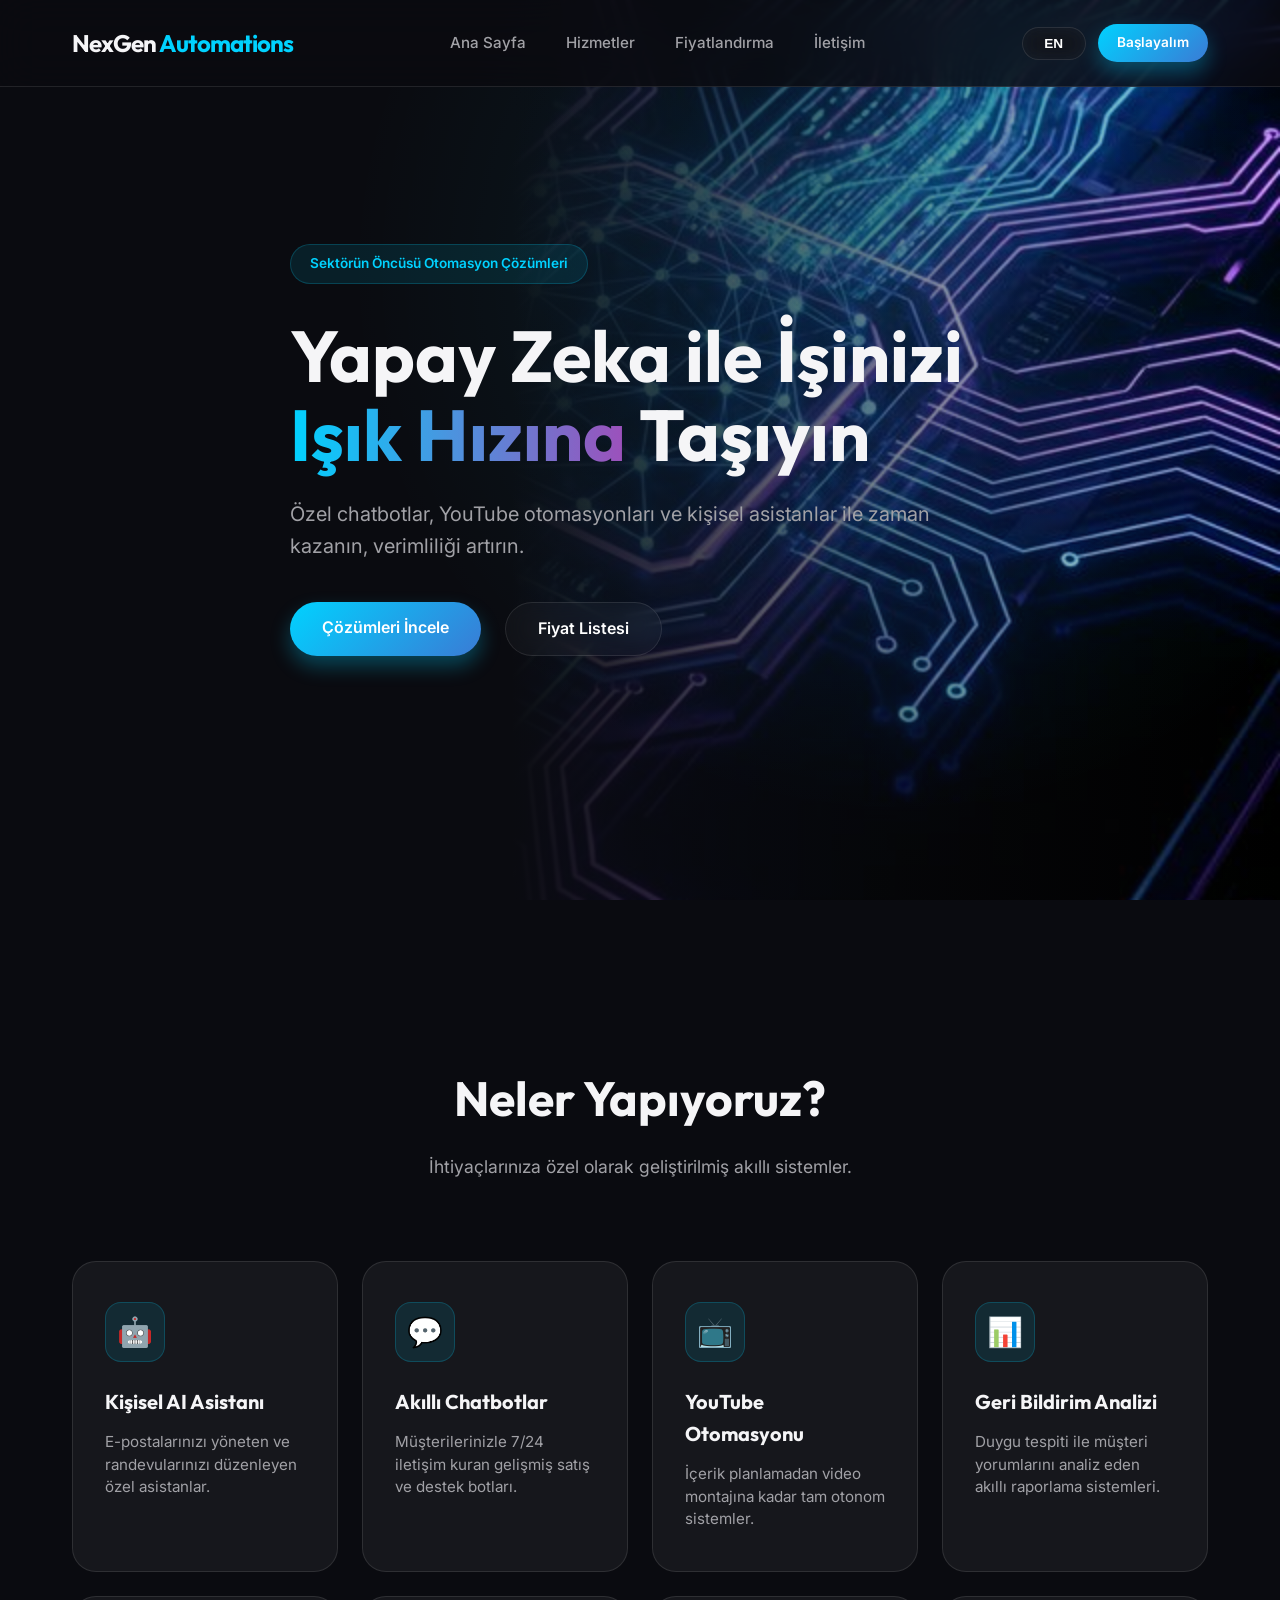
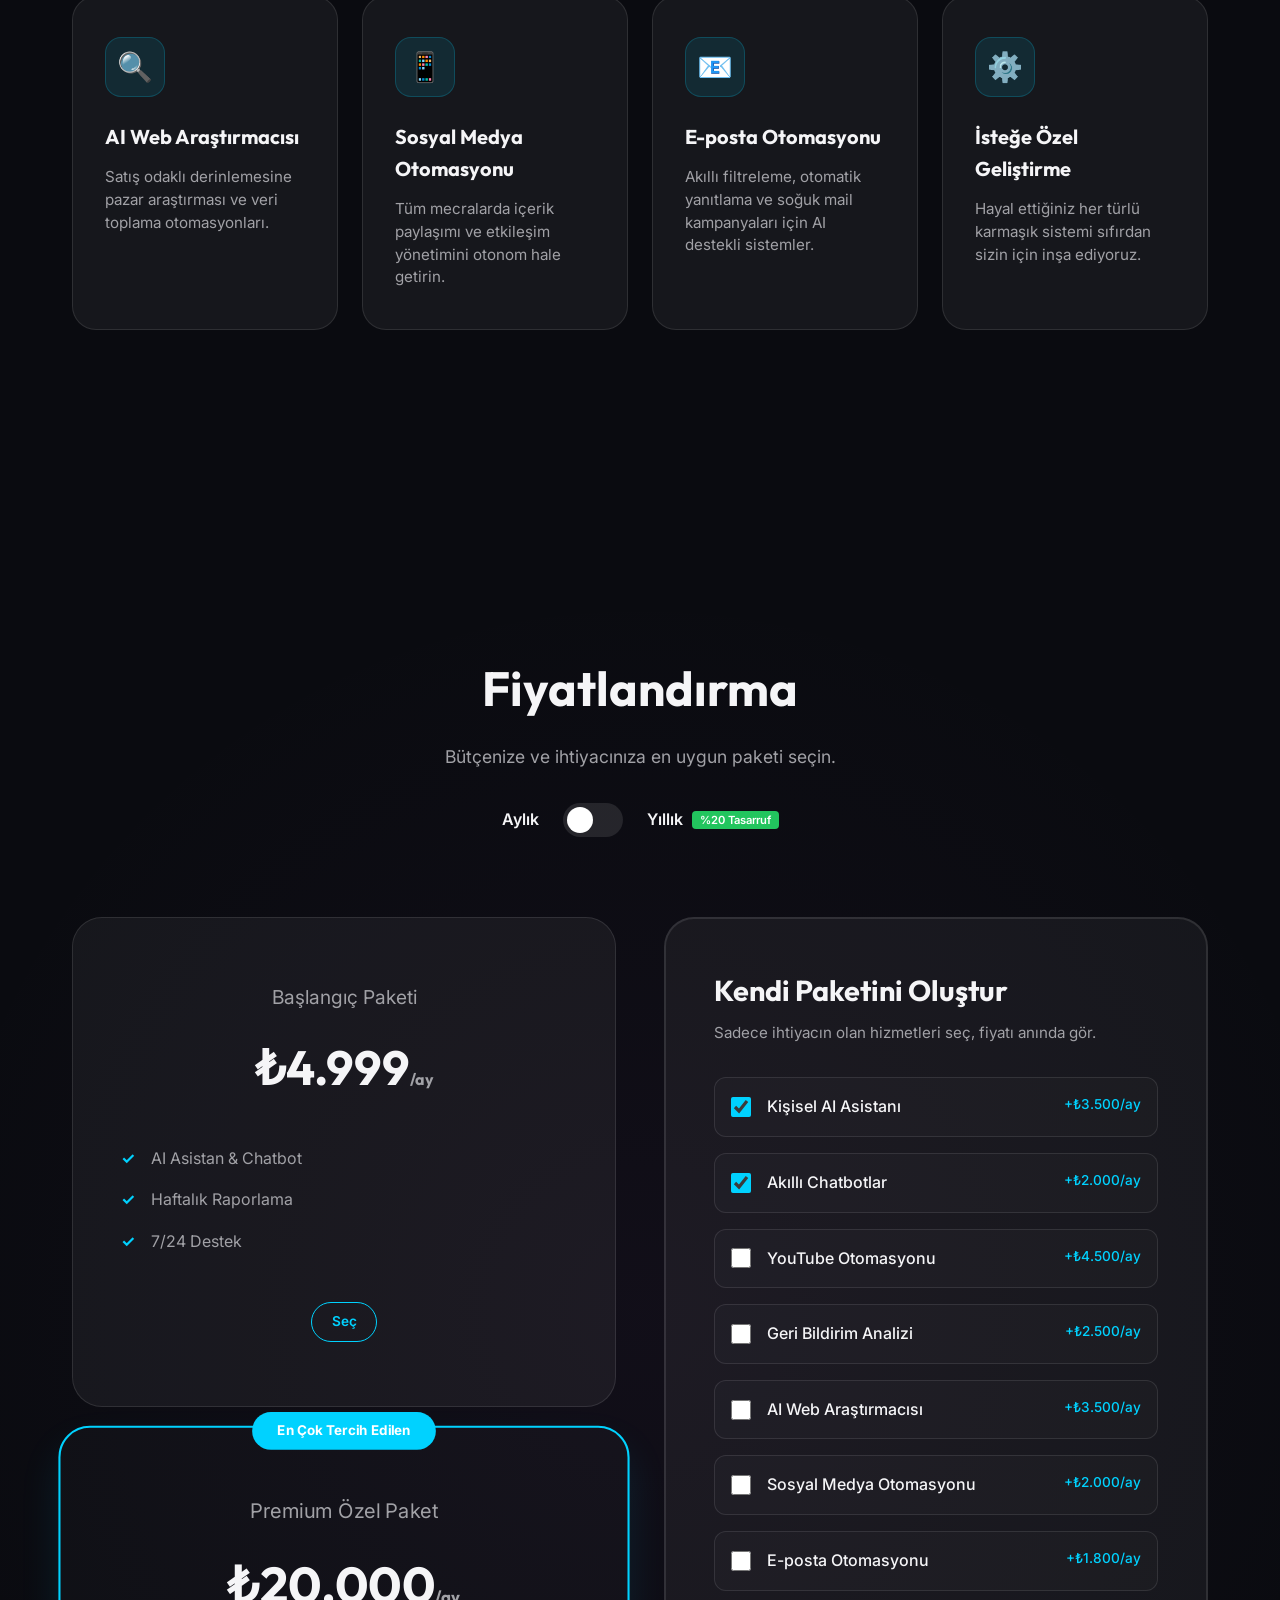
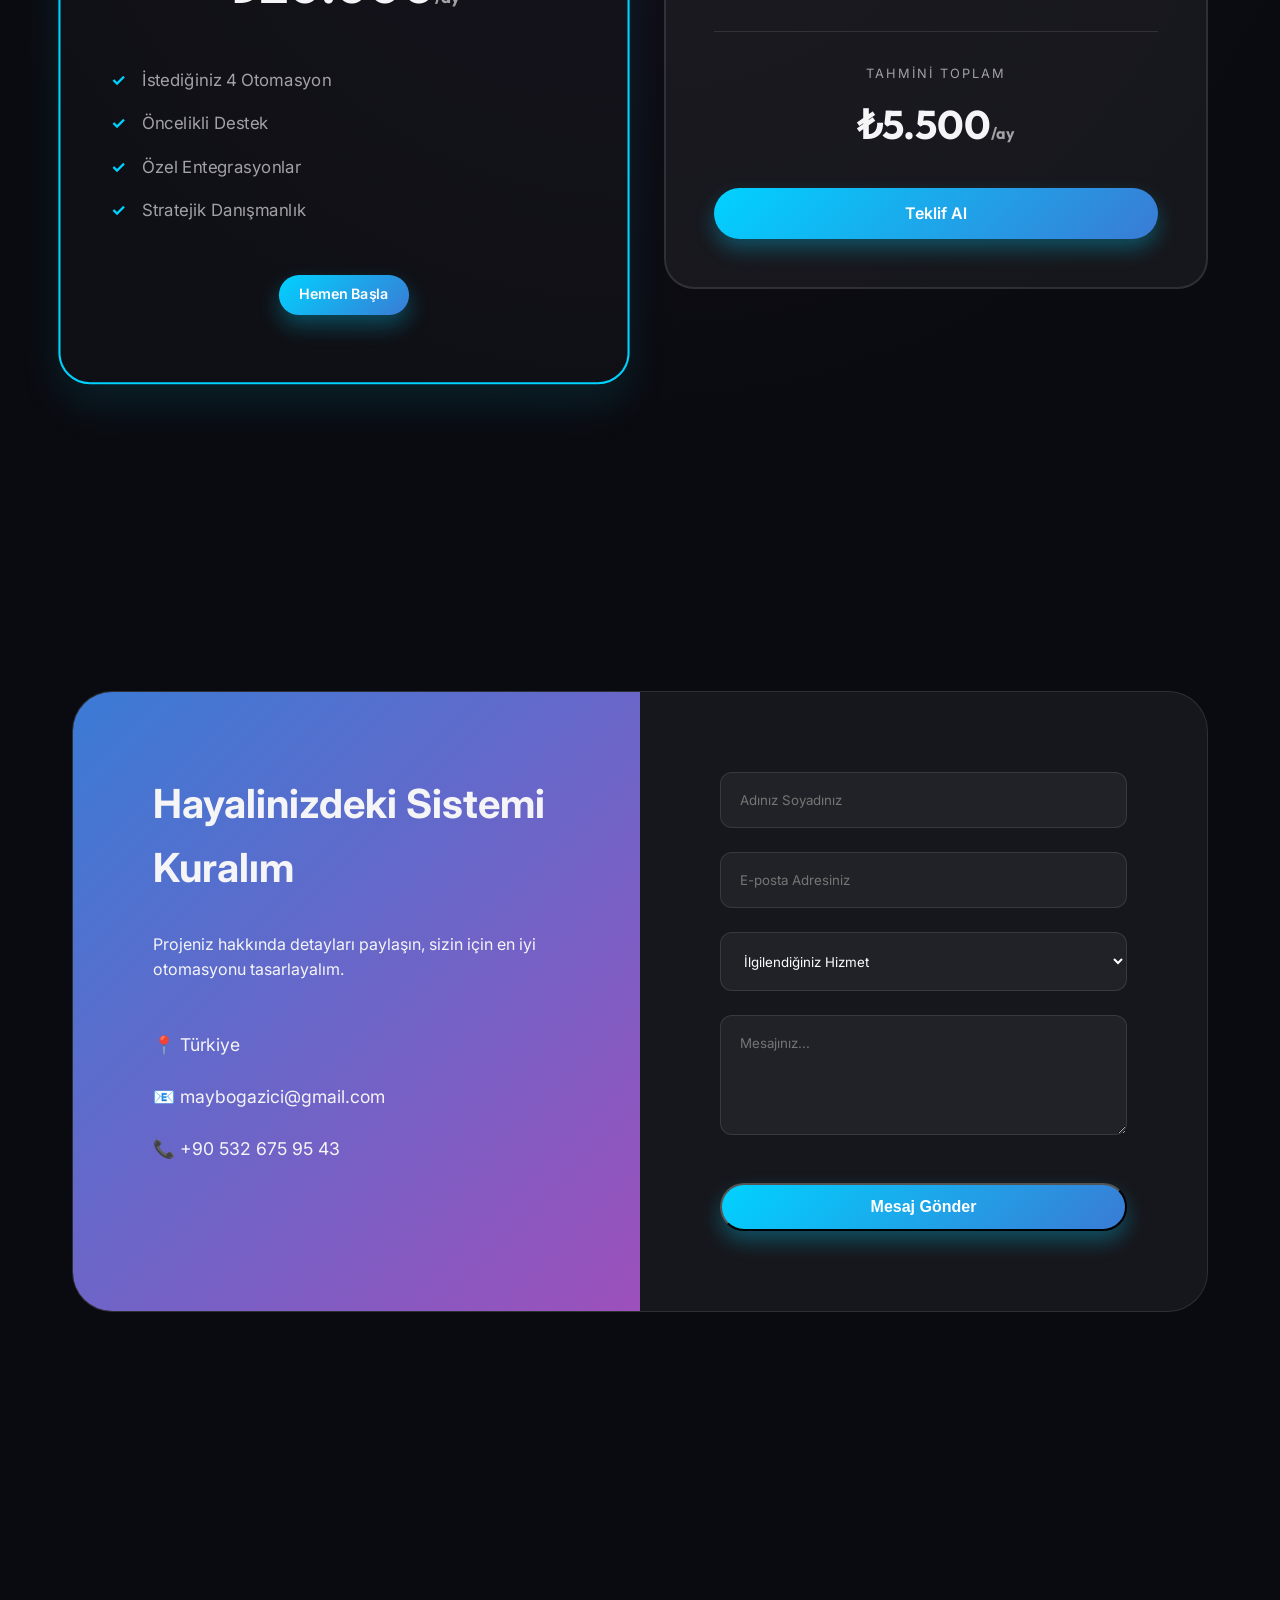
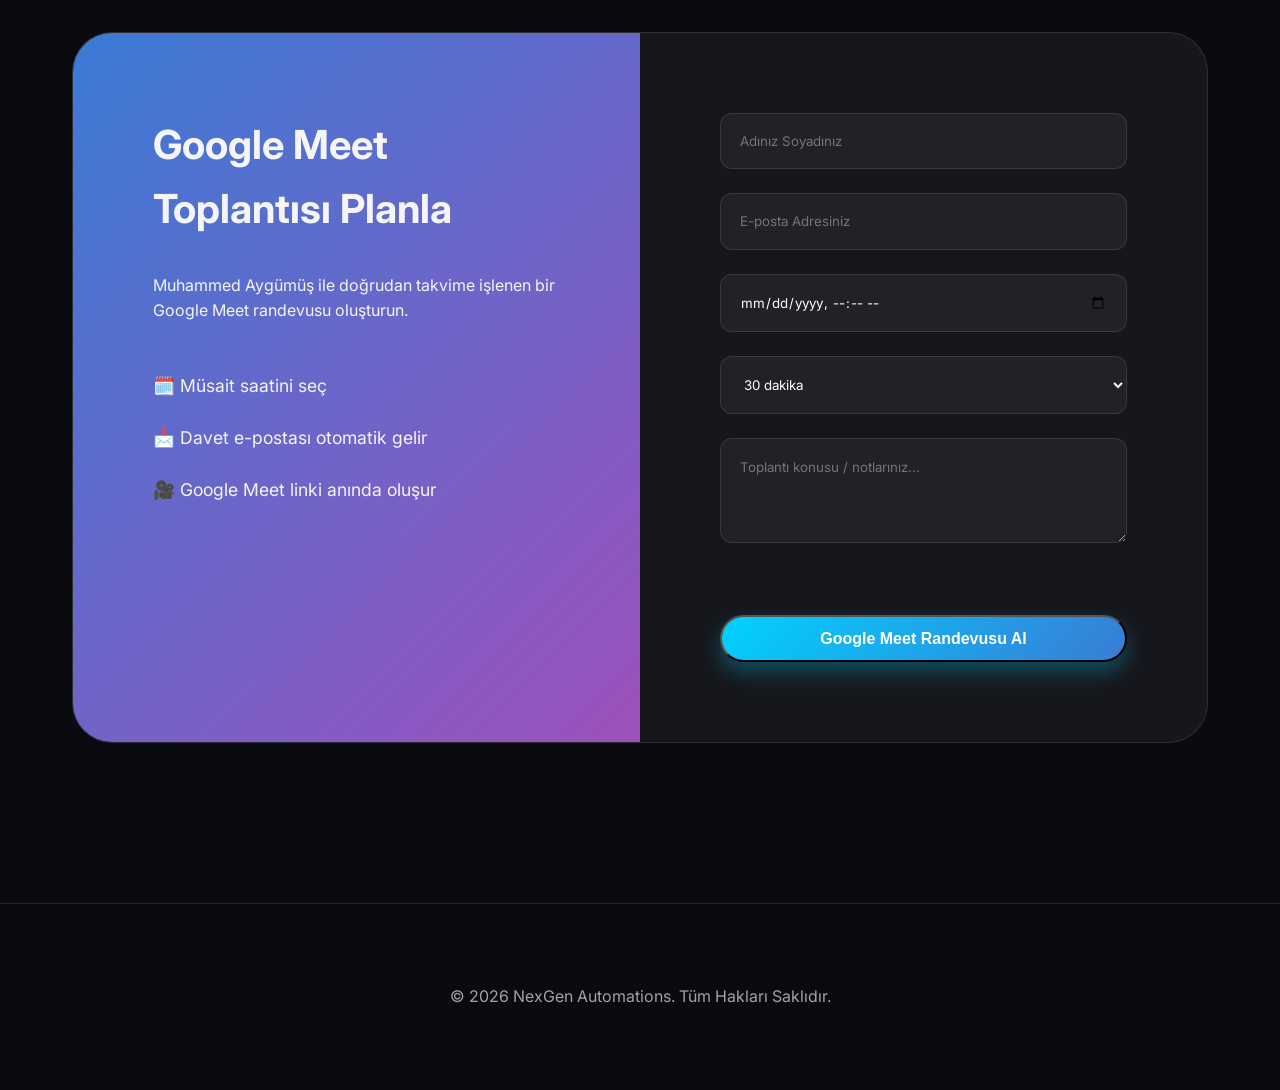
==== index.html @ 2bec5234 "bug fixes" ====
<!DOCTYPE html>
<html lang="tr">

<head>
    <meta charset="UTF-8">
    <meta name="viewport" content="width=device-width, initial-scale=1.0">
    <!-- If frontend and API are on different hosts, set this to your API origin (example: https://api.nexgenautomations.net). -->
    <meta name="api-base-url" content="">
    <title>NexGen Automations | Geleceği Otomatize Edin</title>
    <meta name="description"
        content="Kişisel yapay zeka asistanları, chatbotlar ve YouTube otomasyon sistemleri ile işinizi büyütün.">
    <link rel="icon" type="image/svg+xml" href="/assets/favicon.svg">
    <!-- Google Fonts: Inter & Outfit -->
    <link rel="preconnect" href="https://fonts.googleapis.com">
    <link rel="preconnect" href="https://fonts.gstatic.com" crossorigin>
    <link href="https://fonts.googleapis.com/css2?family=Inter:wght@300;400;600&family=Outfit:wght@400;700&display=swap"
        rel="stylesheet">
  <script type="module" crossorigin src="/assets/index-D0EcsKkB.js"></script>
  <link rel="stylesheet" crossorigin href="/assets/index-D__yKQ0Y.css">
</head>

<body>
    <div id="app">
        <header class="navbar">
            <div class="container">
                <div class="logo">NexGen <span>Automations</span></div>
                <nav>
                    <ul>
                        <li><a href="#hero">Ana Sayfa</a></li>
                        <li><a href="#services">Hizmetler</a></li>
                        <li><a href="#pricing">Fiyatlandırma</a></li>
                        <li><a href="#contact">İletişim</a></li>
                    </ul>
                </nav>
                <div class="nav-actions">
                    <button type="button" id="language-toggle" class="btn btn-secondary small lang-toggle"
                        aria-label="Change language">EN</button>
                    <a href="#contact" class="btn btn-primary small">Başlayalım</a>
                </div>
            </div>
        </header>

        <section id="hero" class="hero">
            <div class="hero-overlay"></div>
            <div class="container">
                <div class="hero-content">
                    <span class="badge">Sektörün Öncüsü Otomasyon Çözümleri</span>
                    <h1>Yapay Zeka ile İşinizi <span>Işık Hızına</span> Taşıyın</h1>
                    <p>Özel chatbotlar, YouTube otomasyonları ve kişisel asistanlar ile zaman kazanın, verimliliği
                        artırın.</p>
                    <div class="hero-btns">
                        <a href="#services" class="btn btn-primary">Çözümleri İncele</a>
                        <a href="#pricing" class="btn btn-secondary">Fiyat Listesi</a>
                    </div>
                </div>
            </div>
        </section>

        <section id="services" class="services">
            <div class="container">
                <div class="section-header">
                    <h2>Neler Yapıyoruz?</h2>
                    <p>İhtiyaçlarınıza özel olarak geliştirilmiş akıllı sistemler.</p>
                </div>
                <div class="services-grid">
                    <div class="service-card reveal">
                        <div class="icon-box">🤖</div>
                        <h3>Kişisel AI Asistanı</h3>
                        <p>E-postalarınızı yöneten ve randevularınızı düzenleyen özel asistanlar.</p>
                    </div>
                    <div class="service-card reveal">
                        <div class="icon-box">💬</div>
                        <h3>Akıllı Chatbotlar</h3>
                        <p>Müşterilerinizle 7/24 iletişim kuran gelişmiş satış ve destek botları.</p>
                    </div>
                    <div class="service-card reveal">
                        <div class="icon-box">📺</div>
                        <h3>YouTube Otomasyonu</h3>
                        <p>İçerik planlamadan video montajına kadar tam otonom sistemler.</p>
                    </div>
                    <div class="service-card reveal">
                        <div class="icon-box">📊</div>
                        <h3>Geri Bildirim Analizi</h3>
                        <p>Duygu tespiti ile müşteri yorumlarını analiz eden akıllı raporlama sistemleri.</p>
                    </div>
                    <div class="service-card reveal">
                        <div class="icon-box">🔍</div>
                        <h3>AI Web Araştırmacısı</h3>
                        <p>Satış odaklı derinlemesine pazar araştırması ve veri toplama otomasyonları.</p>
                    </div>
                    <div class="service-card reveal">
                        <div class="icon-box">📱</div>
                        <h3>Sosyal Medya Otomasyonu</h3>
                        <p>Tüm mecralarda içerik paylaşımı ve etkileşim yönetimini otonom hale getirin.</p>
                    </div>
                    <div class="service-card reveal">
                        <div class="icon-box">📧</div>
                        <h3>E-posta Otomasyonu</h3>
                        <p>Akıllı filtreleme, otomatik yanıtlama ve soğuk mail kampanyaları için AI destekli sistemler.
                        </p>
                    </div>
                    <div class="service-card reveal">
                        <div class="icon-box">⚙️</div>
                        <h3>İsteğe Özel Geliştirme</h3>
                        <p>Hayal ettiğiniz her türlü karmaşık sistemi sıfırdan sizin için inşa ediyoruz.</p>
                    </div>
                </div>
            </div>
        </section>

        <section id="pricing" class="pricing">
            <div class="container">
                <div class="section-header">
                    <h2>Fiyatlandırma</h2>
                    <p>Bütçenize ve ihtiyacınıza en uygun paketi seçin.</p>
                    <div class="pricing-toggle">
                        <span>Aylık</span>
                        <label class="switch">
                            <input type="checkbox" id="billing-toggle">
                            <span class="slider round"></span>
                        </label>
                        <span>Yıllık <small class="save-badge">%20 Tasarruf</small></span>
                    </div>
                </div>
                <div class="pricing-container">
                    <!-- Standard Plans -->
                    <div class="pricing-grid">
                        <div class="pricing-card">
                            <div class="plan">Başlangıç Paketi</div>
                            <div class="price" data-monthly="₺4.999" data-yearly="₺3.999">₺4.999<span>/ay</span></div>
                            <ul class="features">
                                <li>AI Asistan & Chatbot</li>
                                <li>Haftalık Raporlama</li>
                                <li>7/24 Destek</li>
                            </ul>
                            <a href="#contact" class="btn btn-outline small">Seç</a>
                        </div>
                        <div class="pricing-card featured">
                            <div class="popular-badge">En Çok Tercih Edilen</div>
                            <div class="plan">Premium Özel Paket</div>
                            <div class="price" data-monthly="₺20.000" data-yearly="₺16.000">₺20.000<span>/ay</span>
                            </div>
                            <ul class="features">
                                <li>İstediğiniz 4 Otomasyon</li>
                                <li>Öncelikli Destek</li>
                                <li>Özel Entegrasyonlar</li>
                                <li>Stratejik Danışmanlık</li>
                            </ul>
                            <a href="#contact" class="btn btn-primary small">Hemen Başla</a>
                        </div>
                    </div>

                    <!-- Dynamic Calculator -->
                    <div class="custom-pricing-box reveal">
                        <h3>Kendi Paketini Oluştur</h3>
                        <p>Sadece ihtiyacın olan hizmetleri seç, fiyatı anında gör.</p>

                        <div class="automation-selector">
                            <div class="checkbox-item">
                                <input type="checkbox" id="check-ai" data-price="3500" checked>
                                <label for="check-ai">Kişisel AI Asistanı <span>+₺3.500/ay</span></label>
                            </div>
                            <div class="checkbox-item">
                                <input type="checkbox" id="check-bot" data-price="2000" checked>
                                <label for="check-bot">Akıllı Chatbotlar <span>+₺2.000/ay</span></label>
                            </div>
                            <div class="checkbox-item">
                                <input type="checkbox" id="check-yt" data-price="4500">
                                <label for="check-yt">YouTube Otomasyonu <span>+₺4.500/ay</span></label>
                            </div>
                            <div class="checkbox-item">
                                <input type="checkbox" id="check-sentiment" data-price="2500">
                                <label for="check-sentiment">Geri Bildirim Analizi <span>+₺2.500/ay</span></label>
                            </div>
                            <div class="checkbox-item">
                                <input type="checkbox" id="check-research" data-price="3500">
                                <label for="check-research">AI Web Araştırmacısı <span>+₺3.500/ay</span></label>
                            </div>
                            <div class="checkbox-item">
                                <input type="checkbox" id="check-social" data-price="2000">
                                <label for="check-social">Sosyal Medya Otomasyonu <span>+₺2.000/ay</span></label>
                            </div>
                            <div class="checkbox-item">
                                <input type="checkbox" id="check-email" data-price="1800">
                                <label for="check-email">E-posta Otomasyonu <span>+₺1.800/ay</span></label>
                            </div>
                        </div>

                        <div class="total-calc">
                            <div class="total-label">Tahmini Toplam</div>
                            <div id="dynamic-total" class="total-price">₺3.500<span>/ay</span></div>
                            <a href="#contact" class="btn btn-primary full">Teklif Al</a>
                        </div>
                    </div>
                </div>
            </div>
        </section>

        <section id="contact" class="contact">
            <div class="container">
                <div class="contact-box">
                    <div class="contact-info">
                        <h2>Hayalinizdeki Sistemi Kuralım</h2>
                        <p>Projeniz hakkında detayları paylaşın, sizin için en iyi otomasyonu tasarlayalım.</p>
                        <ul class="contact-list">
                            <li>📍 Türkiye</li>
                            <li>📧 <span class="contact-email">maybogazici@gmail.com</span></li>
                            <li>📞 +90 532 675 95 43</li>
                        </ul>
                    </div>
                    <form class="contact-form" id="contact-form" novalidate>
                        <input type="text" name="name" placeholder="Adınız Soyadınız" autocomplete="name" required>
                        <input type="email" name="email" placeholder="E-posta Adresiniz" autocomplete="email" required>
                        <select name="service" required>
                            <option value="">İlgilendiğiniz Hizmet</option>
                            <option value="Kişisel AI Asistanı">Kişisel AI Asistanı</option>
                            <option value="Akıllı Chatbotlar">Akıllı Chatbotlar</option>
                            <option value="YouTube Otomasyonu">YouTube Otomasyonu</option>
                            <option value="Geri Bildirim Analizi">Geri Bildirim Analizi</option>
                            <option value="AI Web Araştırmacısı">AI Web Araştırmacısı</option>
                            <option value="Sosyal Medya Otomasyonu">Sosyal Medya Otomasyonu</option>
                            <option value="E-posta Otomasyonu">E-posta Otomasyonu</option>
                        </select>
                        <textarea name="message" placeholder="Mesajınız..." rows="5" required></textarea>
                        <p id="contact-status" aria-live="polite"></p>
                        <button type="submit" class="btn btn-primary full">Mesaj Gönder</button>
                    </form>
                </div>
            </div>
        </section>

        <section id="meeting" class="contact">
            <div class="container">
                <div class="contact-box">
                    <div class="contact-info">
                        <h2>Google Meet Toplantısı Planla</h2>
                        <p>Muhammed Aygümüş ile doğrudan takvime işlenen bir Google Meet randevusu oluşturun.</p>
                        <ul class="contact-list">
                            <li>🗓️ Müsait saatini seç</li>
                            <li>📩 Davet e-postası otomatik gelir</li>
                            <li>🎥 Google Meet linki anında oluşur</li>
                        </ul>
                    </div>
                    <form class="contact-form" id="meeting-form" novalidate>
                        <input type="text" name="name" placeholder="Adınız Soyadınız" autocomplete="name" required>
                        <input type="email" name="email" placeholder="E-posta Adresiniz" autocomplete="email" required>
                        <input type="datetime-local" name="startAt" required>
                        <select name="durationMinutes" required>
                            <option value="30">30 dakika</option>
                            <option value="45">45 dakika</option>
                            <option value="60">60 dakika</option>
                        </select>
                        <textarea name="notes" placeholder="Toplantı konusu / notlarınız..." rows="4"></textarea>
                        <p id="meeting-status" aria-live="polite"></p>
                        <p id="meeting-link-wrapper" aria-live="polite"></p>
                        <button type="submit" class="btn btn-primary full">Google Meet Randevusu Al</button>
                    </form>
                </div>
            </div>
        </section>

        <footer>
            <div class="container">
                <p>&copy; 2026 NexGen Automations. Tüm Hakları Saklıdır.</p>
            </div>
        </footer>
    </div>
</body>

</html>
---- assets/index-D__yKQ0Y.css ----
:root{--primary: #00d2ff;--primary-dark: #3a7bd5;--accent: #9d50bb;--bg-dark: #0a0b10;--bg-card: rgba(255, 255, 255, .05);--text-light: #f5f5f7;--text-dim: #a1a1a6;--glass: rgba(255, 255, 255, .03);--glass-border: rgba(255, 255, 255, .1);--font-main: "Inter", sans-serif;--font-heading: "Outfit", sans-serif}*{margin:0;padding:0;box-sizing:border-box}html{scroll-behavior:smooth}body{background-color:var(--bg-dark);color:var(--text-light);font-family:var(--font-main);line-height:1.6;overflow-x:hidden}.container{max-width:1200px;margin:0 auto;padding:0 2rem}.navbar{position:fixed;top:0;width:100%;z-index:1000;padding:1.5rem 0;background:#0a0b10cc;-webkit-backdrop-filter:blur(20px);backdrop-filter:blur(20px);border-bottom:1px solid var(--glass-border)}.navbar .container{display:flex;justify-content:space-between;align-items:center}.logo{font-family:var(--font-heading);font-size:1.5rem;font-weight:700;letter-spacing:-1px}.logo span{color:var(--primary)}nav ul{display:flex;list-style:none;gap:2.5rem}nav ul li a{text-decoration:none;color:var(--text-dim);font-weight:500;transition:color .3s ease;font-size:.95rem}nav ul li a:hover{color:var(--primary)}.btn{display:inline-block;padding:.8rem 2rem;border-radius:50px;font-weight:600;text-decoration:none;transition:all .3s cubic-bezier(.4,0,.2,1);cursor:pointer;font-size:1rem;text-align:center}.btn-primary{background:linear-gradient(135deg,var(--primary),var(--primary-dark));color:#fff;box-shadow:0 10px 20px #00d2ff4d}.btn-primary:hover{transform:translateY(-3px);box-shadow:0 15px 30px #00d2ff66}.btn-secondary{background:var(--glass);color:#fff;border:1px solid var(--glass-border);-webkit-backdrop-filter:blur(10px);backdrop-filter:blur(10px)}.btn-secondary:hover{background:#ffffff1a;transform:translateY(-3px)}.btn-outline{border:1px solid var(--primary);color:var(--primary)}.btn-outline:hover{background:var(--primary);color:#fff}.btn.small{padding:.5rem 1.2rem;font-size:.85rem}.btn.full{width:100%}.hero{height:100vh;display:flex;align-items:center;position:relative;background:url(/assets/hero-bg-BHKlZnlA.png) no-repeat center center/cover;overflow:hidden}.hero-overlay{position:absolute;top:0;left:0;width:100%;height:100%;background:radial-gradient(circle at 70% 30%,rgba(0,210,255,.1),transparent 50%),linear-gradient(to right,var(--bg-dark) 40%,transparent)}.hero-content{position:relative;z-index:10;max-width:700px}.badge{background:#00d2ff1a;color:var(--primary);padding:.5rem 1.2rem;border-radius:50px;font-size:.85rem;font-weight:600;display:inline-block;margin-bottom:2rem;border:1px solid rgba(0,210,255,.2)}.hero h1{font-family:var(--font-heading);font-size:4.5rem;line-height:1.1;margin-bottom:1.5rem;font-weight:700}.hero h1 span{background:linear-gradient(to right,var(--primary),var(--accent));-webkit-background-clip:text;background-clip:text;-webkit-text-fill-color:transparent}.hero p{font-size:1.25rem;color:var(--text-dim);margin-bottom:2.5rem}.hero-btns{display:flex;gap:1.5rem}.services{padding:10rem 0}.section-header{text-align:center;margin-bottom:5rem}.section-header h2{font-family:var(--font-heading);font-size:3rem;margin-bottom:1rem}.section-header p{color:var(--text-dim);font-size:1.1rem}.services-grid{display:grid;grid-template-columns:repeat(auto-fit,minmax(260px,1fr));gap:1.5rem}.service-card{background:var(--bg-card);padding:2.5rem 2rem;border-radius:24px;border:1px solid var(--glass-border);transition:all .4s cubic-bezier(.175,.885,.32,1.275);text-align:left}.service-card:hover{background:#00d2ff08;border-color:#00d2ff4d;transform:translateY(-8px)}.icon-box{width:60px;height:60px;background:#00d2ff1a;border-radius:16px;display:flex;align-items:center;justify-content:center;font-size:1.8rem;margin-bottom:1.5rem;border:1px solid rgba(0,210,255,.2);transition:all .3s ease}.service-card:hover .icon-box{background:var(--primary);transform:rotate(-5deg) scale(1.1)}.service-card h3{font-size:1.25rem;margin-bottom:.8rem;font-family:var(--font-heading)}.service-card p{font-size:.95rem;color:var(--text-dim);line-height:1.5}.pricing-toggle{display:flex;align-items:center;justify-content:center;gap:1.5rem;margin-top:2rem;font-weight:600}.save-badge{background:#22c55e;color:#fff;padding:2px 8px;border-radius:4px;font-size:.7rem;margin-left:5px;vertical-align:middle}.switch{position:relative;display:inline-block;width:60px;height:34px}.switch input{opacity:0;width:0;height:0}.slider{position:absolute;cursor:pointer;top:0;left:0;right:0;bottom:0;background-color:var(--glass-border);transition:.4s}.slider:before{position:absolute;content:"";height:26px;width:26px;left:4px;bottom:4px;background-color:#fff;transition:.4s}input:checked+.slider{background-color:var(--primary)}input:checked+.slider:before{transform:translate(26px)}.slider.round{border-radius:34px}.slider.round:before{border-radius:50%}.pricing{padding:10rem 0;background:radial-gradient(circle at 50% 50%,rgba(157,80,187,.05),transparent 70%)}.pricing-grid{display:grid;grid-template-columns:repeat(auto-fit,minmax(300px,1fr));gap:2rem;align-items:center}.pricing-card{background:var(--bg-card);padding:4rem 3rem;border-radius:30px;border:1px solid var(--glass-border);text-align:center;transition:all .4s ease;position:relative}.pricing-card.featured{border:2px solid var(--primary);box-shadow:0 20px 40px #00d2ff1a;transform:scale(1.05);background:#ffffff05}.popular-badge{position:absolute;top:-15px;left:50%;transform:translate(-50%);background:var(--primary);color:#fff;padding:.5rem 1.5rem;border-radius:50px;font-size:.8rem;font-weight:700}.pricing-card .plan{font-size:1.2rem;margin-bottom:1rem;color:var(--text-dim)}.pricing-card .price{font-size:3rem;font-weight:700;margin-bottom:2.5rem;font-family:var(--font-heading)}.pricing-card .price span{font-size:1rem;color:var(--text-dim)}.features{list-style:none;margin-bottom:3rem;text-align:left}.features li{margin-bottom:1rem;color:var(--text-dim)}.features li:before{content:"✓";color:var(--primary);margin-right:1rem;font-weight:700}.contact{padding:10rem 0}.contact-box{background:var(--bg-card);border-radius:40px;border:1px solid var(--glass-border);display:grid;grid-template-columns:1fr 1fr;overflow:hidden}.contact-info{padding:5rem;background:linear-gradient(135deg,var(--primary-dark),var(--accent))}.contact-info h2{font-size:2.5rem;margin-bottom:2rem}.contact-list{list-style:none;margin-top:3rem}.contact-list li{margin-bottom:1.5rem;font-size:1.1rem}.contact-form{padding:5rem;display:flex;flex-direction:column;gap:1.5rem}.contact-form input,.contact-form select,.contact-form textarea{background:#ffffff0d;border:1px solid var(--glass-border);padding:1.2rem;border-radius:12px;color:#fff;font-family:inherit;outline:none;transition:border-color .3s ease}.contact-form input:focus,.contact-form select:focus,.contact-form textarea:focus{border-color:var(--primary)}footer{padding:5rem 0;border-top:1px solid var(--glass-border);text-align:center;color:var(--text-dim)}.pricing-container{display:grid;grid-template-columns:1fr 1fr;gap:3rem;align-items:start}@media (max-width: 992px){.pricing-container{grid-template-columns:1fr}}.custom-pricing-box{background:var(--bg-card);padding:3rem;border-radius:30px;border:2px solid var(--glass-border);position:sticky;top:120px}.custom-pricing-box h3{font-size:1.8rem;margin-bottom:.5rem;font-family:var(--font-heading)}.custom-pricing-box p{color:var(--text-dim);margin-bottom:2rem;font-size:.95rem}.automation-selector{display:flex;flex-direction:column;gap:1rem;margin-bottom:2.5rem}.checkbox-item{display:flex;align-items:center;gap:1rem;background:#ffffff05;padding:1rem;border-radius:12px;border:1px solid var(--glass-border);cursor:pointer;transition:all .3s ease}.checkbox-item:hover{border-color:var(--primary);background:#00d2ff05}.checkbox-item input[type=checkbox]{width:20px;height:20px;cursor:pointer;accent-color:var(--primary)}.checkbox-item label{flex:1;cursor:pointer;font-weight:500}.checkbox-item label span{float:right;color:var(--primary);font-size:.85rem}.total-calc{border-top:1px solid var(--glass-border);padding-top:2rem;text-align:center}.total-label{text-transform:uppercase;font-size:.8rem;letter-spacing:2px;color:var(--text-dim);margin-bottom:.5rem}.total-price{font-size:2.5rem;font-weight:700;margin-bottom:2rem;font-family:var(--font-heading)}.total-price span{font-size:1rem;color:var(--text-dim)}@media (max-width: 992px){.contact-box{grid-template-columns:1fr}.hero h1{font-size:3rem}nav ul{display:none}}
.nav-actions{display:flex;align-items:center;gap:.75rem}.lang-toggle{min-width:64px;padding:.5rem .9rem}@media (max-width: 992px){.navbar .container{gap:1rem}.nav-actions{margin-left:auto}}
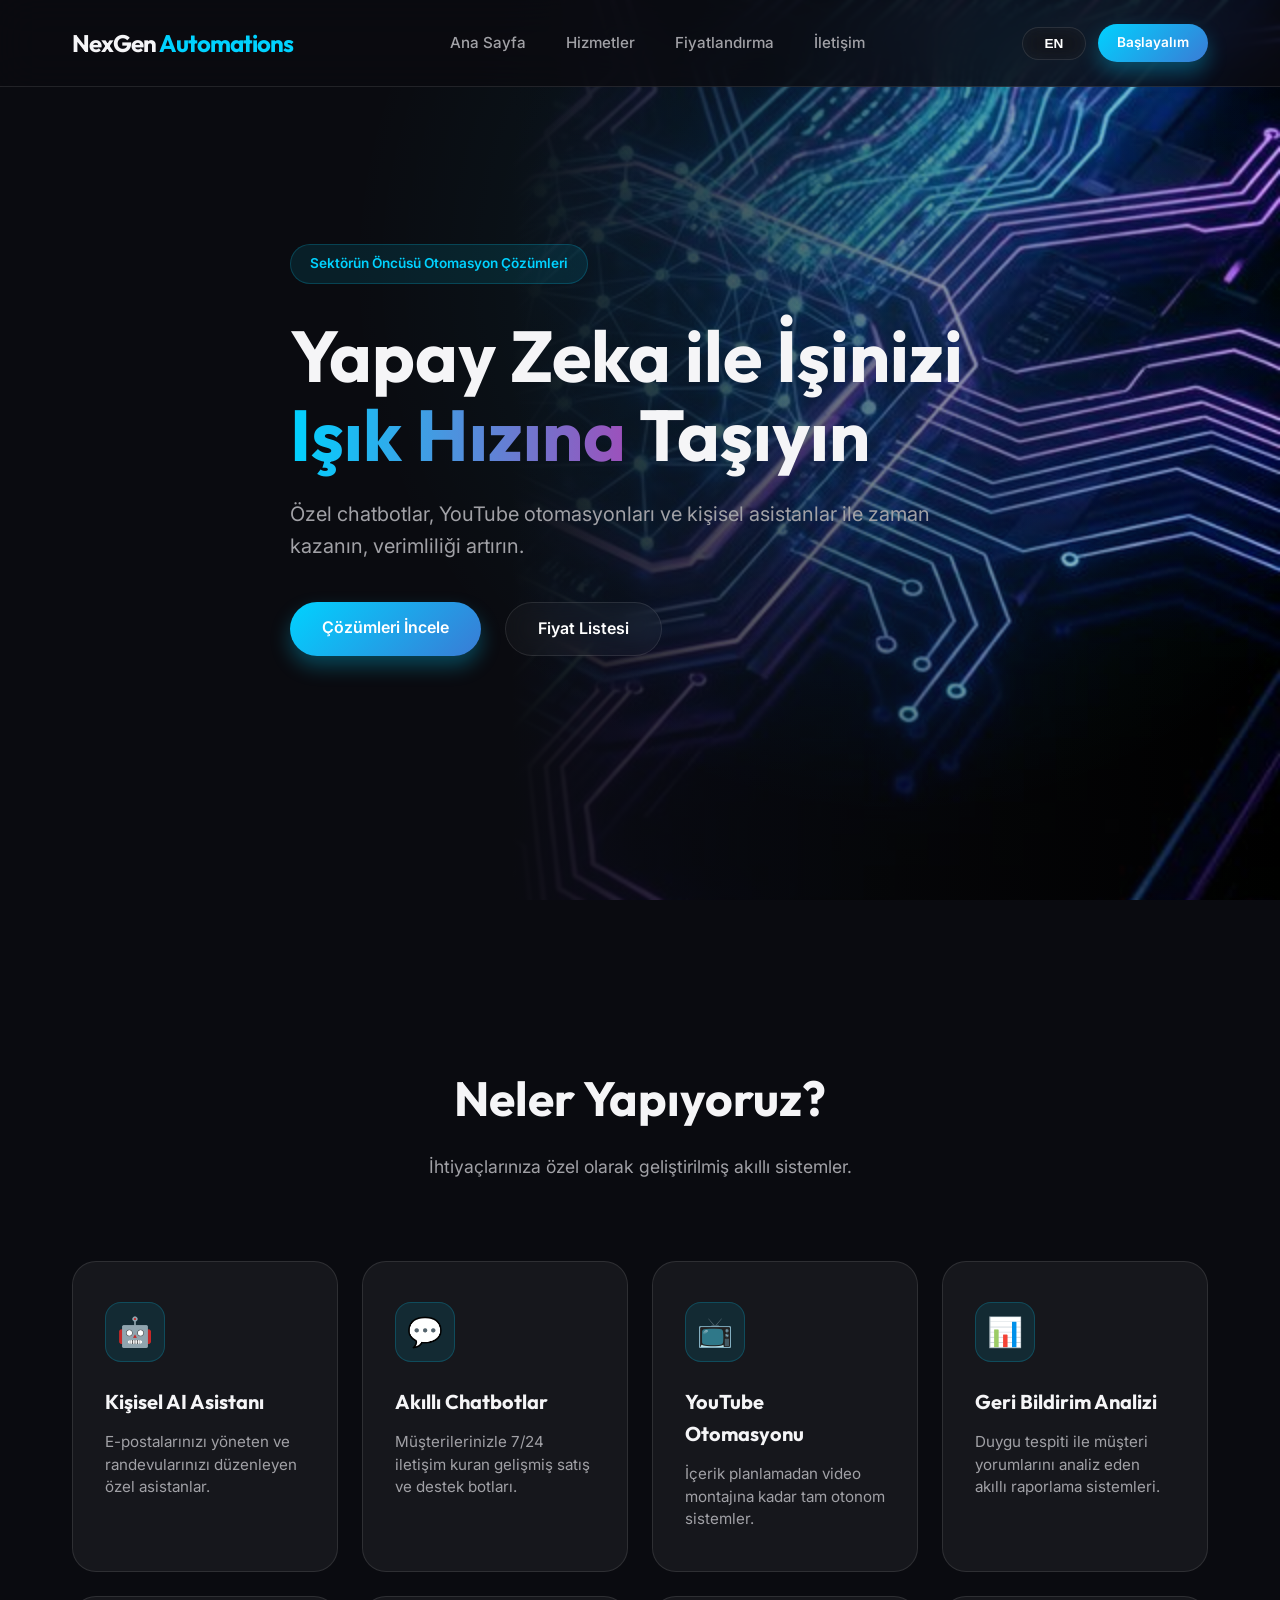
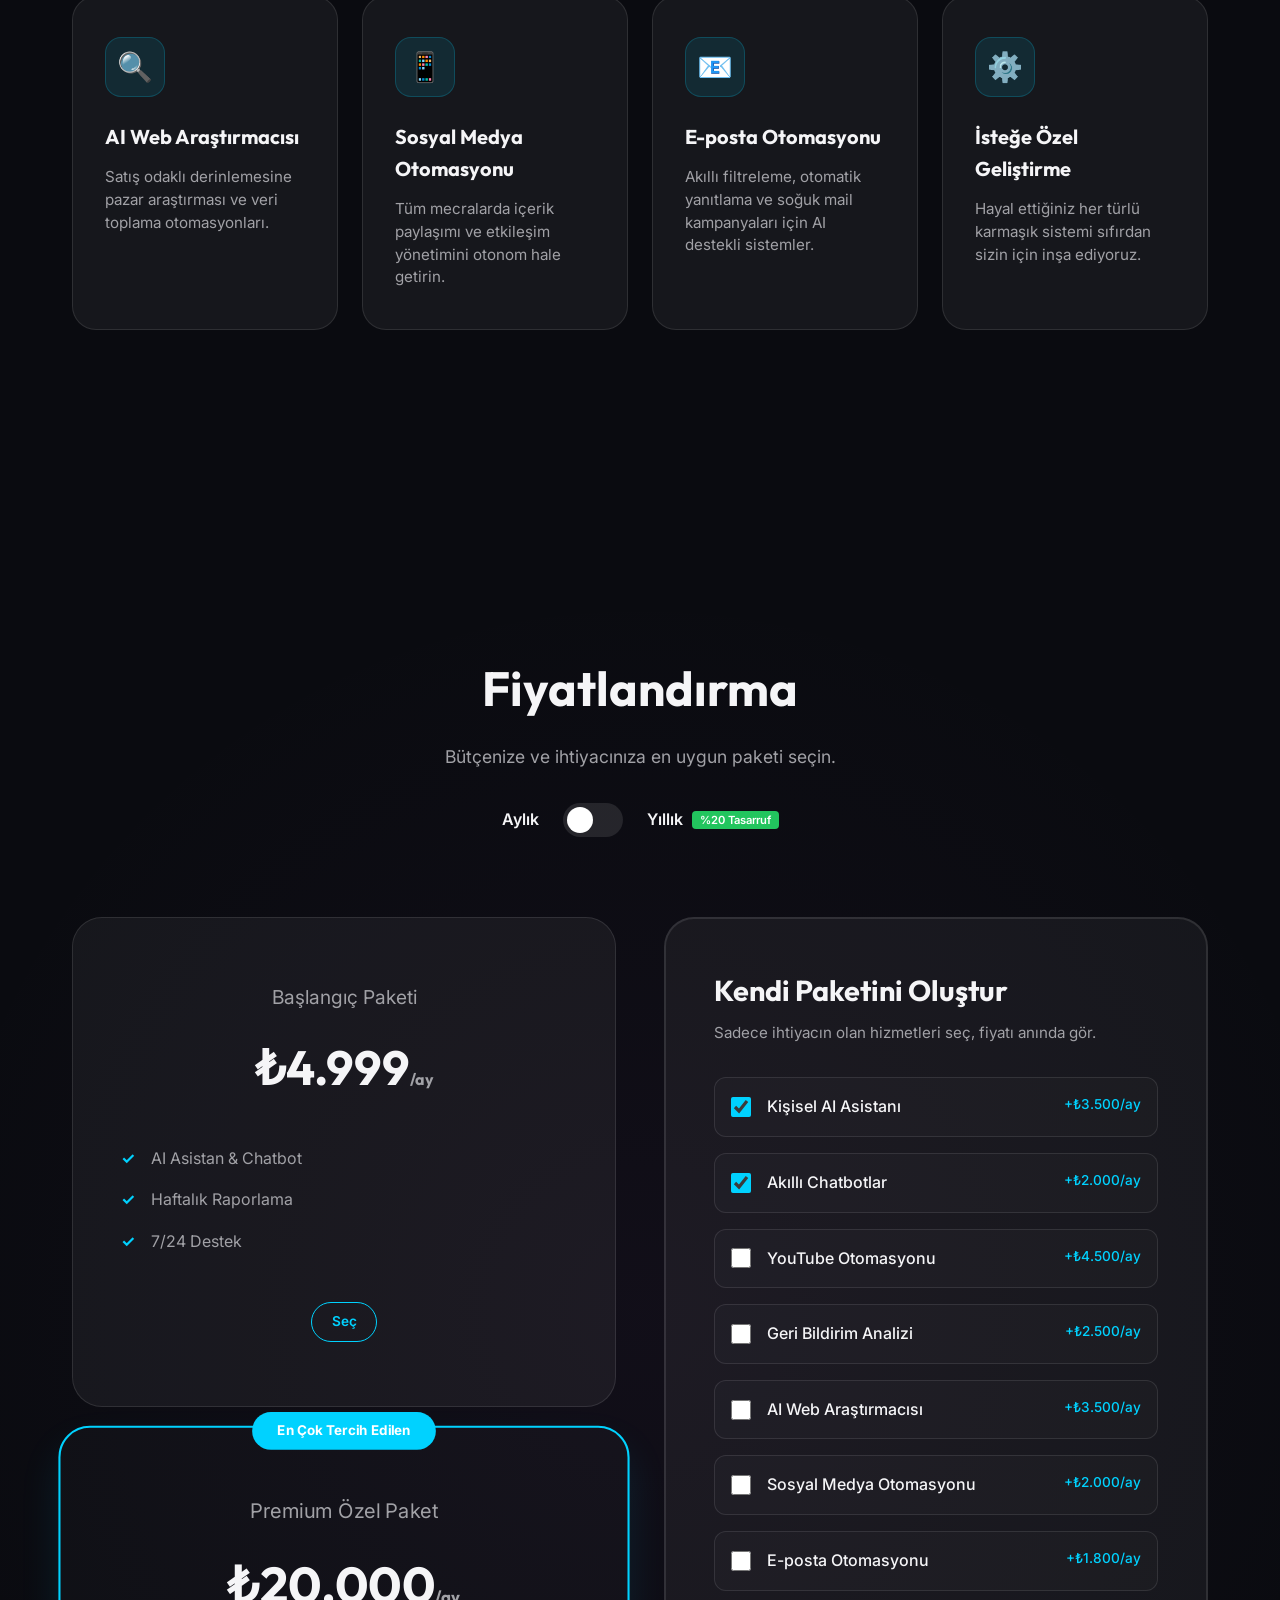
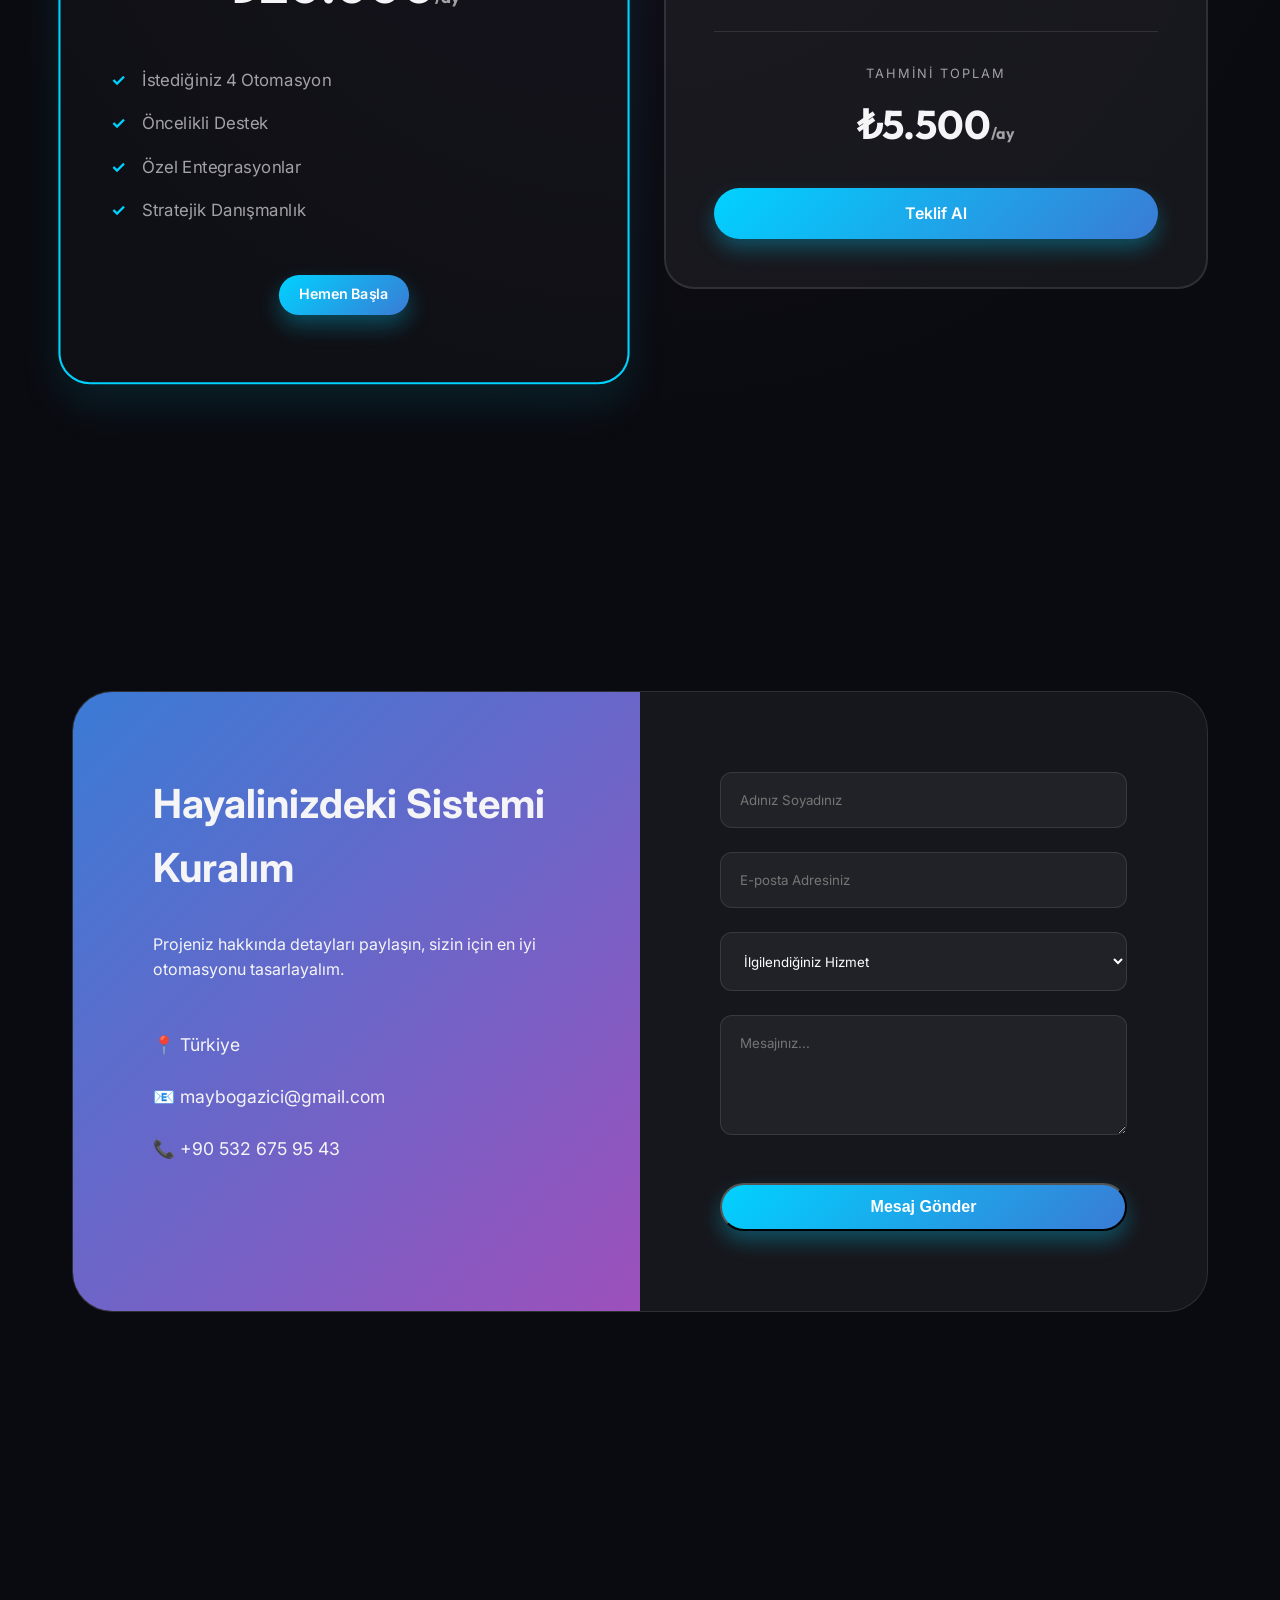
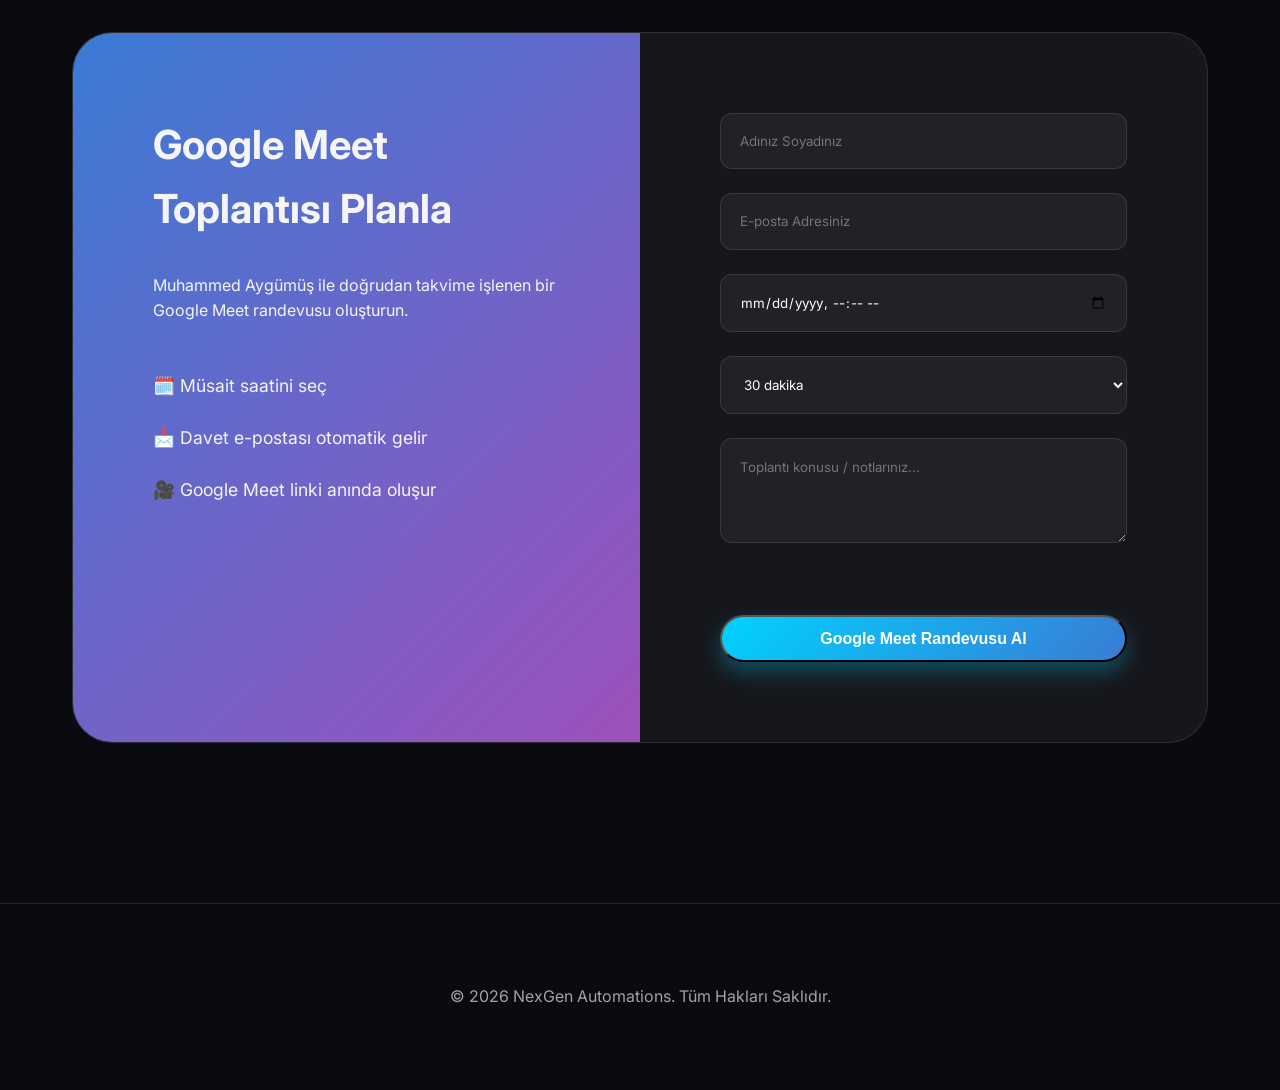
==== commit 74e81429: "Configured frontend" ====
--- a/index.html
+++ b/index.html
@@ -5,7 +5,7 @@
     <meta charset="UTF-8">
     <meta name="viewport" content="width=device-width, initial-scale=1.0">
     <!-- If frontend and API are on different hosts, set this to your API origin (example: https://api.nexgenautomations.net). -->
-    <meta name="api-base-url" content="">
+    <meta name="api-base-url" content="https://api.nexgenautomations.net">
     <title>NexGen Automations | Geleceği Otomatize Edin</title>
     <meta name="description"
         content="Kişisel yapay zeka asistanları, chatbotlar ve YouTube otomasyon sistemleri ile işinizi büyütün.">
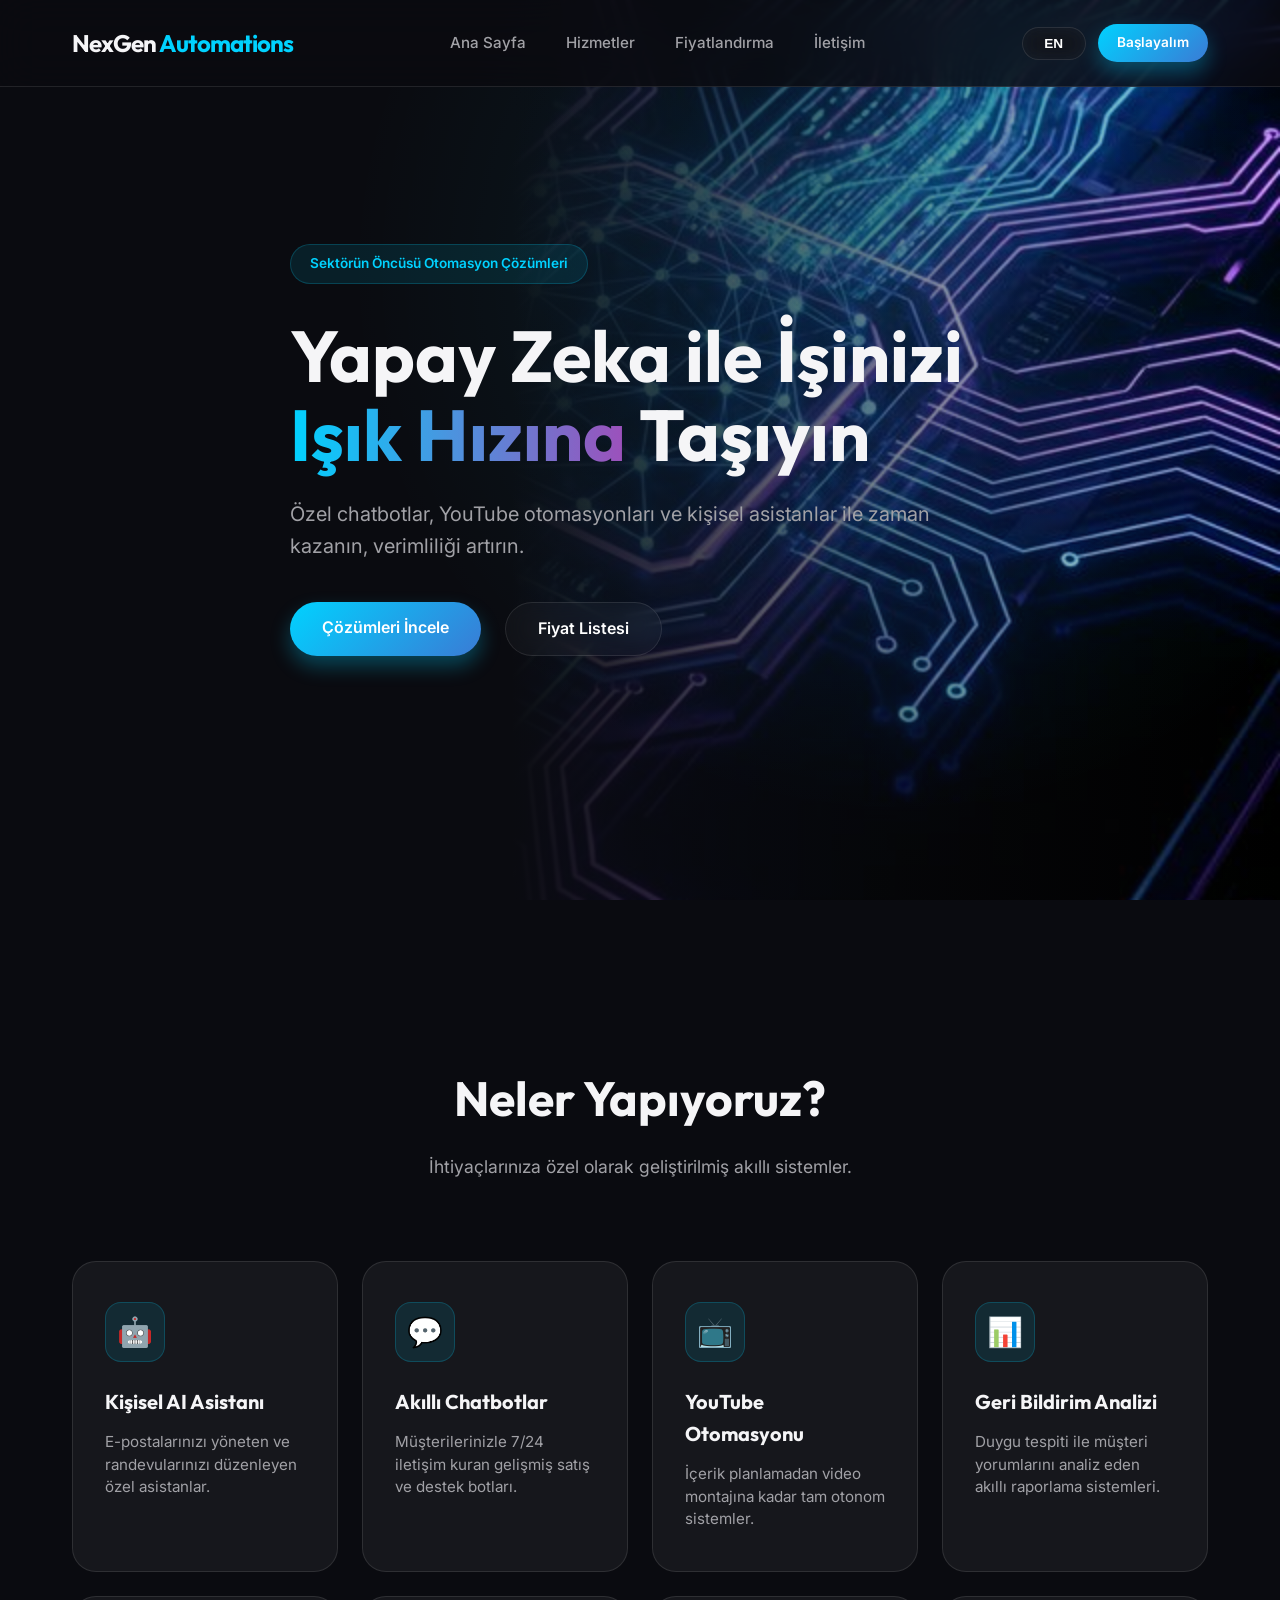
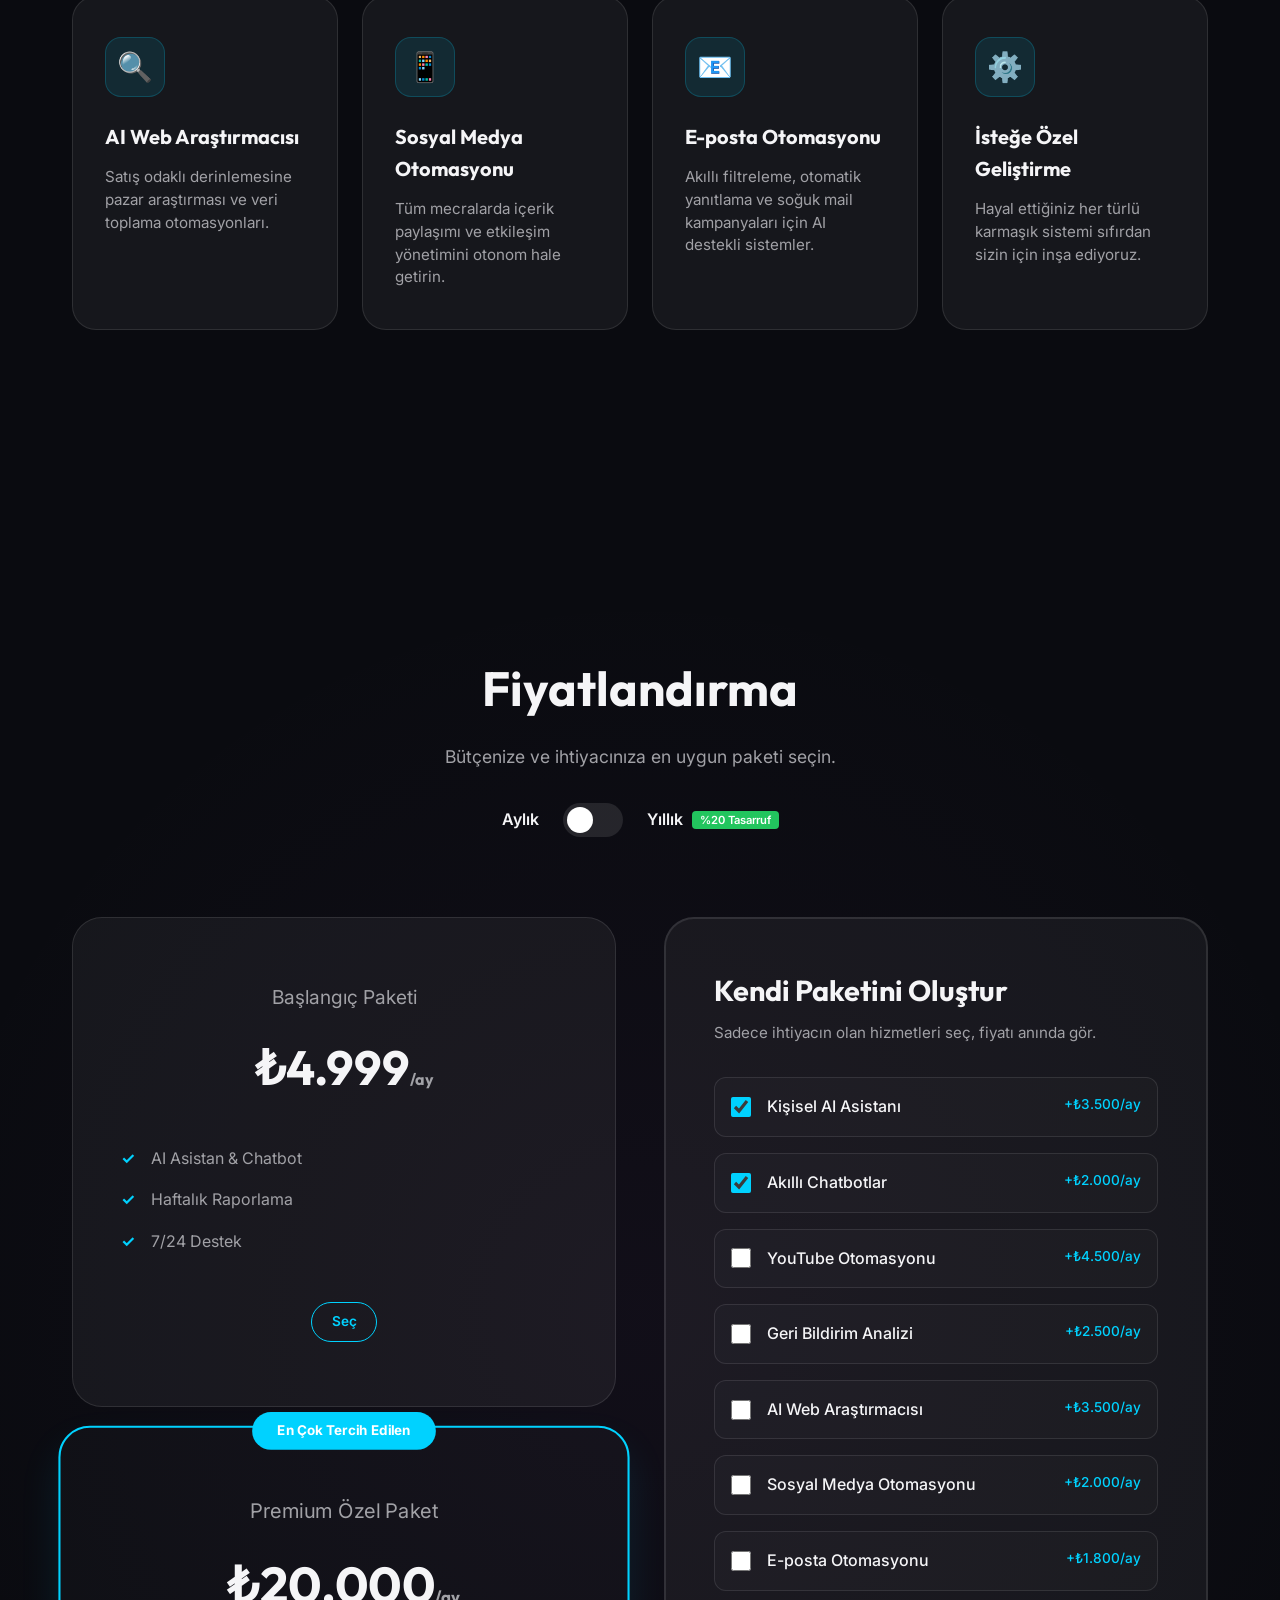
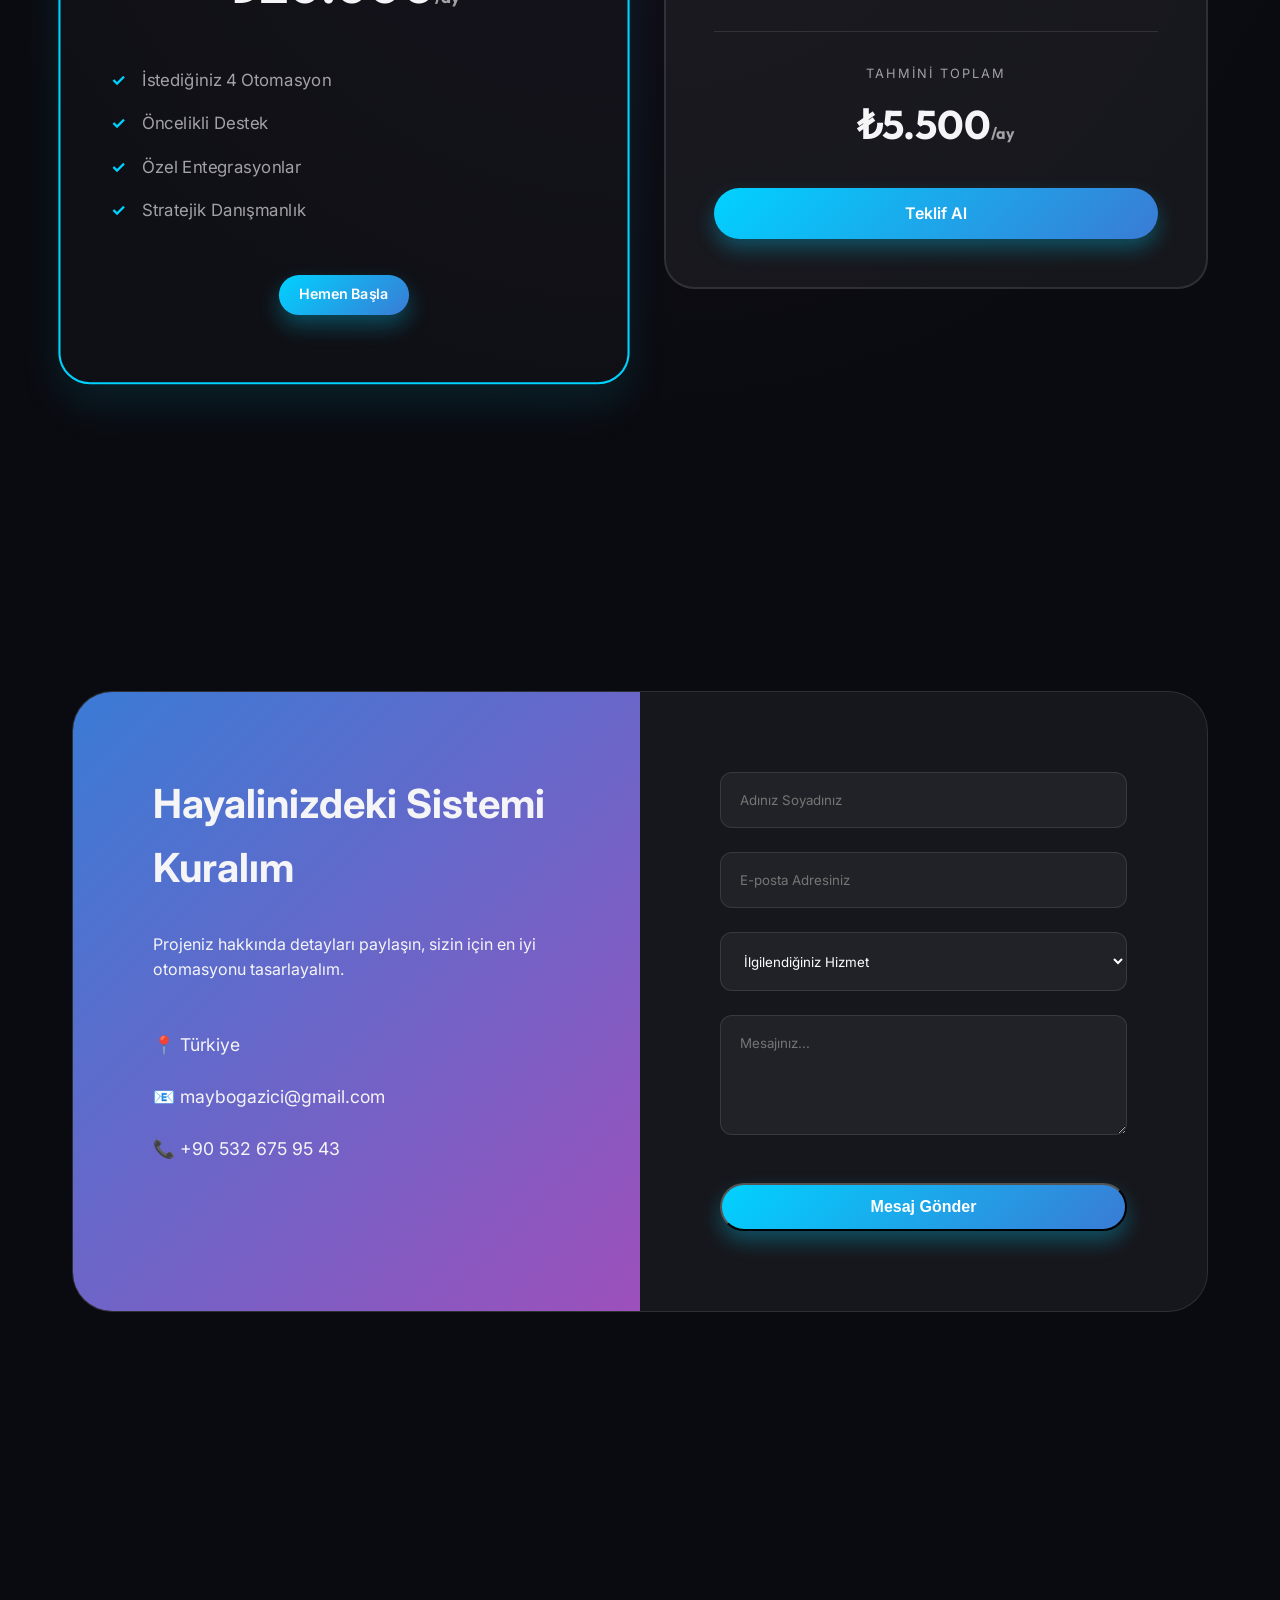
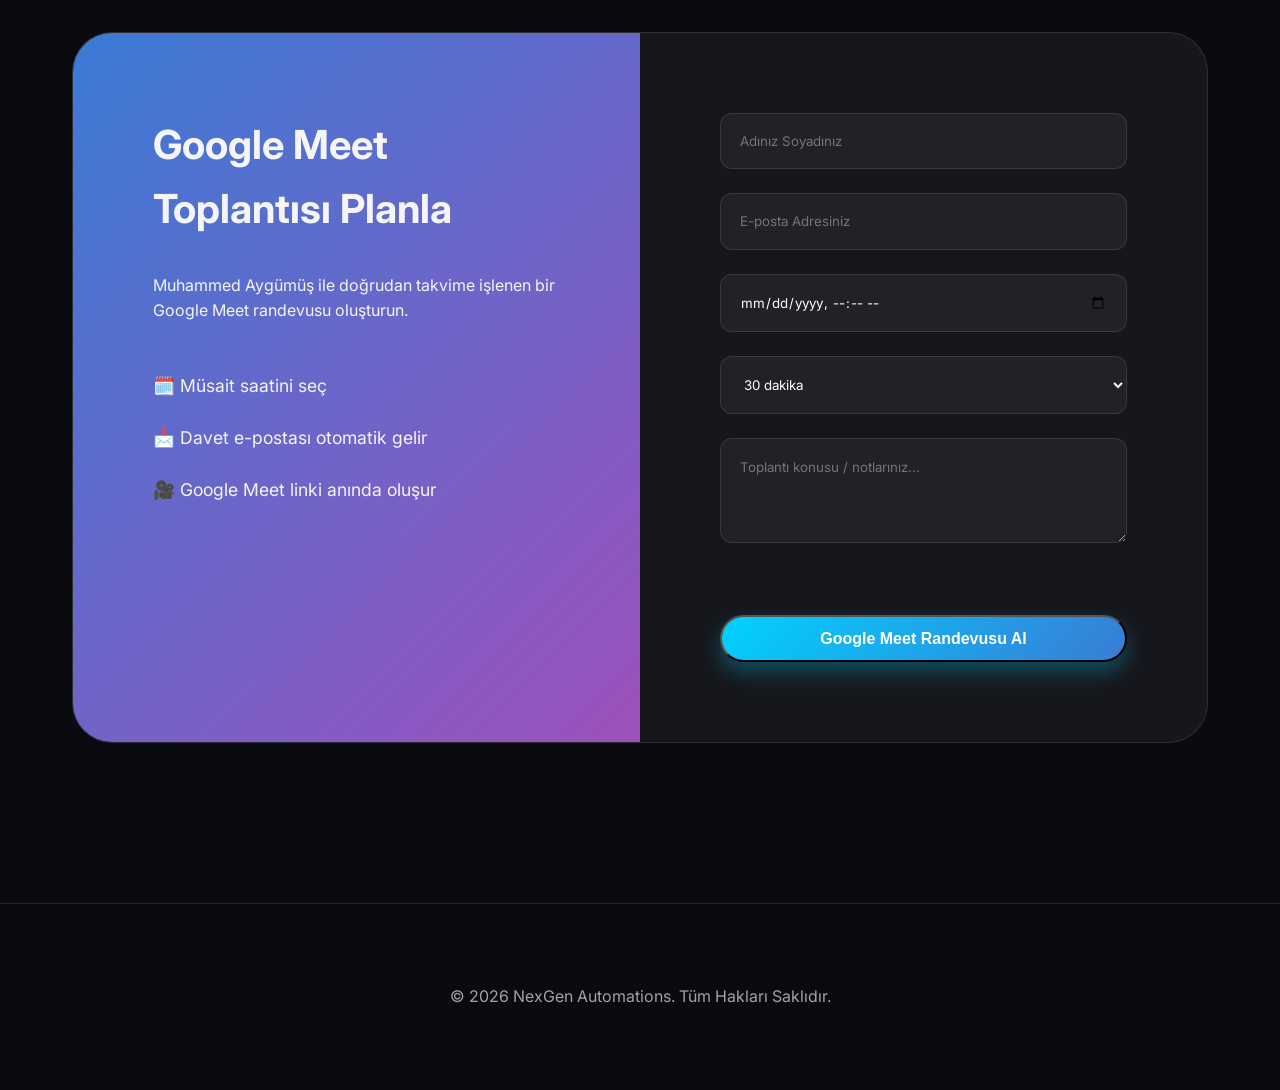
==== commit ba953373: "Route frontend API via Vercel rewrites to Northflank" ====
--- a/index.html
+++ b/index.html
@@ -5,7 +5,7 @@
     <meta charset="UTF-8">
     <meta name="viewport" content="width=device-width, initial-scale=1.0">
     <!-- If frontend and API are on different hosts, set this to your API origin (example: https://api.nexgenautomations.net). -->
-    <meta name="api-base-url" content="https://api.nexgenautomations.net">
+    <meta name="api-base-url" content="https://nexgenautomations.net">
     <title>NexGen Automations | Geleceği Otomatize Edin</title>
     <meta name="description"
         content="Kişisel yapay zeka asistanları, chatbotlar ve YouTube otomasyon sistemleri ile işinizi büyütün.">
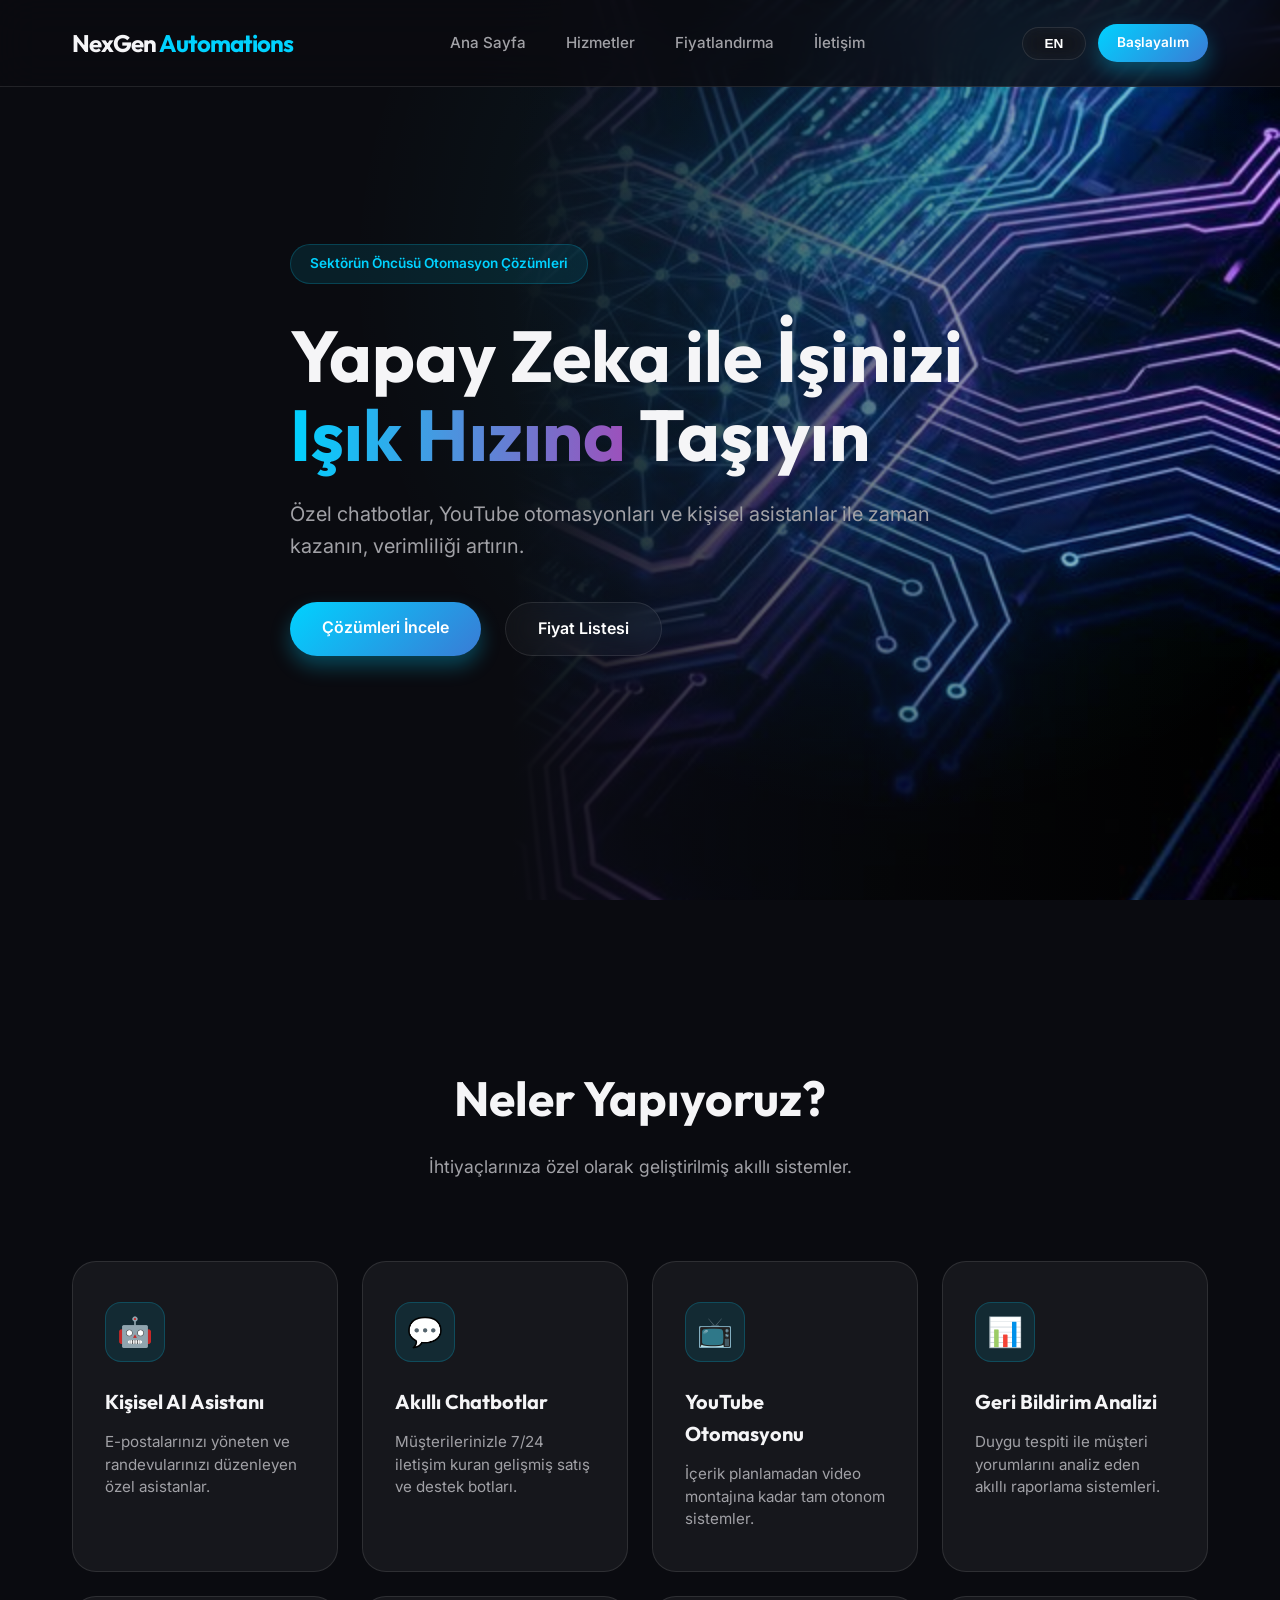
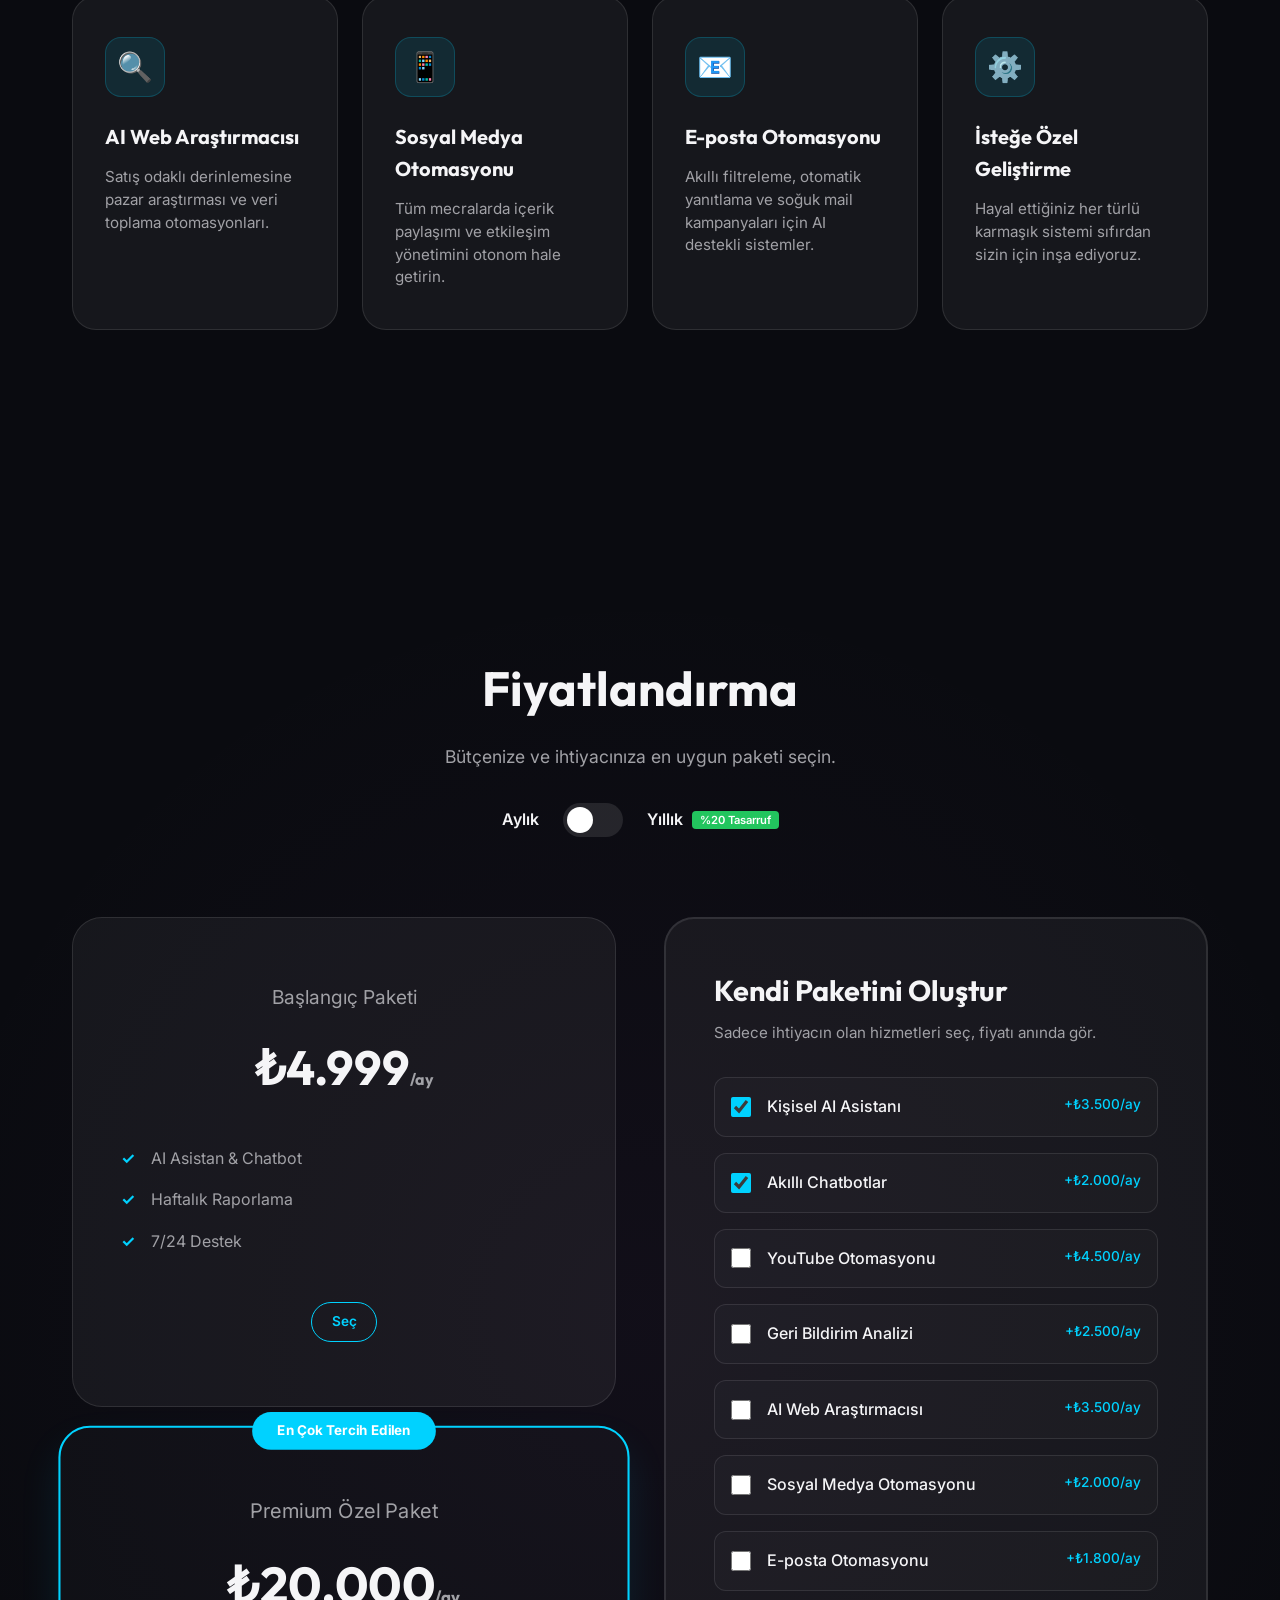
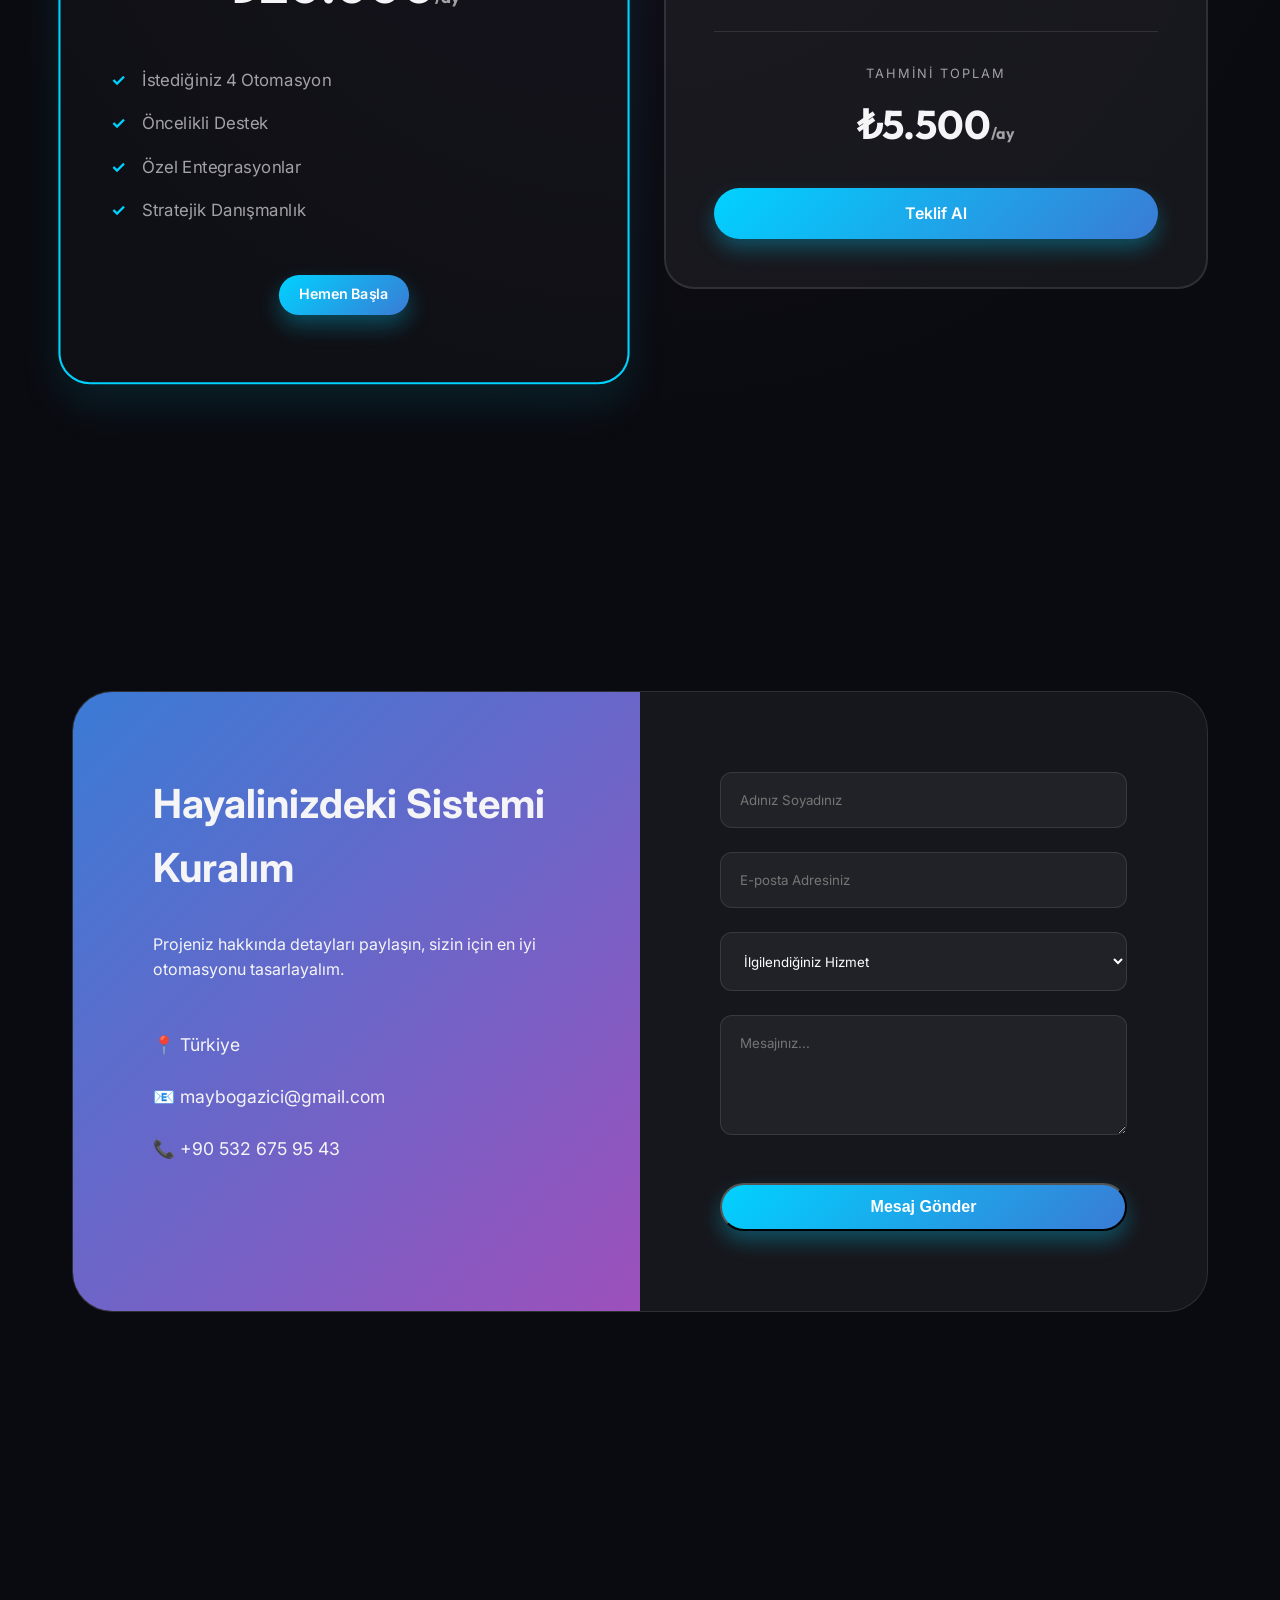
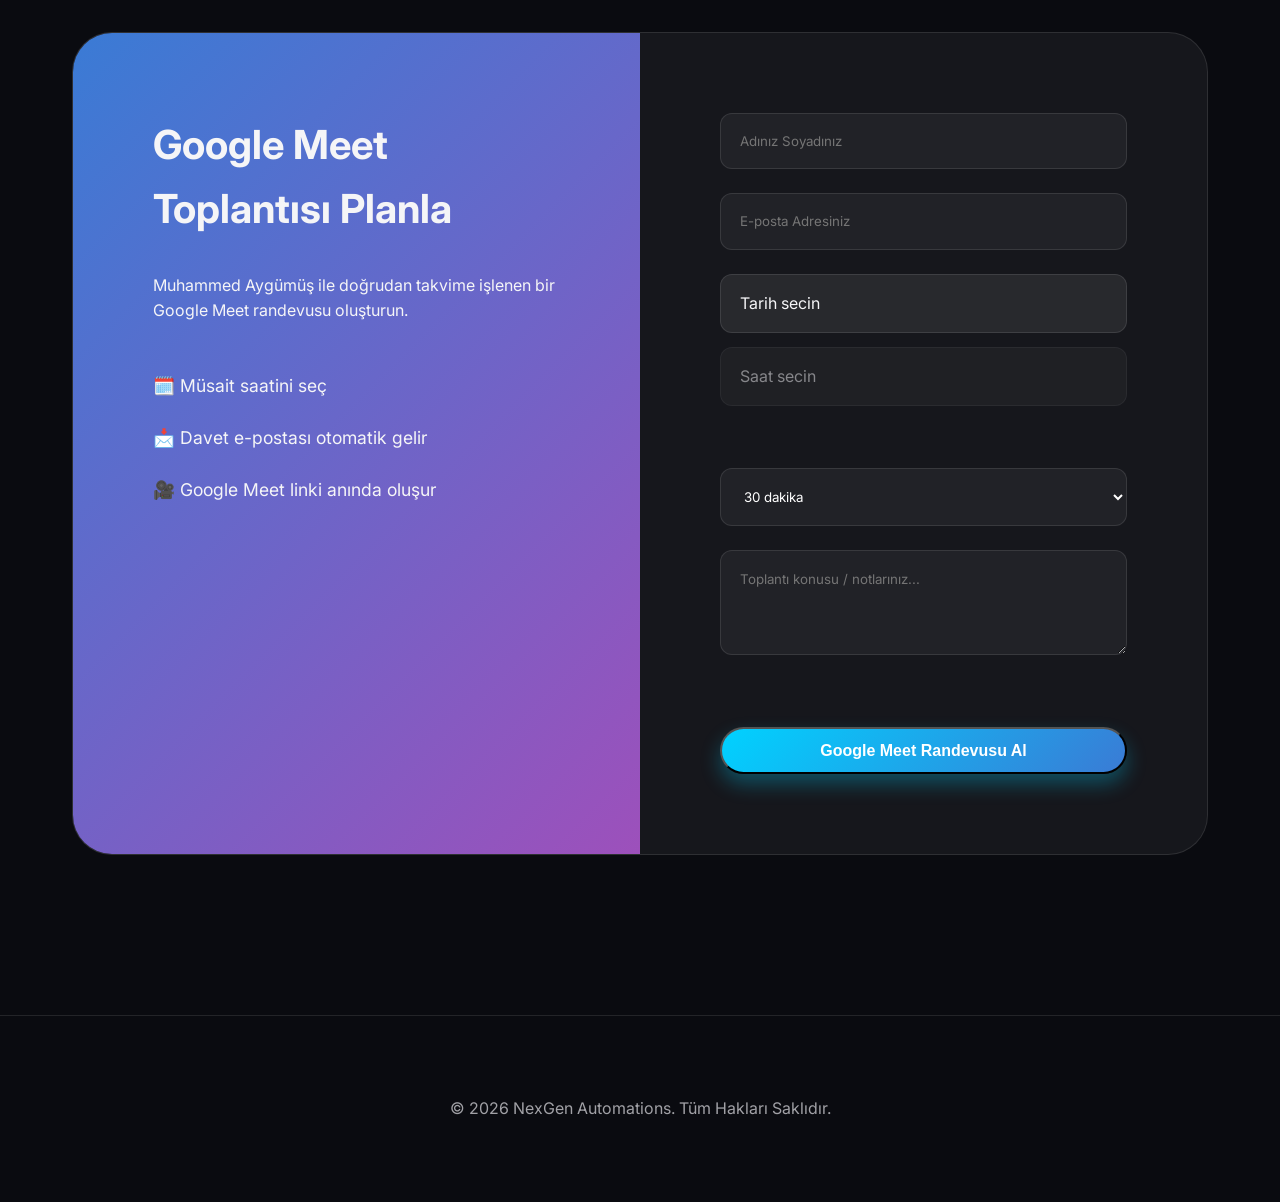
==== commit 88be4ee6: "UI updated" ====
--- a/index.html
+++ b/index.html
@@ -15,8 +15,9 @@
     <link rel="preconnect" href="https://fonts.gstatic.com" crossorigin>
     <link href="https://fonts.googleapis.com/css2?family=Inter:wght@300;400;600&family=Outfit:wght@400;700&display=swap"
         rel="stylesheet">
-  <script type="module" crossorigin src="/assets/index-D0EcsKkB.js"></script>
-  <link rel="stylesheet" crossorigin href="/assets/index-D__yKQ0Y.css">
+    <script type="module" crossorigin src="/assets/index-D0EcsKkB.js"></script>
+    <link rel="stylesheet" crossorigin href="/assets/index-D__yKQ0Y.css">
+    <link rel="stylesheet" href="/assets/meeting-picker.css">
 </head>
 
 <body>
@@ -244,7 +245,30 @@
                     <form class="contact-form" id="meeting-form" novalidate>
                         <input type="text" name="name" placeholder="Adınız Soyadınız" autocomplete="name" required>
                         <input type="email" name="email" placeholder="E-posta Adresiniz" autocomplete="email" required>
-                        <input type="datetime-local" name="startAt" required>
+                        <input type="hidden" name="startAt" required>
+                        <div class="meeting-picker" id="meeting-picker">
+                            <button type="button" class="meeting-picker-trigger" data-picker-trigger="date" aria-expanded="false">
+                                Tarih seçin
+                            </button>
+                            <div class="meeting-picker-panel" data-picker-panel="date" hidden>
+                                <div class="meeting-picker-panel-header">
+                                    <strong>Uygun günler</strong>
+                                    <span id="meeting-picker-timezone"></span>
+                                </div>
+                                <div class="meeting-picker-grid" id="meeting-date-grid"></div>
+                            </div>
+                            <button type="button" class="meeting-picker-trigger" data-picker-trigger="time" aria-expanded="false" disabled>
+                                Saat seçin
+                            </button>
+                            <div class="meeting-picker-panel" data-picker-panel="time" hidden>
+                                <div class="meeting-picker-panel-header">
+                                    <strong>Uygun saatler</strong>
+                                    <span id="meeting-picker-selected-date"></span>
+                                </div>
+                                <div class="meeting-picker-grid meeting-picker-grid-hours" id="meeting-time-grid"></div>
+                            </div>
+                            <p class="meeting-picker-summary" id="meeting-picker-summary"></p>
+                        </div>
                         <select name="durationMinutes" required>
                             <option value="30">30 dakika</option>
                             <option value="45">45 dakika</option>
@@ -265,6 +289,7 @@
             </div>
         </footer>
     </div>
+    <script src="/assets/meeting-picker.js" defer></script>
 </body>
 
 </html>
--- a/assets/meeting-picker.css
+++ b/assets/meeting-picker.css
@@ -0,0 +1,114 @@
+.meeting-picker {
+  display: grid;
+  gap: 0.85rem;
+}
+
+.meeting-picker-trigger {
+  width: 100%;
+  border: 1px solid var(--glass-border);
+  border-radius: 12px;
+  background: rgba(255, 255, 255, 0.08);
+  color: var(--text-light);
+  padding: 1rem 1.2rem;
+  text-align: left;
+  font: inherit;
+  cursor: pointer;
+  transition: border-color 0.2s ease, background 0.2s ease, transform 0.2s ease;
+}
+
+.meeting-picker-trigger:hover:not(:disabled),
+.meeting-picker-trigger[aria-expanded="true"] {
+  border-color: var(--primary);
+  background: rgba(0, 210, 255, 0.08);
+}
+
+.meeting-picker-trigger:disabled {
+  opacity: 0.5;
+  cursor: not-allowed;
+}
+
+.meeting-picker-panel {
+  border: 1px solid var(--glass-border);
+  border-radius: 18px;
+  padding: 1rem;
+  background: rgba(255, 255, 255, 0.04);
+}
+
+.meeting-picker-panel-header {
+  display: flex;
+  justify-content: space-between;
+  gap: 1rem;
+  align-items: center;
+  color: var(--text-dim);
+  font-size: 0.9rem;
+  margin-bottom: 0.9rem;
+}
+
+.meeting-picker-grid {
+  display: grid;
+  grid-template-columns: repeat(2, minmax(0, 1fr));
+  gap: 0.75rem;
+}
+
+.meeting-picker-grid-hours {
+  grid-template-columns: repeat(3, minmax(0, 1fr));
+}
+
+.meeting-picker-cell {
+  width: 100%;
+  border: 1px solid var(--glass-border);
+  border-radius: 16px;
+  background: rgba(255, 255, 255, 0.05);
+  color: var(--text-light);
+  padding: 0.85rem;
+  text-align: left;
+  cursor: pointer;
+  transition: border-color 0.2s ease, background 0.2s ease, transform 0.2s ease;
+}
+
+.meeting-picker-cell:hover:not(:disabled),
+.meeting-picker-cell.is-active {
+  border-color: var(--primary);
+  background: rgba(0, 210, 255, 0.14);
+  transform: translateY(-1px);
+}
+
+.meeting-picker-cell:disabled,
+.meeting-picker-cell.is-disabled {
+  opacity: 0.45;
+  cursor: not-allowed;
+}
+
+.meeting-picker-cell strong,
+.meeting-picker-cell span {
+  display: block;
+}
+
+.meeting-picker-cell strong {
+  font-size: 1rem;
+}
+
+.meeting-picker-cell span {
+  font-size: 0.82rem;
+  color: var(--text-dim);
+  margin-top: 0.15rem;
+}
+
+.meeting-picker-summary {
+  min-height: 1.5rem;
+  color: var(--primary);
+  font-size: 0.92rem;
+}
+
+.meeting-picker-empty {
+  color: var(--text-dim);
+  padding: 0.75rem 0.25rem;
+  font-size: 0.92rem;
+}
+
+@media (max-width: 640px) {
+  .meeting-picker-grid,
+  .meeting-picker-grid-hours {
+    grid-template-columns: 1fr;
+  }
+}
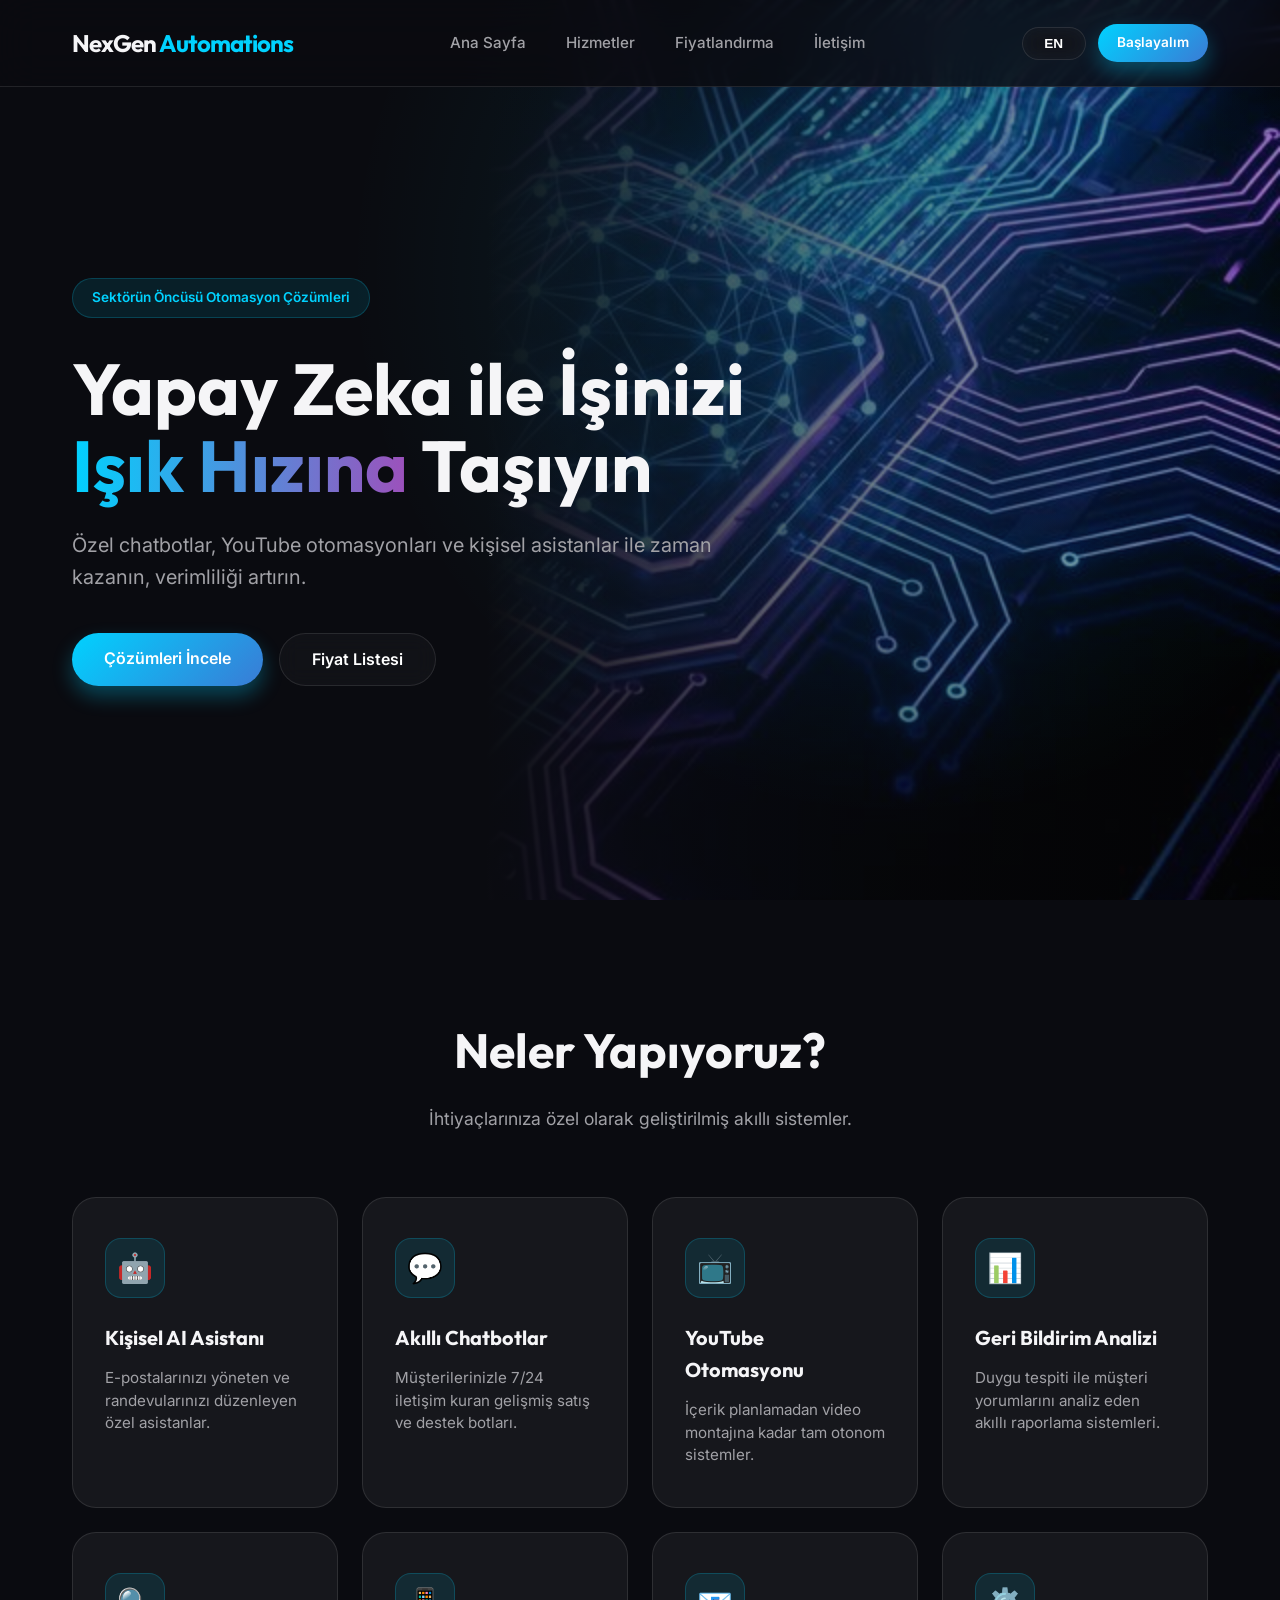
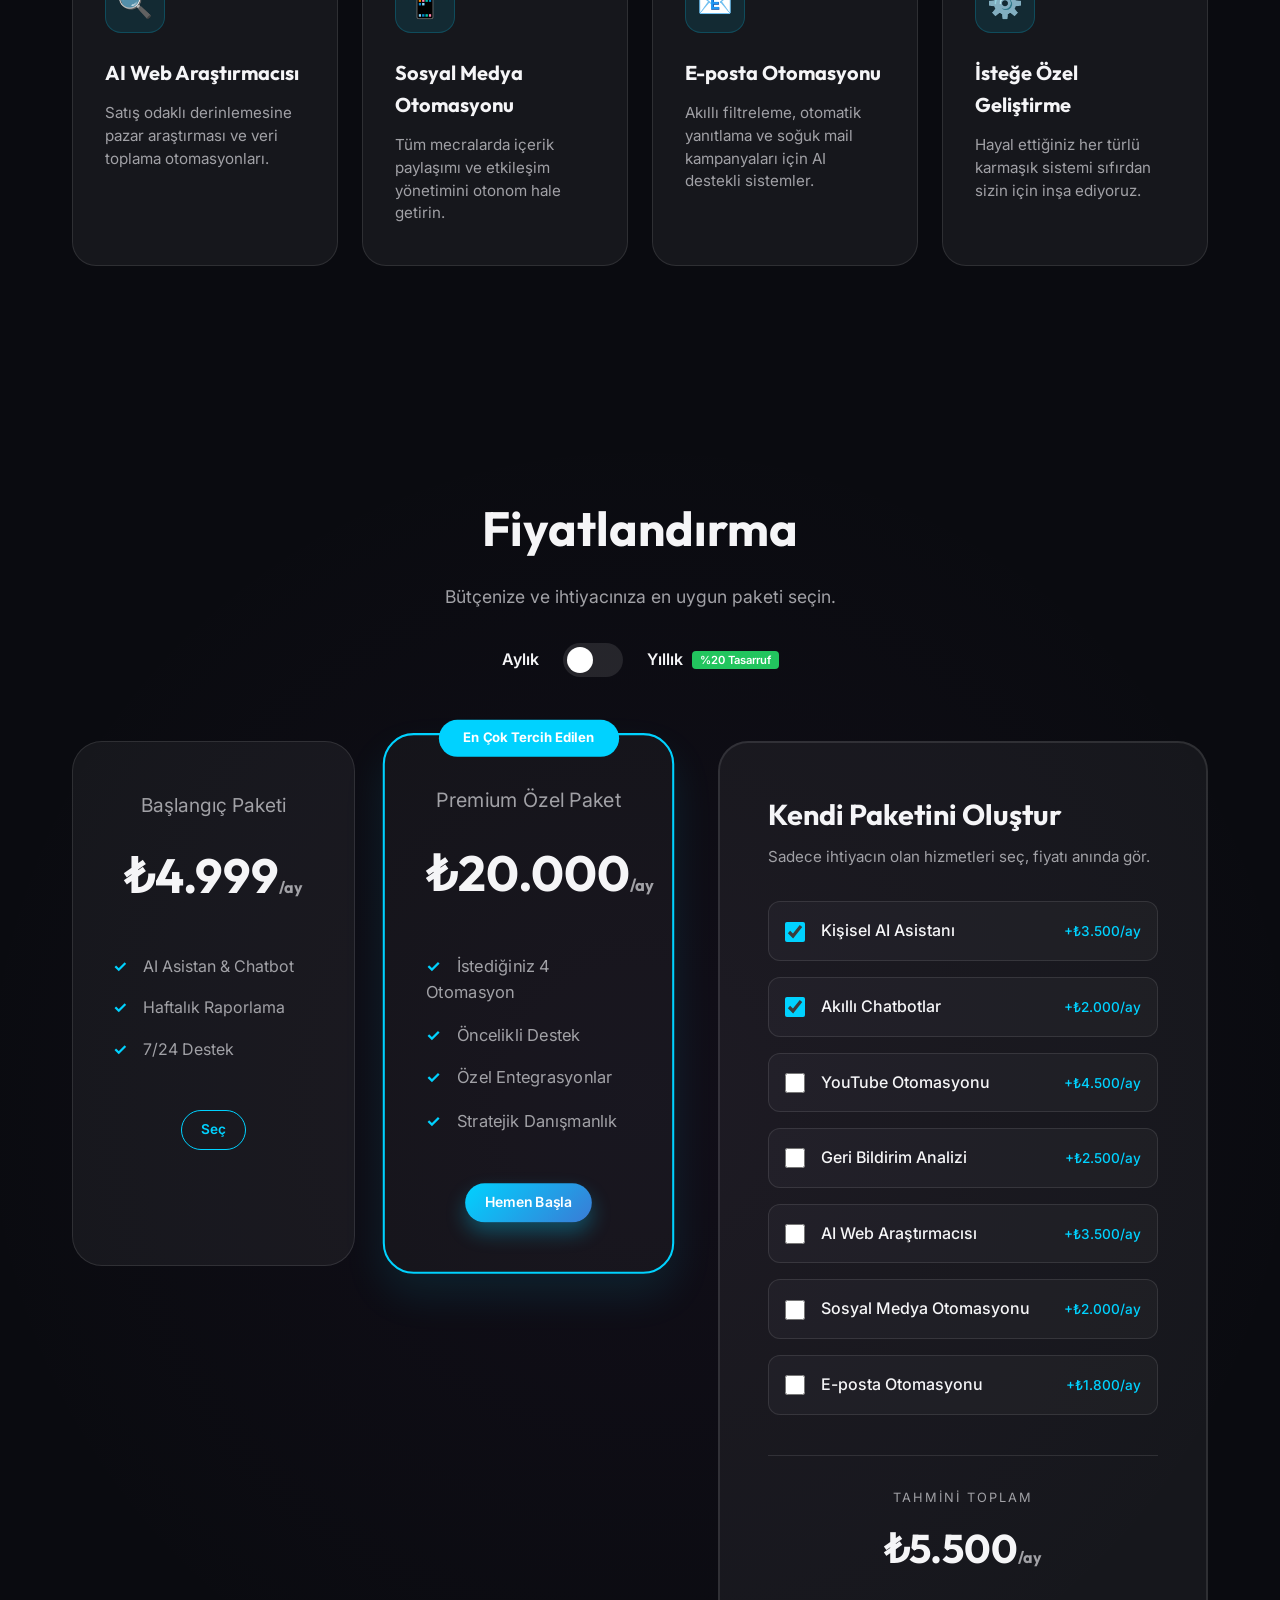
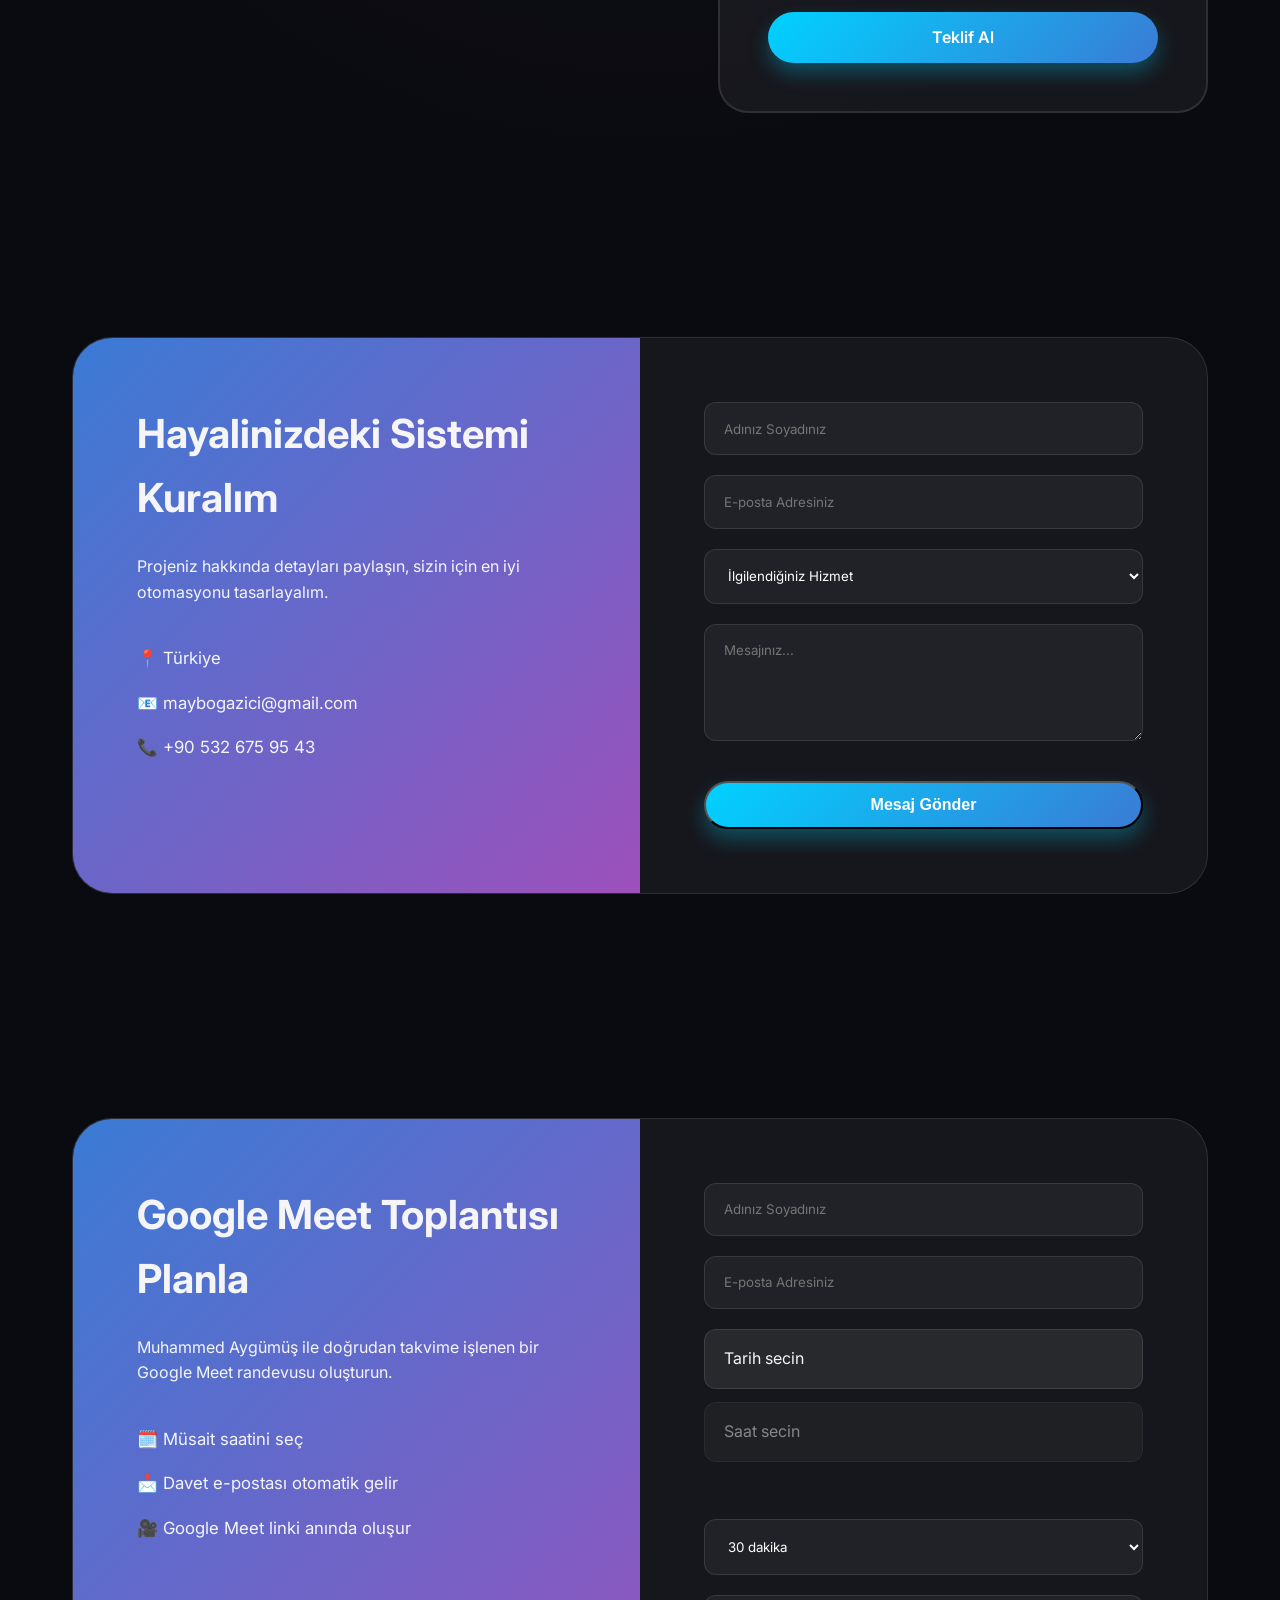
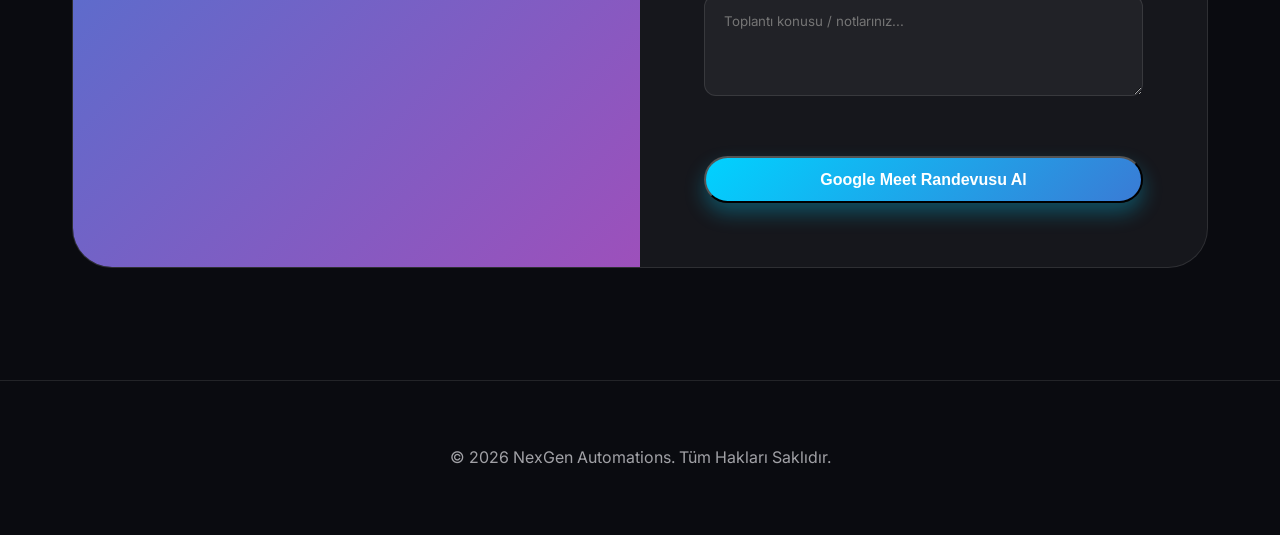
==== commit d57f2bad: "Responsive update" ====
--- a/index.html
+++ b/index.html
@@ -25,7 +25,13 @@
         <header class="navbar">
             <div class="container">
                 <div class="logo">NexGen <span>Automations</span></div>
-                <nav>
+                <button type="button" class="nav-toggle" id="nav-toggle" aria-expanded="false" aria-controls="site-nav"
+                    aria-label="Toggle navigation">
+                    <span></span>
+                    <span></span>
+                    <span></span>
+                </button>
+                <nav id="site-nav">
                     <ul>
                         <li><a href="#hero">Ana Sayfa</a></li>
                         <li><a href="#services">Hizmetler</a></li>
@@ -290,6 +296,37 @@
         </footer>
     </div>
     <script src="/assets/meeting-picker.js" defer></script>
+    <script>
+        (function () {
+            const toggle = document.getElementById("nav-toggle");
+            const nav = document.getElementById("site-nav");
+
+            if (!toggle || !nav) {
+                return;
+            }
+
+            const closeNav = function () {
+                toggle.setAttribute("aria-expanded", "false");
+                nav.classList.remove("is-open");
+            };
+
+            toggle.addEventListener("click", function () {
+                const isOpen = toggle.getAttribute("aria-expanded") === "true";
+                toggle.setAttribute("aria-expanded", String(!isOpen));
+                nav.classList.toggle("is-open", !isOpen);
+            });
+
+            nav.querySelectorAll("a").forEach(function (link) {
+                link.addEventListener("click", closeNav);
+            });
+
+            window.addEventListener("resize", function () {
+                if (window.innerWidth > 992) {
+                    closeNav();
+                }
+            });
+        })();
+    </script>
 </body>
 
 </html>
--- a/assets/index-D__yKQ0Y.css
+++ b/assets/index-D__yKQ0Y.css
@@ -1,2 +1,824 @@
-:root{--primary: #00d2ff;--primary-dark: #3a7bd5;--accent: #9d50bb;--bg-dark: #0a0b10;--bg-card: rgba(255, 255, 255, .05);--text-light: #f5f5f7;--text-dim: #a1a1a6;--glass: rgba(255, 255, 255, .03);--glass-border: rgba(255, 255, 255, .1);--font-main: "Inter", sans-serif;--font-heading: "Outfit", sans-serif}*{margin:0;padding:0;box-sizing:border-box}html{scroll-behavior:smooth}body{background-color:var(--bg-dark);color:var(--text-light);font-family:var(--font-main);line-height:1.6;overflow-x:hidden}.container{max-width:1200px;margin:0 auto;padding:0 2rem}.navbar{position:fixed;top:0;width:100%;z-index:1000;padding:1.5rem 0;background:#0a0b10cc;-webkit-backdrop-filter:blur(20px);backdrop-filter:blur(20px);border-bottom:1px solid var(--glass-border)}.navbar .container{display:flex;justify-content:space-between;align-items:center}.logo{font-family:var(--font-heading);font-size:1.5rem;font-weight:700;letter-spacing:-1px}.logo span{color:var(--primary)}nav ul{display:flex;list-style:none;gap:2.5rem}nav ul li a{text-decoration:none;color:var(--text-dim);font-weight:500;transition:color .3s ease;font-size:.95rem}nav ul li a:hover{color:var(--primary)}.btn{display:inline-block;padding:.8rem 2rem;border-radius:50px;font-weight:600;text-decoration:none;transition:all .3s cubic-bezier(.4,0,.2,1);cursor:pointer;font-size:1rem;text-align:center}.btn-primary{background:linear-gradient(135deg,var(--primary),var(--primary-dark));color:#fff;box-shadow:0 10px 20px #00d2ff4d}.btn-primary:hover{transform:translateY(-3px);box-shadow:0 15px 30px #00d2ff66}.btn-secondary{background:var(--glass);color:#fff;border:1px solid var(--glass-border);-webkit-backdrop-filter:blur(10px);backdrop-filter:blur(10px)}.btn-secondary:hover{background:#ffffff1a;transform:translateY(-3px)}.btn-outline{border:1px solid var(--primary);color:var(--primary)}.btn-outline:hover{background:var(--primary);color:#fff}.btn.small{padding:.5rem 1.2rem;font-size:.85rem}.btn.full{width:100%}.hero{height:100vh;display:flex;align-items:center;position:relative;background:url(/assets/hero-bg-BHKlZnlA.png) no-repeat center center/cover;overflow:hidden}.hero-overlay{position:absolute;top:0;left:0;width:100%;height:100%;background:radial-gradient(circle at 70% 30%,rgba(0,210,255,.1),transparent 50%),linear-gradient(to right,var(--bg-dark) 40%,transparent)}.hero-content{position:relative;z-index:10;max-width:700px}.badge{background:#00d2ff1a;color:var(--primary);padding:.5rem 1.2rem;border-radius:50px;font-size:.85rem;font-weight:600;display:inline-block;margin-bottom:2rem;border:1px solid rgba(0,210,255,.2)}.hero h1{font-family:var(--font-heading);font-size:4.5rem;line-height:1.1;margin-bottom:1.5rem;font-weight:700}.hero h1 span{background:linear-gradient(to right,var(--primary),var(--accent));-webkit-background-clip:text;background-clip:text;-webkit-text-fill-color:transparent}.hero p{font-size:1.25rem;color:var(--text-dim);margin-bottom:2.5rem}.hero-btns{display:flex;gap:1.5rem}.services{padding:10rem 0}.section-header{text-align:center;margin-bottom:5rem}.section-header h2{font-family:var(--font-heading);font-size:3rem;margin-bottom:1rem}.section-header p{color:var(--text-dim);font-size:1.1rem}.services-grid{display:grid;grid-template-columns:repeat(auto-fit,minmax(260px,1fr));gap:1.5rem}.service-card{background:var(--bg-card);padding:2.5rem 2rem;border-radius:24px;border:1px solid var(--glass-border);transition:all .4s cubic-bezier(.175,.885,.32,1.275);text-align:left}.service-card:hover{background:#00d2ff08;border-color:#00d2ff4d;transform:translateY(-8px)}.icon-box{width:60px;height:60px;background:#00d2ff1a;border-radius:16px;display:flex;align-items:center;justify-content:center;font-size:1.8rem;margin-bottom:1.5rem;border:1px solid rgba(0,210,255,.2);transition:all .3s ease}.service-card:hover .icon-box{background:var(--primary);transform:rotate(-5deg) scale(1.1)}.service-card h3{font-size:1.25rem;margin-bottom:.8rem;font-family:var(--font-heading)}.service-card p{font-size:.95rem;color:var(--text-dim);line-height:1.5}.pricing-toggle{display:flex;align-items:center;justify-content:center;gap:1.5rem;margin-top:2rem;font-weight:600}.save-badge{background:#22c55e;color:#fff;padding:2px 8px;border-radius:4px;font-size:.7rem;margin-left:5px;vertical-align:middle}.switch{position:relative;display:inline-block;width:60px;height:34px}.switch input{opacity:0;width:0;height:0}.slider{position:absolute;cursor:pointer;top:0;left:0;right:0;bottom:0;background-color:var(--glass-border);transition:.4s}.slider:before{position:absolute;content:"";height:26px;width:26px;left:4px;bottom:4px;background-color:#fff;transition:.4s}input:checked+.slider{background-color:var(--primary)}input:checked+.slider:before{transform:translate(26px)}.slider.round{border-radius:34px}.slider.round:before{border-radius:50%}.pricing{padding:10rem 0;background:radial-gradient(circle at 50% 50%,rgba(157,80,187,.05),transparent 70%)}.pricing-grid{display:grid;grid-template-columns:repeat(auto-fit,minmax(300px,1fr));gap:2rem;align-items:center}.pricing-card{background:var(--bg-card);padding:4rem 3rem;border-radius:30px;border:1px solid var(--glass-border);text-align:center;transition:all .4s ease;position:relative}.pricing-card.featured{border:2px solid var(--primary);box-shadow:0 20px 40px #00d2ff1a;transform:scale(1.05);background:#ffffff05}.popular-badge{position:absolute;top:-15px;left:50%;transform:translate(-50%);background:var(--primary);color:#fff;padding:.5rem 1.5rem;border-radius:50px;font-size:.8rem;font-weight:700}.pricing-card .plan{font-size:1.2rem;margin-bottom:1rem;color:var(--text-dim)}.pricing-card .price{font-size:3rem;font-weight:700;margin-bottom:2.5rem;font-family:var(--font-heading)}.pricing-card .price span{font-size:1rem;color:var(--text-dim)}.features{list-style:none;margin-bottom:3rem;text-align:left}.features li{margin-bottom:1rem;color:var(--text-dim)}.features li:before{content:"✓";color:var(--primary);margin-right:1rem;font-weight:700}.contact{padding:10rem 0}.contact-box{background:var(--bg-card);border-radius:40px;border:1px solid var(--glass-border);display:grid;grid-template-columns:1fr 1fr;overflow:hidden}.contact-info{padding:5rem;background:linear-gradient(135deg,var(--primary-dark),var(--accent))}.contact-info h2{font-size:2.5rem;margin-bottom:2rem}.contact-list{list-style:none;margin-top:3rem}.contact-list li{margin-bottom:1.5rem;font-size:1.1rem}.contact-form{padding:5rem;display:flex;flex-direction:column;gap:1.5rem}.contact-form input,.contact-form select,.contact-form textarea{background:#ffffff0d;border:1px solid var(--glass-border);padding:1.2rem;border-radius:12px;color:#fff;font-family:inherit;outline:none;transition:border-color .3s ease}.contact-form input:focus,.contact-form select:focus,.contact-form textarea:focus{border-color:var(--primary)}footer{padding:5rem 0;border-top:1px solid var(--glass-border);text-align:center;color:var(--text-dim)}.pricing-container{display:grid;grid-template-columns:1fr 1fr;gap:3rem;align-items:start}@media (max-width: 992px){.pricing-container{grid-template-columns:1fr}}.custom-pricing-box{background:var(--bg-card);padding:3rem;border-radius:30px;border:2px solid var(--glass-border);position:sticky;top:120px}.custom-pricing-box h3{font-size:1.8rem;margin-bottom:.5rem;font-family:var(--font-heading)}.custom-pricing-box p{color:var(--text-dim);margin-bottom:2rem;font-size:.95rem}.automation-selector{display:flex;flex-direction:column;gap:1rem;margin-bottom:2.5rem}.checkbox-item{display:flex;align-items:center;gap:1rem;background:#ffffff05;padding:1rem;border-radius:12px;border:1px solid var(--glass-border);cursor:pointer;transition:all .3s ease}.checkbox-item:hover{border-color:var(--primary);background:#00d2ff05}.checkbox-item input[type=checkbox]{width:20px;height:20px;cursor:pointer;accent-color:var(--primary)}.checkbox-item label{flex:1;cursor:pointer;font-weight:500}.checkbox-item label span{float:right;color:var(--primary);font-size:.85rem}.total-calc{border-top:1px solid var(--glass-border);padding-top:2rem;text-align:center}.total-label{text-transform:uppercase;font-size:.8rem;letter-spacing:2px;color:var(--text-dim);margin-bottom:.5rem}.total-price{font-size:2.5rem;font-weight:700;margin-bottom:2rem;font-family:var(--font-heading)}.total-price span{font-size:1rem;color:var(--text-dim)}@media (max-width: 992px){.contact-box{grid-template-columns:1fr}.hero h1{font-size:3rem}nav ul{display:none}}
-.nav-actions{display:flex;align-items:center;gap:.75rem}.lang-toggle{min-width:64px;padding:.5rem .9rem}@media (max-width: 992px){.navbar .container{gap:1rem}.nav-actions{margin-left:auto}}
+:root {
+  --primary: #00d2ff;
+  --primary-dark: #3a7bd5;
+  --accent: #9d50bb;
+  --bg-dark: #0a0b10;
+  --bg-card: rgba(255, 255, 255, 0.05);
+  --text-light: #f5f5f7;
+  --text-dim: #a1a1a6;
+  --glass: rgba(255, 255, 255, 0.03);
+  --glass-border: rgba(255, 255, 255, 0.1);
+  --font-main: "Inter", sans-serif;
+  --font-heading: "Outfit", sans-serif;
+}
+
+* {
+  margin: 0;
+  padding: 0;
+  box-sizing: border-box;
+}
+
+html {
+  scroll-behavior: smooth;
+}
+
+body {
+  background-color: var(--bg-dark);
+  color: var(--text-light);
+  font-family: var(--font-main);
+  line-height: 1.6;
+  overflow-x: hidden;
+}
+
+.container {
+  width: min(1200px, 100%);
+  margin: 0 auto;
+  padding: 0 2rem;
+}
+
+.navbar {
+  position: fixed;
+  top: 0;
+  width: 100%;
+  z-index: 1000;
+  padding: 1.1rem 0;
+  background: rgba(10, 11, 16, 0.8);
+  -webkit-backdrop-filter: blur(20px);
+  backdrop-filter: blur(20px);
+  border-bottom: 1px solid var(--glass-border);
+}
+
+.navbar .container {
+  display: flex;
+  justify-content: space-between;
+  align-items: center;
+  gap: 1rem;
+}
+
+.logo {
+  font-family: var(--font-heading);
+  font-size: 1.5rem;
+  font-weight: 700;
+  letter-spacing: -1px;
+}
+
+.logo span {
+  color: var(--primary);
+}
+
+nav ul {
+  display: flex;
+  list-style: none;
+  gap: 2.5rem;
+}
+
+nav ul li a {
+  text-decoration: none;
+  color: var(--text-dim);
+  font-weight: 500;
+  transition: color 0.3s ease;
+  font-size: 0.95rem;
+}
+
+nav ul li a:hover {
+  color: var(--primary);
+}
+
+.nav-toggle {
+  display: none;
+  width: 46px;
+  height: 46px;
+  border: 1px solid var(--glass-border);
+  border-radius: 14px;
+  background: var(--glass);
+  cursor: pointer;
+  align-items: center;
+  justify-content: center;
+  flex-direction: column;
+  gap: 5px;
+  padding: 0;
+}
+
+.nav-toggle span {
+  width: 18px;
+  height: 2px;
+  background: var(--text-light);
+  border-radius: 999px;
+}
+
+.btn {
+  display: inline-block;
+  padding: 0.8rem 2rem;
+  border-radius: 50px;
+  font-weight: 600;
+  text-decoration: none;
+  transition: all 0.3s cubic-bezier(0.4, 0, 0.2, 1);
+  cursor: pointer;
+  font-size: 1rem;
+  text-align: center;
+}
+
+.btn-primary {
+  background: linear-gradient(135deg, var(--primary), var(--primary-dark));
+  color: #fff;
+  box-shadow: 0 10px 20px rgba(0, 210, 255, 0.3);
+}
+
+.btn-primary:hover {
+  transform: translateY(-3px);
+  box-shadow: 0 15px 30px rgba(0, 210, 255, 0.4);
+}
+
+.btn-secondary {
+  background: var(--glass);
+  color: #fff;
+  border: 1px solid var(--glass-border);
+  -webkit-backdrop-filter: blur(10px);
+  backdrop-filter: blur(10px);
+}
+
+.btn-secondary:hover {
+  background: rgba(255, 255, 255, 0.1);
+  transform: translateY(-3px);
+}
+
+.btn-outline {
+  border: 1px solid var(--primary);
+  color: var(--primary);
+}
+
+.btn-outline:hover {
+  background: var(--primary);
+  color: #fff;
+}
+
+.btn.small {
+  padding: 0.5rem 1.2rem;
+  font-size: 0.85rem;
+}
+
+.btn.full {
+  width: 100%;
+}
+
+.hero {
+  min-height: 100vh;
+  display: flex;
+  align-items: center;
+  position: relative;
+  background: url(/assets/hero-bg-BHKlZnlA.png) no-repeat center center / cover;
+  overflow: hidden;
+  padding: 8rem 0 4rem;
+}
+
+.hero-overlay {
+  position: absolute;
+  inset: 0;
+  background:
+    radial-gradient(circle at 70% 30%, rgba(0, 210, 255, 0.12), transparent 50%),
+    linear-gradient(to right, var(--bg-dark) 38%, rgba(10, 11, 16, 0.58) 65%, rgba(10, 11, 16, 0.28) 100%);
+}
+
+.hero-content {
+  position: relative;
+  z-index: 10;
+  max-width: 700px;
+}
+
+.badge {
+  background: rgba(0, 210, 255, 0.1);
+  color: var(--primary);
+  padding: 0.5rem 1.2rem;
+  border-radius: 50px;
+  font-size: 0.85rem;
+  font-weight: 600;
+  display: inline-block;
+  margin-bottom: 2rem;
+  border: 1px solid rgba(0, 210, 255, 0.2);
+}
+
+.hero h1 {
+  font-family: var(--font-heading);
+  font-size: clamp(3.1rem, 7vw, 4.5rem);
+  line-height: 1.08;
+  margin-bottom: 1.5rem;
+  font-weight: 700;
+}
+
+.hero h1 span {
+  background: linear-gradient(to right, var(--primary), var(--accent));
+  -webkit-background-clip: text;
+  background-clip: text;
+  -webkit-text-fill-color: transparent;
+}
+
+.hero p {
+  font-size: clamp(1rem, 2.4vw, 1.25rem);
+  color: var(--text-dim);
+  margin-bottom: 2.5rem;
+  max-width: 55ch;
+}
+
+.hero-btns {
+  display: flex;
+  gap: 1rem;
+  flex-wrap: wrap;
+}
+
+.services,
+.pricing,
+.contact {
+  padding: 7rem 0;
+}
+
+.pricing {
+  background: radial-gradient(circle at 50% 50%, rgba(157, 80, 187, 0.05), transparent 70%);
+}
+
+.section-header {
+  text-align: center;
+  margin-bottom: 4rem;
+}
+
+.section-header h2 {
+  font-family: var(--font-heading);
+  font-size: clamp(2.1rem, 4vw, 3rem);
+  margin-bottom: 1rem;
+}
+
+.section-header p {
+  color: var(--text-dim);
+  font-size: 1.1rem;
+}
+
+.services-grid {
+  display: grid;
+  grid-template-columns: repeat(auto-fit, minmax(260px, 1fr));
+  gap: 1.5rem;
+}
+
+.service-card {
+  background: var(--bg-card);
+  padding: 2.5rem 2rem;
+  border-radius: 24px;
+  border: 1px solid var(--glass-border);
+  transition: all 0.4s cubic-bezier(0.175, 0.885, 0.32, 1.275);
+  text-align: left;
+}
+
+.service-card:hover {
+  background: rgba(0, 210, 255, 0.03);
+  border-color: rgba(0, 210, 255, 0.3);
+  transform: translateY(-8px);
+}
+
+.icon-box {
+  width: 60px;
+  height: 60px;
+  background: rgba(0, 210, 255, 0.1);
+  border-radius: 16px;
+  display: flex;
+  align-items: center;
+  justify-content: center;
+  font-size: 1.8rem;
+  margin-bottom: 1.5rem;
+  border: 1px solid rgba(0, 210, 255, 0.2);
+  transition: all 0.3s ease;
+}
+
+.service-card:hover .icon-box {
+  background: var(--primary);
+  transform: rotate(-5deg) scale(1.1);
+}
+
+.service-card h3 {
+  font-size: 1.25rem;
+  margin-bottom: 0.8rem;
+  font-family: var(--font-heading);
+}
+
+.service-card p {
+  font-size: 0.95rem;
+  color: var(--text-dim);
+  line-height: 1.5;
+}
+
+.pricing-toggle {
+  display: flex;
+  align-items: center;
+  justify-content: center;
+  gap: 1.5rem;
+  margin-top: 2rem;
+  font-weight: 600;
+  flex-wrap: wrap;
+}
+
+.save-badge {
+  background: #22c55e;
+  color: #fff;
+  padding: 2px 8px;
+  border-radius: 4px;
+  font-size: 0.7rem;
+  margin-left: 5px;
+  vertical-align: middle;
+}
+
+.switch {
+  position: relative;
+  display: inline-block;
+  width: 60px;
+  height: 34px;
+}
+
+.switch input {
+  opacity: 0;
+  width: 0;
+  height: 0;
+}
+
+.slider {
+  position: absolute;
+  cursor: pointer;
+  inset: 0;
+  background-color: var(--glass-border);
+  transition: 0.4s;
+}
+
+.slider:before {
+  position: absolute;
+  content: "";
+  height: 26px;
+  width: 26px;
+  left: 4px;
+  bottom: 4px;
+  background-color: #fff;
+  transition: 0.4s;
+}
+
+input:checked + .slider {
+  background-color: var(--primary);
+}
+
+input:checked + .slider:before {
+  transform: translateX(26px);
+}
+
+.slider.round {
+  border-radius: 34px;
+}
+
+.slider.round:before {
+  border-radius: 50%;
+}
+
+.pricing-container {
+  display: grid;
+  grid-template-columns: minmax(0, 1.1fr) minmax(280px, 0.9fr);
+  gap: 3rem;
+  align-items: start;
+}
+
+.pricing-grid {
+  display: grid;
+  grid-template-columns: repeat(auto-fit, minmax(280px, 1fr));
+  gap: 2rem;
+  align-items: stretch;
+}
+
+.pricing-card {
+  background: var(--bg-card);
+  padding: 3rem 2.5rem;
+  border-radius: 30px;
+  border: 1px solid var(--glass-border);
+  text-align: center;
+  transition: all 0.4s ease;
+  position: relative;
+}
+
+.pricing-card.featured {
+  border: 2px solid var(--primary);
+  box-shadow: 0 20px 40px rgba(0, 210, 255, 0.1);
+  transform: scale(1.03);
+  background: rgba(255, 255, 255, 0.03);
+}
+
+.popular-badge {
+  position: absolute;
+  top: -15px;
+  left: 50%;
+  transform: translateX(-50%);
+  background: var(--primary);
+  color: #fff;
+  padding: 0.5rem 1.5rem;
+  border-radius: 50px;
+  font-size: 0.8rem;
+  font-weight: 700;
+  white-space: nowrap;
+}
+
+.pricing-card .plan {
+  font-size: 1.2rem;
+  margin-bottom: 1rem;
+  color: var(--text-dim);
+}
+
+.pricing-card .price {
+  font-size: clamp(2.4rem, 5vw, 3rem);
+  font-weight: 700;
+  margin-bottom: 2.5rem;
+  font-family: var(--font-heading);
+}
+
+.pricing-card .price span {
+  font-size: 1rem;
+  color: var(--text-dim);
+}
+
+.features {
+  list-style: none;
+  margin-bottom: 3rem;
+  text-align: left;
+}
+
+.features li {
+  margin-bottom: 1rem;
+  color: var(--text-dim);
+}
+
+.features li:before {
+  content: "✓";
+  color: var(--primary);
+  margin-right: 1rem;
+  font-weight: 700;
+}
+
+.custom-pricing-box {
+  background: var(--bg-card);
+  padding: 3rem;
+  border-radius: 30px;
+  border: 2px solid var(--glass-border);
+  position: sticky;
+  top: 120px;
+}
+
+.custom-pricing-box h3 {
+  font-size: 1.8rem;
+  margin-bottom: 0.5rem;
+  font-family: var(--font-heading);
+}
+
+.custom-pricing-box p {
+  color: var(--text-dim);
+  margin-bottom: 2rem;
+  font-size: 0.95rem;
+}
+
+.automation-selector {
+  display: flex;
+  flex-direction: column;
+  gap: 1rem;
+  margin-bottom: 2.5rem;
+}
+
+.checkbox-item {
+  display: flex;
+  align-items: flex-start;
+  gap: 1rem;
+  background: rgba(255, 255, 255, 0.03);
+  padding: 1rem;
+  border-radius: 12px;
+  border: 1px solid var(--glass-border);
+  cursor: pointer;
+  transition: all 0.3s ease;
+}
+
+.checkbox-item:hover {
+  border-color: var(--primary);
+  background: rgba(0, 210, 255, 0.03);
+}
+
+.checkbox-item input[type="checkbox"] {
+  width: 20px;
+  height: 20px;
+  cursor: pointer;
+  accent-color: var(--primary);
+  margin-top: 0.2rem;
+  flex: 0 0 auto;
+}
+
+.checkbox-item label {
+  flex: 1;
+  cursor: pointer;
+  font-weight: 500;
+  display: flex;
+  justify-content: space-between;
+  gap: 1rem;
+  align-items: baseline;
+}
+
+.checkbox-item label span {
+  color: var(--primary);
+  font-size: 0.85rem;
+  white-space: nowrap;
+}
+
+.total-calc {
+  border-top: 1px solid var(--glass-border);
+  padding-top: 2rem;
+  text-align: center;
+}
+
+.total-label {
+  text-transform: uppercase;
+  font-size: 0.8rem;
+  letter-spacing: 2px;
+  color: var(--text-dim);
+  margin-bottom: 0.5rem;
+}
+
+.total-price {
+  font-size: 2.5rem;
+  font-weight: 700;
+  margin-bottom: 2rem;
+  font-family: var(--font-heading);
+}
+
+.total-price span {
+  font-size: 1rem;
+  color: var(--text-dim);
+}
+
+.contact-box {
+  background: var(--bg-card);
+  border-radius: 40px;
+  border: 1px solid var(--glass-border);
+  display: grid;
+  grid-template-columns: repeat(2, minmax(0, 1fr));
+  overflow: hidden;
+}
+
+.contact-info {
+  padding: 4rem;
+  background: linear-gradient(135deg, var(--primary-dark), var(--accent));
+}
+
+.contact-info h2 {
+  font-size: clamp(2rem, 4vw, 2.5rem);
+  margin-bottom: 1.5rem;
+}
+
+.contact-list {
+  list-style: none;
+  margin-top: 2.5rem;
+}
+
+.contact-list li {
+  margin-bottom: 1.1rem;
+  font-size: 1.05rem;
+  word-break: break-word;
+}
+
+.contact-form {
+  padding: 4rem;
+  display: flex;
+  flex-direction: column;
+  gap: 1.25rem;
+}
+
+.contact-form input,
+.contact-form select,
+.contact-form textarea {
+  width: 100%;
+  background: rgba(255, 255, 255, 0.05);
+  border: 1px solid var(--glass-border);
+  padding: 1.1rem 1.2rem;
+  border-radius: 12px;
+  color: #fff;
+  font-family: inherit;
+  outline: none;
+  transition: border-color 0.3s ease;
+}
+
+.contact-form input:focus,
+.contact-form select:focus,
+.contact-form textarea:focus {
+  border-color: var(--primary);
+}
+
+footer {
+  padding: 4rem 0;
+  border-top: 1px solid var(--glass-border);
+  text-align: center;
+  color: var(--text-dim);
+}
+
+.nav-actions {
+  display: flex;
+  align-items: center;
+  gap: 0.75rem;
+}
+
+.lang-toggle {
+  min-width: 64px;
+  padding: 0.5rem 0.9rem;
+}
+
+@media (max-width: 1100px) {
+  .container {
+    padding: 0 1.5rem;
+  }
+
+  .pricing-container {
+    grid-template-columns: 1fr;
+  }
+
+  .custom-pricing-box {
+    position: static;
+  }
+
+  .pricing-card.featured {
+    transform: none;
+  }
+}
+
+@media (max-width: 992px) {
+  .navbar .container {
+    flex-wrap: wrap;
+  }
+
+  .nav-toggle {
+    display: inline-flex;
+    margin-left: auto;
+    order: 2;
+  }
+
+  nav {
+    width: 100%;
+    order: 4;
+    display: none;
+  }
+
+  nav.is-open {
+    display: block;
+  }
+
+  nav ul {
+    margin-top: 0.5rem;
+    flex-direction: column;
+    gap: 0.25rem;
+    padding: 0.75rem;
+    border: 1px solid var(--glass-border);
+    border-radius: 20px;
+    background: rgba(9, 10, 16, 0.96);
+  }
+
+  nav ul li a {
+    display: block;
+    padding: 0.85rem 1rem;
+    border-radius: 14px;
+  }
+
+  nav ul li a:hover {
+    background: rgba(255, 255, 255, 0.04);
+  }
+
+  .nav-actions {
+    order: 3;
+    width: 100%;
+    justify-content: flex-end;
+  }
+
+  .hero {
+    min-height: auto;
+    padding-top: 9rem;
+    padding-bottom: 5rem;
+  }
+
+  .hero-overlay {
+    background:
+      linear-gradient(180deg, rgba(10, 11, 16, 0.55) 0%, rgba(10, 11, 16, 0.82) 32%, rgba(10, 11, 16, 0.95) 100%),
+      radial-gradient(circle at 70% 30%, rgba(0, 210, 255, 0.12), transparent 50%);
+  }
+
+  .contact-box {
+    grid-template-columns: 1fr;
+  }
+
+  .contact-info,
+  .contact-form,
+  .custom-pricing-box {
+    padding: 3rem;
+  }
+}
+
+@media (max-width: 768px) {
+  .services,
+  .pricing,
+  .contact {
+    padding: 5rem 0;
+  }
+
+  .section-header {
+    margin-bottom: 3rem;
+  }
+
+  .hero-btns,
+  .pricing-toggle {
+    flex-direction: column;
+    align-items: stretch;
+  }
+
+  .hero-btns .btn,
+  .pricing-card .btn,
+  .nav-actions .btn {
+    width: 100%;
+  }
+
+  .services-grid,
+  .pricing-grid {
+    grid-template-columns: 1fr;
+  }
+
+  .service-card,
+  .pricing-card {
+    padding: 2rem 1.5rem;
+  }
+
+  .checkbox-item label {
+    flex-direction: column;
+    align-items: flex-start;
+  }
+
+  .checkbox-item label span {
+    white-space: normal;
+  }
+
+  .contact-box {
+    border-radius: 28px;
+  }
+}
+
+@media (max-width: 640px) {
+  .container {
+    padding: 0 1rem;
+  }
+
+  .navbar {
+    padding: 0.9rem 0;
+  }
+
+  .logo {
+    font-size: 1.2rem;
+  }
+
+  .nav-actions {
+    flex-direction: column;
+    align-items: stretch;
+  }
+
+  .hero {
+    padding-top: 8rem;
+    padding-bottom: 4rem;
+  }
+
+  .badge {
+    font-size: 0.78rem;
+    padding: 0.45rem 0.9rem;
+  }
+
+  .hero h1 {
+    font-size: 2.45rem;
+  }
+
+  .hero p,
+  .section-header p,
+  .contact-list li {
+    font-size: 0.98rem;
+  }
+
+  .service-card,
+  .pricing-card,
+  .contact-info,
+  .contact-form,
+  .custom-pricing-box {
+    padding: 1.5rem;
+  }
+
+  .custom-pricing-box h3 {
+    font-size: 1.5rem;
+  }
+
+  .pricing-card .price,
+  .total-price {
+    font-size: 2rem;
+  }
+
+  .popular-badge {
+    font-size: 0.72rem;
+    padding: 0.4rem 1rem;
+  }
+
+  footer {
+    padding: 3rem 0;
+  }
+}
--- a/assets/meeting-picker.css
+++ b/assets/meeting-picker.css
@@ -39,6 +39,7 @@
   justify-content: space-between;
   gap: 1rem;
   align-items: center;
+  flex-wrap: wrap;
   color: var(--text-dim);
   font-size: 0.9rem;
   margin-bottom: 0.9rem;
@@ -107,6 +108,17 @@
 }
 
 @media (max-width: 640px) {
+  .meeting-picker-trigger,
+  .meeting-picker-panel,
+  .meeting-picker-cell {
+    padding-left: 1rem;
+    padding-right: 1rem;
+  }
+
+  .meeting-picker-panel-header {
+    align-items: flex-start;
+  }
+
   .meeting-picker-grid,
   .meeting-picker-grid-hours {
     grid-template-columns: 1fr;
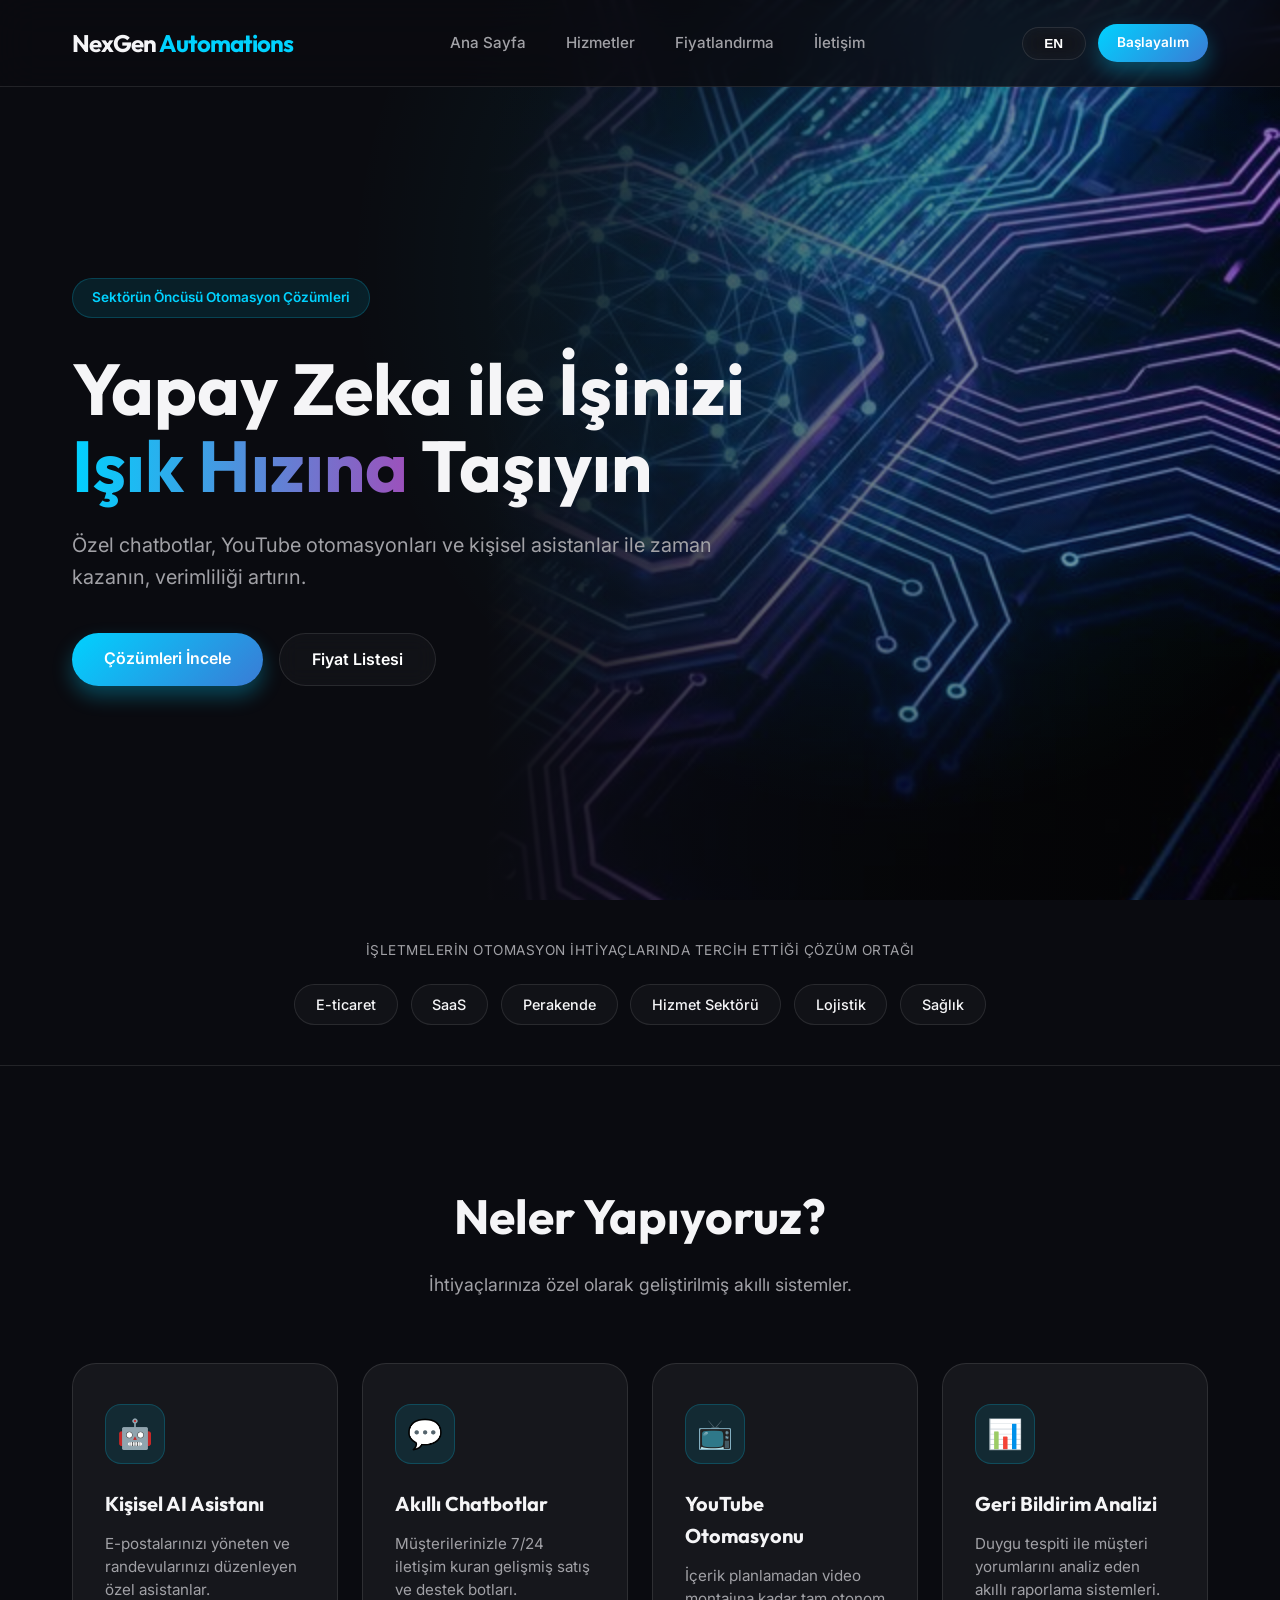
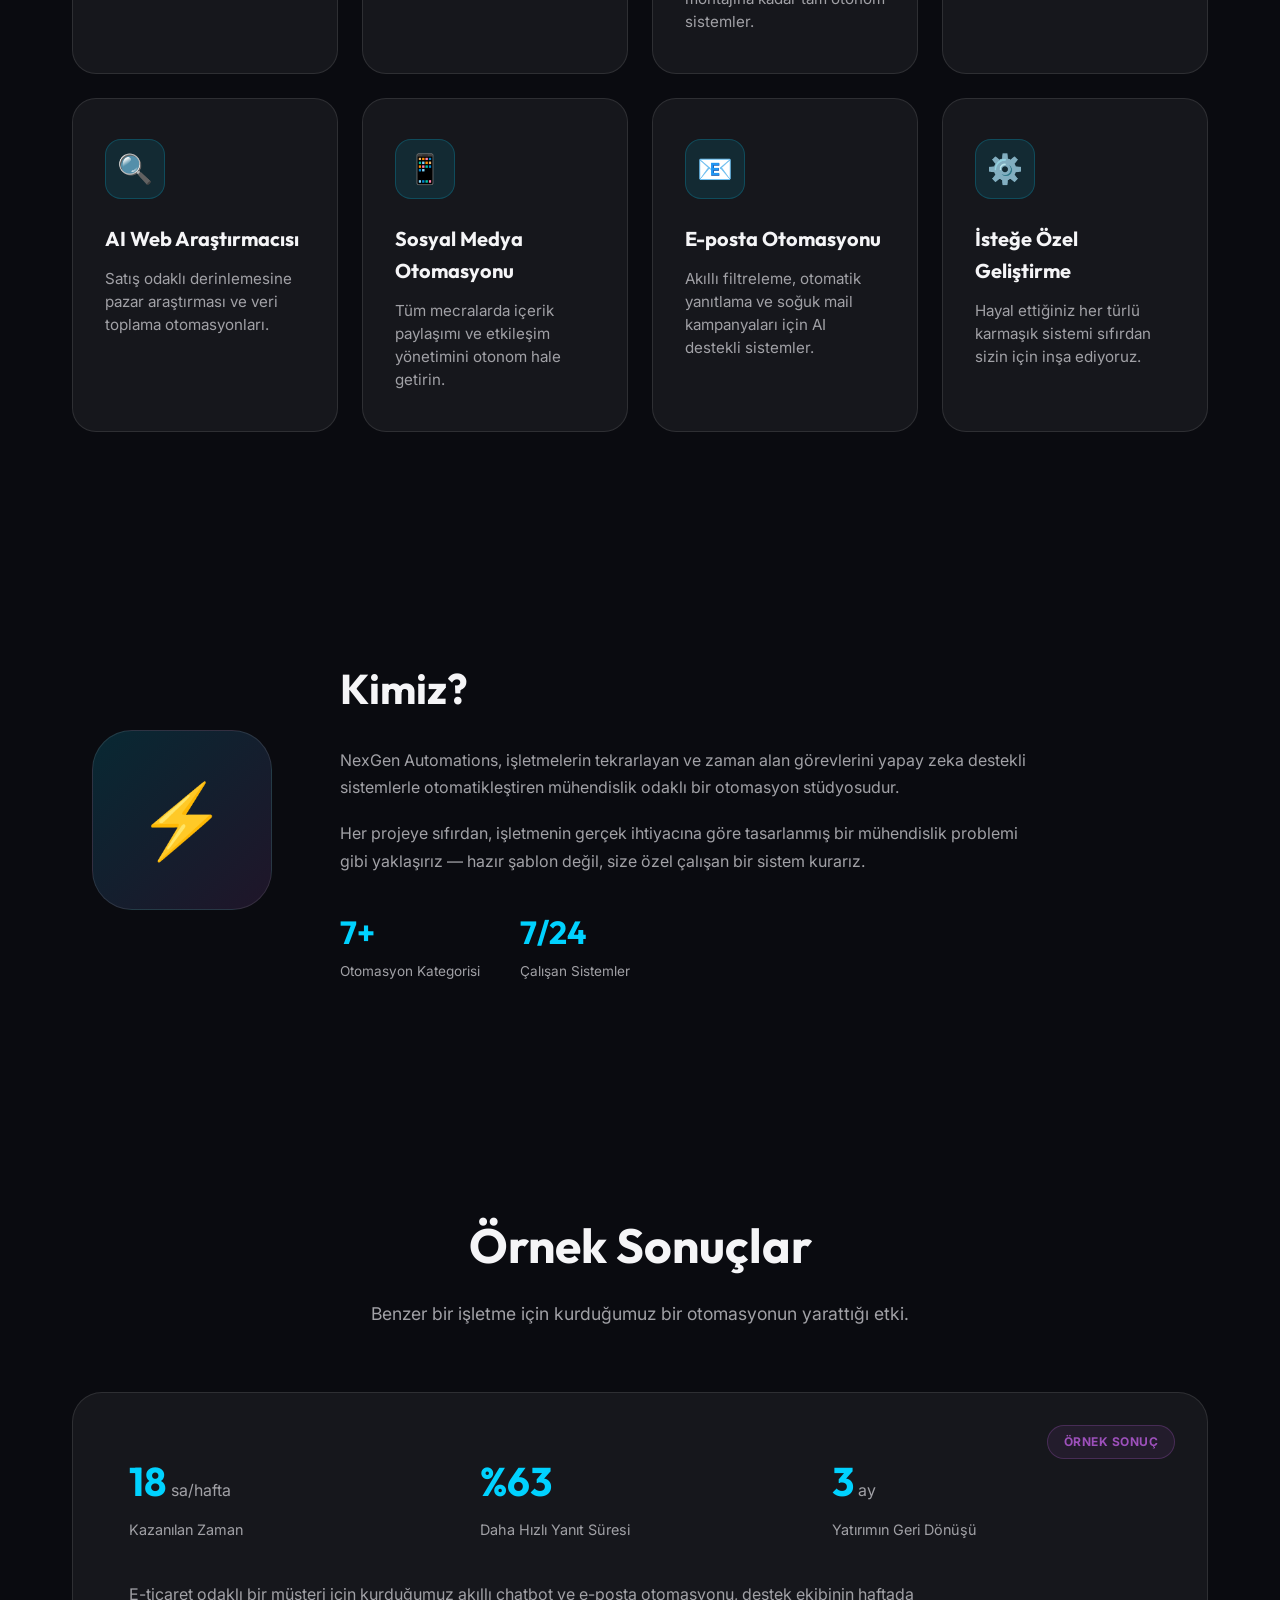
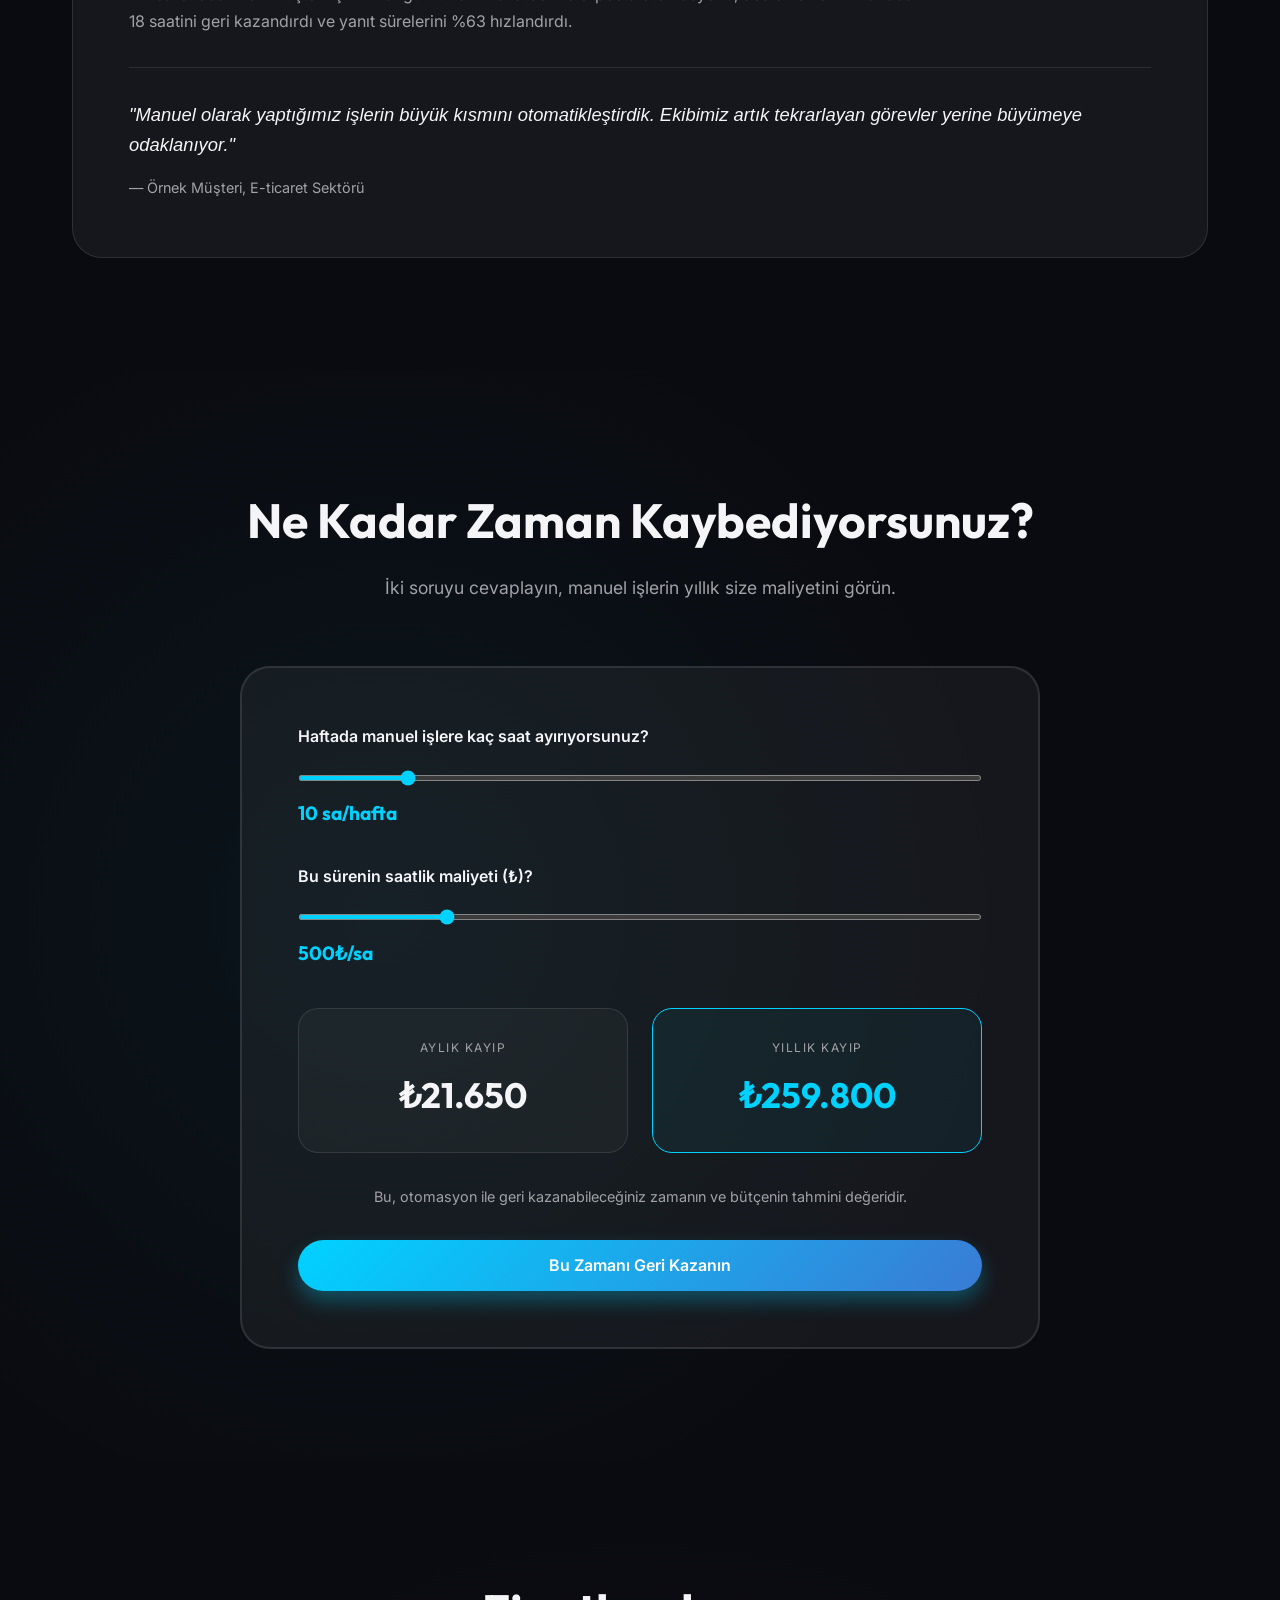
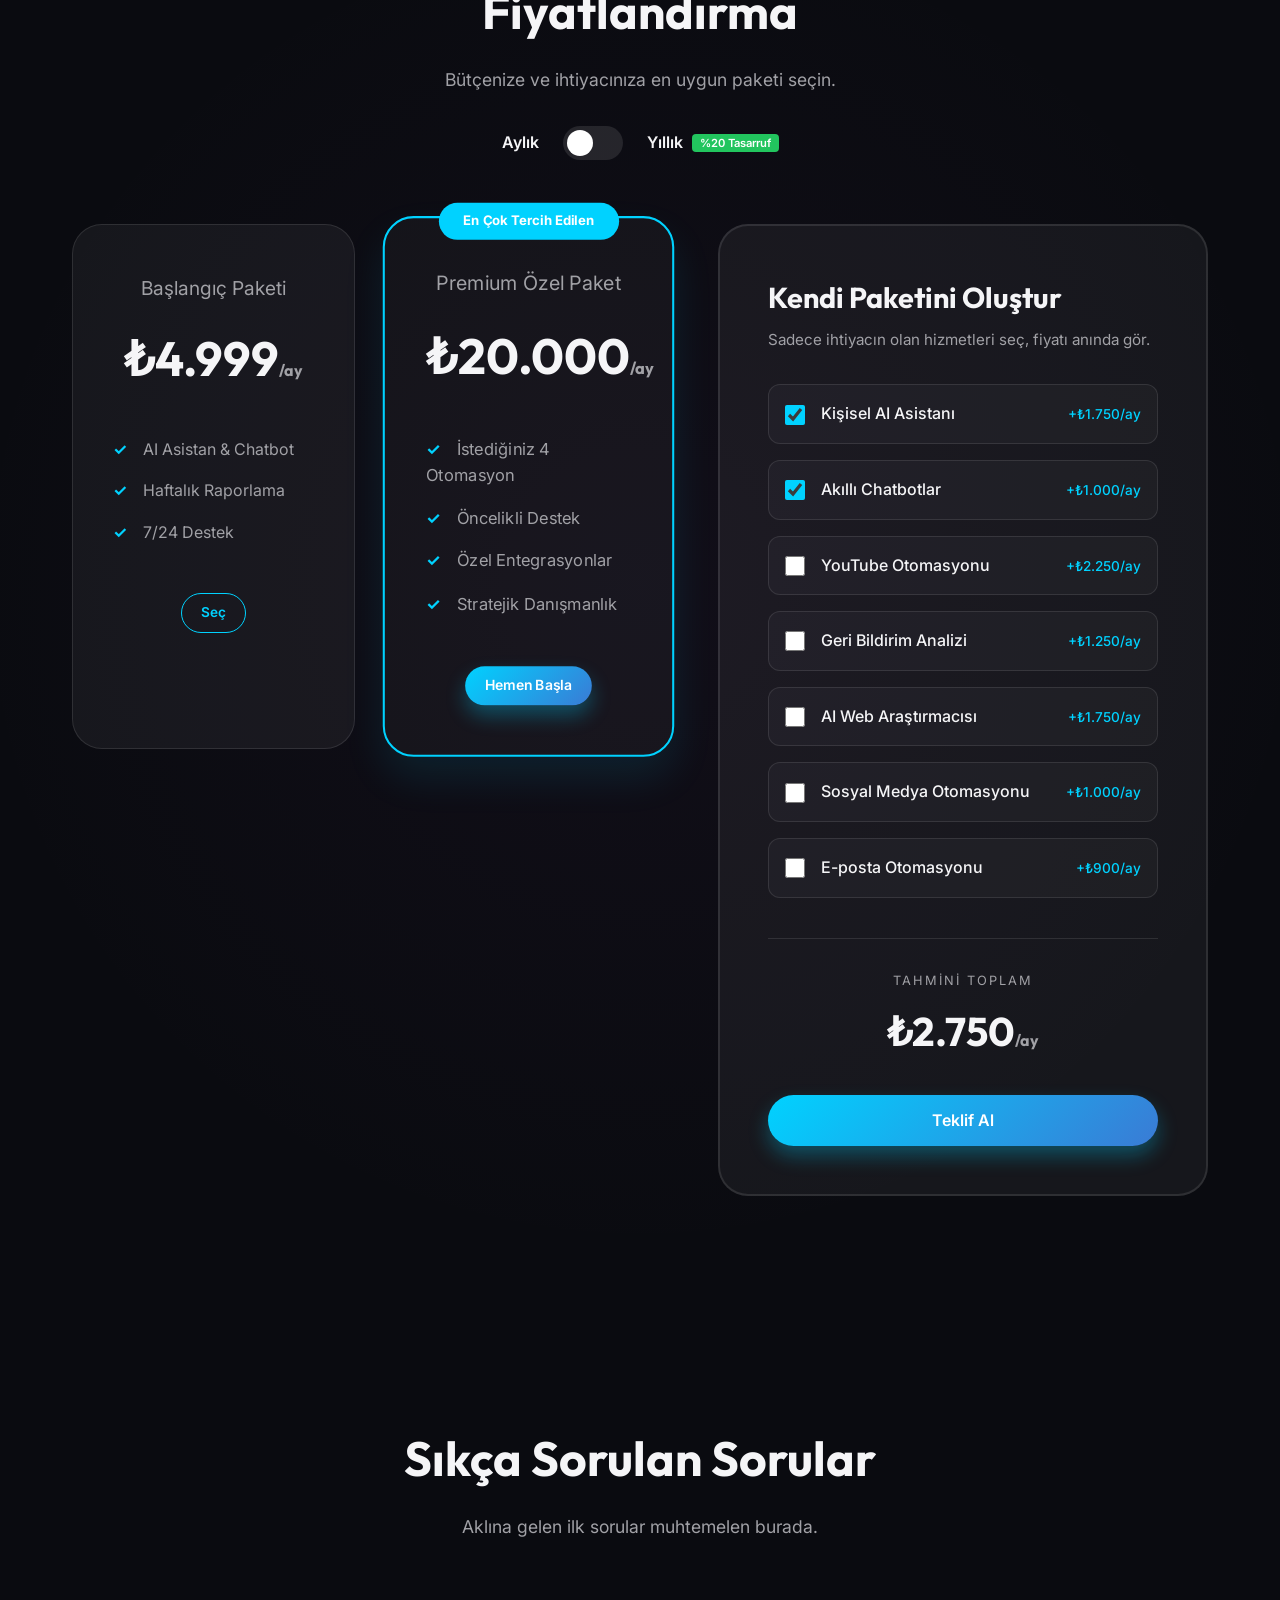
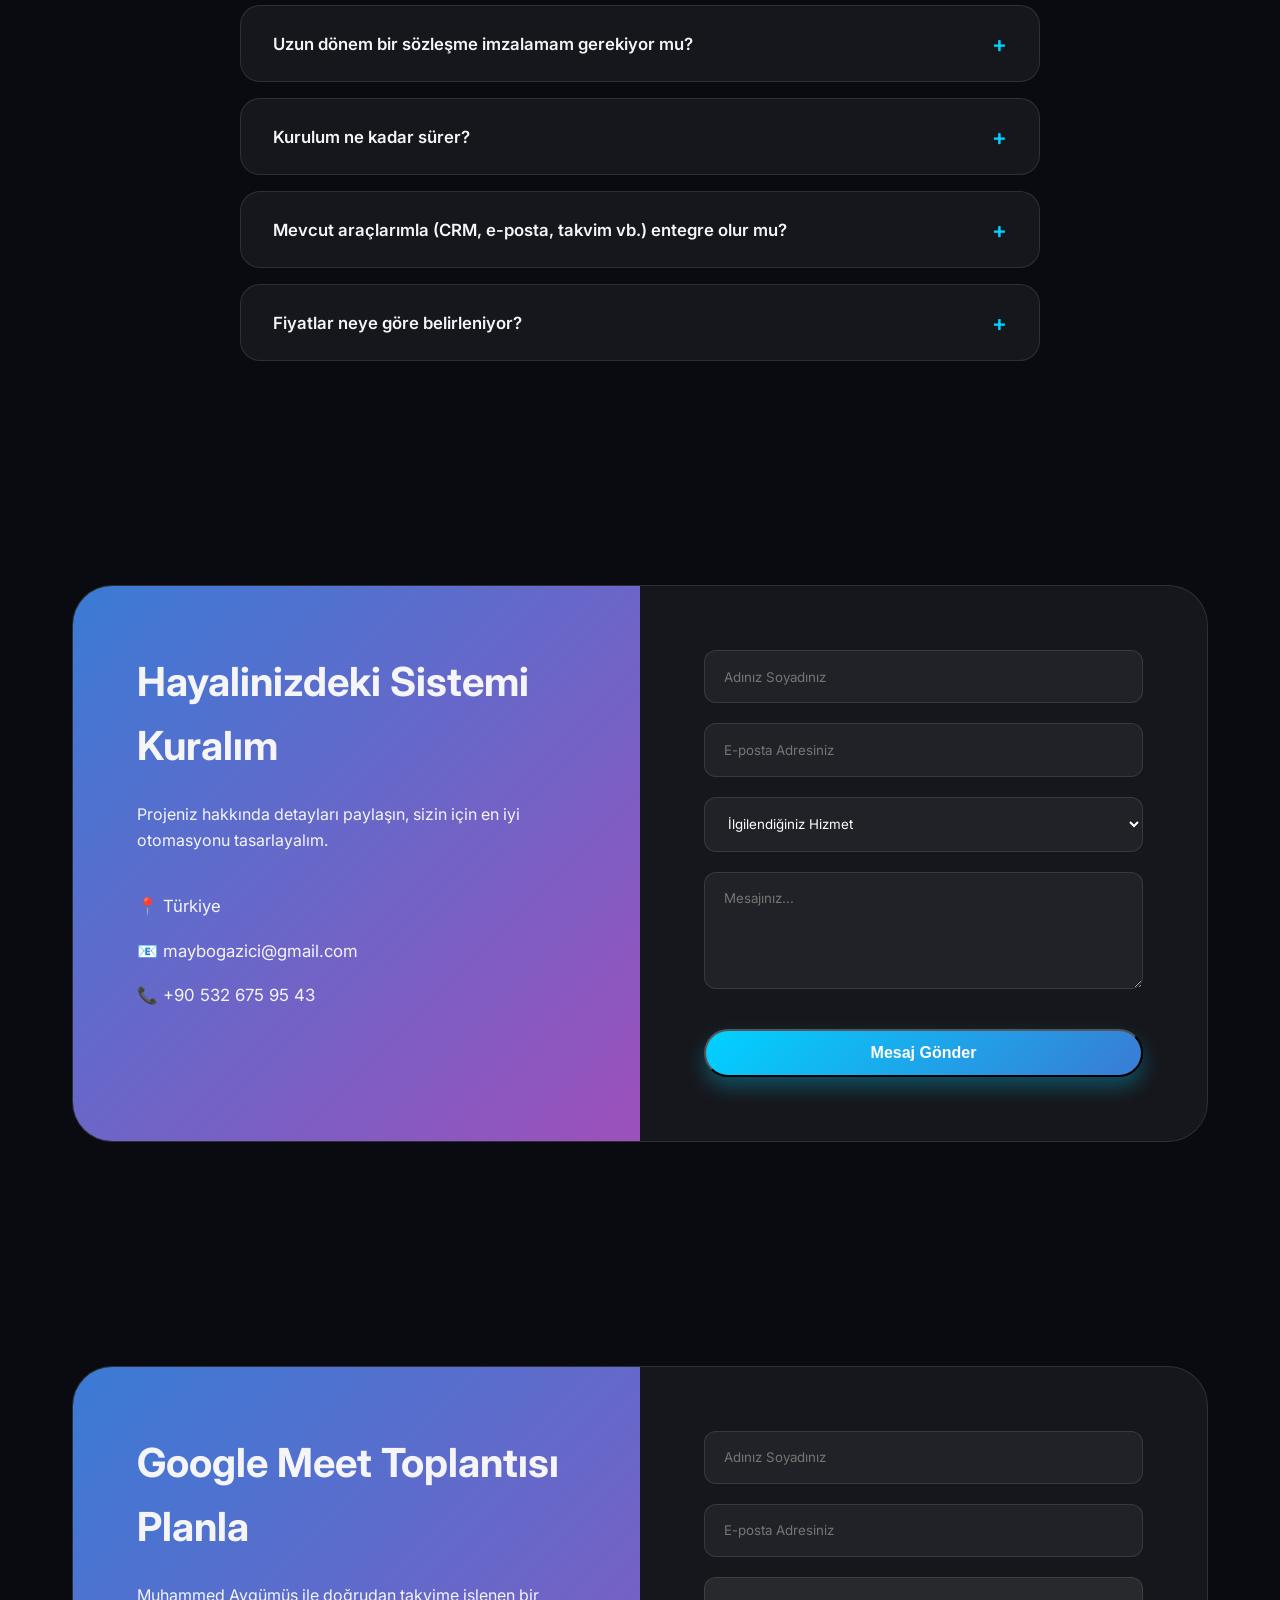
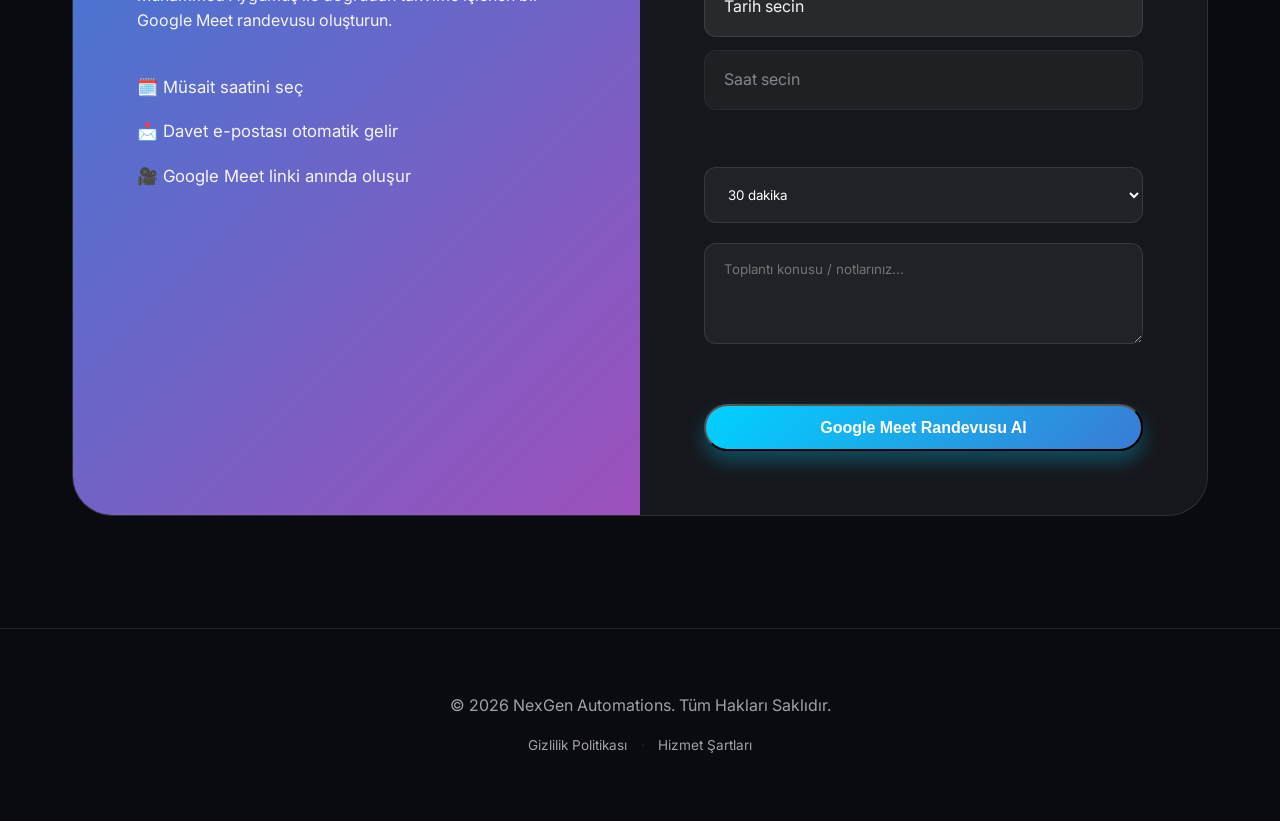
==== commit 84070ce6: "Add trust strip, about, results, ROI calculator, FAQ, US pricing, and legal pages Extends the existi" ====
--- a/index.html
+++ b/index.html
@@ -18,6 +18,7 @@
     <script type="module" crossorigin src="/assets/index-D0EcsKkB.js"></script>
     <link rel="stylesheet" crossorigin href="/assets/index-D__yKQ0Y.css">
     <link rel="stylesheet" href="/assets/meeting-picker.css">
+    <link rel="stylesheet" href="/assets/custom.css">
 </head>
 
 <body>
@@ -63,6 +64,20 @@
             </div>
         </section>
 
+        <section class="trust-strip">
+            <div class="container">
+                <p class="trust-label">İşletmelerin Otomasyon İhtiyaçlarında Tercih Ettiği Çözüm Ortağı</p>
+                <div class="trust-tags">
+                    <span>E-ticaret</span>
+                    <span>SaaS</span>
+                    <span>Perakende</span>
+                    <span>Hizmet Sektörü</span>
+                    <span>Lojistik</span>
+                    <span>Sağlık</span>
+                </div>
+            </div>
+        </section>
+
         <section id="services" class="services">
             <div class="container">
                 <div class="section-header">
@@ -111,6 +126,97 @@
                         <h3>İsteğe Özel Geliştirme</h3>
                         <p>Hayal ettiğiniz her türlü karmaşık sistemi sıfırdan sizin için inşa ediyoruz.</p>
                     </div>
+                </div>
+            </div>
+        </section>
+
+        <section id="about" class="about">
+            <div class="container about-box">
+                <div class="about-visual">
+                    <div class="about-icon">⚡</div>
+                </div>
+                <div class="about-content">
+                    <h2>Kimiz?</h2>
+                    <p>NexGen Automations, işletmelerin tekrarlayan ve zaman alan görevlerini yapay zeka destekli sistemlerle otomatikleştiren mühendislik odaklı bir otomasyon stüdyosudur.</p>
+                    <p>Her projeye sıfırdan, işletmenin gerçek ihtiyacına göre tasarlanmış bir mühendislik problemi gibi yaklaşırız — hazır şablon değil, size özel çalışan bir sistem kurarız.</p>
+                    <div class="about-stats">
+                        <div class="about-stat">
+                            <div class="about-stat-num">7+</div>
+                            <div class="about-stat-label">Otomasyon Kategorisi</div>
+                        </div>
+                        <div class="about-stat">
+                            <div class="about-stat-num">7/24</div>
+                            <div class="about-stat-label">Çalışan Sistemler</div>
+                        </div>
+                    </div>
+                </div>
+            </div>
+        </section>
+
+        <section id="results" class="results">
+            <div class="container">
+                <div class="section-header">
+                    <h2>Örnek Sonuçlar</h2>
+                    <p>Benzer bir işletme için kurduğumuz bir otomasyonun yarattığı etki.</p>
+                </div>
+                <div class="results-grid">
+                    <div class="result-card reveal">
+                        <span class="example-tag">Örnek Sonuç</span>
+                        <div class="result-stats">
+                            <div class="stat">
+                                <div class="stat-num">18<span>sa/hafta</span></div>
+                                <div class="stat-label">Kazanılan Zaman</div>
+                            </div>
+                            <div class="stat">
+                                <div class="stat-num">%63</div>
+                                <div class="stat-label">Daha Hızlı Yanıt Süresi</div>
+                            </div>
+                            <div class="stat">
+                                <div class="stat-num">3<span>ay</span></div>
+                                <div class="stat-label">Yatırımın Geri Dönüşü</div>
+                            </div>
+                        </div>
+                        <p class="result-desc">E-ticaret odaklı bir müşteri için kurduğumuz akıllı chatbot ve e-posta otomasyonu, destek ekibinin haftada 18 saatini geri kazandırdı ve yanıt sürelerini %63 hızlandırdı.</p>
+                        <div class="result-quote">
+                            <p>"Manuel olarak yaptığımız işlerin büyük kısmını otomatikleştirdik. Ekibimiz artık tekrarlayan görevler yerine büyümeye odaklanıyor."</p>
+                            <span class="result-author">— Örnek Müşteri, E-ticaret Sektörü</span>
+                        </div>
+                    </div>
+                </div>
+            </div>
+        </section>
+
+        <section id="roi" class="roi">
+            <div class="container">
+                <div class="section-header">
+                    <h2>Ne Kadar Zaman Kaybediyorsunuz?</h2>
+                    <p>İki soruyu cevaplayın, manuel işlerin yıllık size maliyetini görün.</p>
+                </div>
+                <div class="roi-box reveal">
+                    <div class="roi-inputs">
+                        <div class="roi-field">
+                            <label for="roi-hours">Haftada manuel işlere kaç saat ayırıyorsunuz?</label>
+                            <input type="range" id="roi-hours" min="1" max="60" value="10">
+                            <div class="roi-field-value"><span id="roi-hours-value">10</span> <span class="roi-hours-unit">sa/hafta</span></div>
+                        </div>
+                        <div class="roi-field">
+                            <label for="roi-rate">Bu sürenin saatlik maliyeti (₺)?</label>
+                            <input type="range" id="roi-rate" min="100" max="2000" step="50" value="500">
+                            <div class="roi-field-value"><span id="roi-rate-value">500</span>₺<span class="roi-per-hour">/sa</span></div>
+                        </div>
+                    </div>
+                    <div class="roi-results">
+                        <div class="roi-result-card">
+                            <div class="roi-result-label">Aylık Kayıp</div>
+                            <div class="roi-result-value" id="roi-monthly">₺0</div>
+                        </div>
+                        <div class="roi-result-card highlight">
+                            <div class="roi-result-label">Yıllık Kayıp</div>
+                            <div class="roi-result-value" id="roi-yearly">₺0</div>
+                        </div>
+                    </div>
+                    <p class="roi-note">Bu, otomasyon ile geri kazanabileceğiniz zamanın ve bütçenin tahmini değeridir.</p>
+                    <a href="#contact" class="btn btn-primary full">Bu Zamanı Geri Kazanın</a>
                 </div>
             </div>
         </section>
@@ -134,7 +240,7 @@
                     <div class="pricing-grid">
                         <div class="pricing-card">
                             <div class="plan">Başlangıç Paketi</div>
-                            <div class="price" data-monthly="₺4.999" data-yearly="₺3.999">₺4.999<span>/ay</span></div>
+                            <div class="price" data-monthly="₺2.499" data-yearly="₺1.999">₺2.499<span>/ay</span></div>
                             <ul class="features">
                                 <li>AI Asistan & Chatbot</li>
                                 <li>Haftalık Raporlama</li>
@@ -145,7 +251,7 @@
                         <div class="pricing-card featured">
                             <div class="popular-badge">En Çok Tercih Edilen</div>
                             <div class="plan">Premium Özel Paket</div>
-                            <div class="price" data-monthly="₺20.000" data-yearly="₺16.000">₺20.000<span>/ay</span>
+                            <div class="price" data-monthly="₺10.000" data-yearly="₺8.000">₺10.000<span>/ay</span>
                             </div>
                             <ul class="features">
                                 <li>İstediğiniz 4 Otomasyon</li>
@@ -164,39 +270,106 @@
 
                         <div class="automation-selector">
                             <div class="checkbox-item">
-                                <input type="checkbox" id="check-ai" data-price="3500" checked>
-                                <label for="check-ai">Kişisel AI Asistanı <span>+₺3.500/ay</span></label>
-                            </div>
-                            <div class="checkbox-item">
-                                <input type="checkbox" id="check-bot" data-price="2000" checked>
-                                <label for="check-bot">Akıllı Chatbotlar <span>+₺2.000/ay</span></label>
-                            </div>
-                            <div class="checkbox-item">
-                                <input type="checkbox" id="check-yt" data-price="4500">
-                                <label for="check-yt">YouTube Otomasyonu <span>+₺4.500/ay</span></label>
-                            </div>
-                            <div class="checkbox-item">
-                                <input type="checkbox" id="check-sentiment" data-price="2500">
-                                <label for="check-sentiment">Geri Bildirim Analizi <span>+₺2.500/ay</span></label>
-                            </div>
-                            <div class="checkbox-item">
-                                <input type="checkbox" id="check-research" data-price="3500">
-                                <label for="check-research">AI Web Araştırmacısı <span>+₺3.500/ay</span></label>
-                            </div>
-                            <div class="checkbox-item">
-                                <input type="checkbox" id="check-social" data-price="2000">
-                                <label for="check-social">Sosyal Medya Otomasyonu <span>+₺2.000/ay</span></label>
-                            </div>
-                            <div class="checkbox-item">
-                                <input type="checkbox" id="check-email" data-price="1800">
-                                <label for="check-email">E-posta Otomasyonu <span>+₺1.800/ay</span></label>
+                                <input type="checkbox" id="check-ai" data-price="1750" checked>
+                                <label for="check-ai">Kişisel AI Asistanı <span>+₺1.750/ay</span></label>
+                            </div>
+                            <div class="checkbox-item">
+                                <input type="checkbox" id="check-bot" data-price="1000" checked>
+                                <label for="check-bot">Akıllı Chatbotlar <span>+₺1.000/ay</span></label>
+                            </div>
+                            <div class="checkbox-item">
+                                <input type="checkbox" id="check-yt" data-price="2250">
+                                <label for="check-yt">YouTube Otomasyonu <span>+₺2.250/ay</span></label>
+                            </div>
+                            <div class="checkbox-item">
+                                <input type="checkbox" id="check-sentiment" data-price="1250">
+                                <label for="check-sentiment">Geri Bildirim Analizi <span>+₺1.250/ay</span></label>
+                            </div>
+                            <div class="checkbox-item">
+                                <input type="checkbox" id="check-research" data-price="1750">
+                                <label for="check-research">AI Web Araştırmacısı <span>+₺1.750/ay</span></label>
+                            </div>
+                            <div class="checkbox-item">
+                                <input type="checkbox" id="check-social" data-price="1000">
+                                <label for="check-social">Sosyal Medya Otomasyonu <span>+₺1.000/ay</span></label>
+                            </div>
+                            <div class="checkbox-item">
+                                <input type="checkbox" id="check-email" data-price="900">
+                                <label for="check-email">E-posta Otomasyonu <span>+₺900/ay</span></label>
                             </div>
                         </div>
 
                         <div class="total-calc">
                             <div class="total-label">Tahmini Toplam</div>
-                            <div id="dynamic-total" class="total-price">₺3.500<span>/ay</span></div>
+                            <div id="dynamic-total" class="total-price">₺2.750<span>/ay</span></div>
                             <a href="#contact" class="btn btn-primary full">Teklif Al</a>
+                        </div>
+                    </div>
+                </div>
+
+                <!-- US launch offer (shown only in EN) -->
+                <div class="us-pricing-offer">
+                    <div class="us-offer-card reveal">
+                        <div class="popular-badge">Limited-Time Launch Offer</div>
+                        <h3>Full Automation Package</h3>
+                        <p class="us-offer-subtitle">Everything you need to automate your business, one simple plan.</p>
+                        <div class="us-price">
+                            <span class="us-price-intro">$50<span>/mo</span></span>
+                            <span class="us-price-note">for your first 6 months, then $100/mo</span>
+                        </div>
+                        <ul class="features">
+                            <li>Personal AI Assistant & Chatbot</li>
+                            <li>Weekly Performance Reporting</li>
+                            <li>Priority Support</li>
+                            <li>Custom Integrations</li>
+                        </ul>
+                        <a href="#contact" class="btn btn-primary full">Claim This Offer</a>
+                    </div>
+                </div>
+            </div>
+        </section>
+
+        <section id="faq" class="faq">
+            <div class="container">
+                <div class="section-header">
+                    <h2>Sıkça Sorulan Sorular</h2>
+                    <p>Aklına gelen ilk sorular muhtemelen burada.</p>
+                </div>
+                <div class="faq-list">
+                    <div class="faq-item">
+                        <button type="button" class="faq-question" aria-expanded="false">
+                            <span>Uzun dönem bir sözleşme imzalamam gerekiyor mu?</span>
+                            <span class="faq-icon">+</span>
+                        </button>
+                        <div class="faq-answer">
+                            <p>Hayır. Uzun dönem bir sözleşme yok, istediğiniz zaman iptal edebilirsiniz. İptal sonrası sistemleriniz mevcut faturalandırma döneminin sonuna kadar çalışmaya devam eder.</p>
+                        </div>
+                    </div>
+                    <div class="faq-item">
+                        <button type="button" class="faq-question" aria-expanded="false">
+                            <span>Kurulum ne kadar sürer?</span>
+                            <span class="faq-icon">+</span>
+                        </button>
+                        <div class="faq-answer">
+                            <p>Kurulum süresi projenin kapsamına göre değişir, genelde 1-3 hafta arasında sürer. Görüşme sonrası size net bir zaman çizelgesi paylaşırız.</p>
+                        </div>
+                    </div>
+                    <div class="faq-item">
+                        <button type="button" class="faq-question" aria-expanded="false">
+                            <span>Mevcut araçlarımla (CRM, e-posta, takvim vb.) entegre olur mu?</span>
+                            <span class="faq-icon">+</span>
+                        </button>
+                        <div class="faq-answer">
+                            <p>Genellikle evet. Otomasyonları, kullandığınız mevcut araçlara entegre şekilde tasarlıyoruz; hangi araçları kullandığınızı görüşme sırasında öğrenip ona göre planlıyoruz.</p>
+                        </div>
+                    </div>
+                    <div class="faq-item">
+                        <button type="button" class="faq-question" aria-expanded="false">
+                            <span>Fiyatlar neye göre belirleniyor?</span>
+                            <span class="faq-icon">+</span>
+                        </button>
+                        <div class="faq-answer">
+                            <p>Hazır paketlerimiz var, ayrıca yalnızca ihtiyacınız olan otomasyonları seçip kendi paketinizi de oluşturabilirsiniz. Tam özel projeler için görüşme sonrası ayrı bir teklif hazırlarız.</p>
                         </div>
                     </div>
                 </div>
@@ -292,10 +465,16 @@
         <footer>
             <div class="container">
                 <p>&copy; 2026 NexGen Automations. Tüm Hakları Saklıdır.</p>
+                <div class="footer-links">
+                    <a href="/privacy.html">Gizlilik Politikası</a>
+                    <span class="footer-links-sep">·</span>
+                    <a href="/terms.html">Hizmet Şartları</a>
+                </div>
             </div>
         </footer>
     </div>
     <script src="/assets/meeting-picker.js" defer></script>
+    <script src="/assets/custom.js" defer></script>
     <script>
         (function () {
             const toggle = document.getElementById("nav-toggle");
--- a/assets/custom.css
+++ b/assets/custom.css
@@ -0,0 +1,465 @@
+/* Trust strip */
+.trust-strip {
+  padding: 2.5rem 0;
+  border-bottom: 1px solid var(--glass-border);
+}
+
+.trust-label {
+  text-align: center;
+  color: var(--text-dim);
+  font-size: 0.85rem;
+  letter-spacing: 0.5px;
+  text-transform: uppercase;
+  margin-bottom: 1.4rem;
+}
+
+.trust-tags {
+  display: flex;
+  justify-content: center;
+  flex-wrap: wrap;
+  gap: 0.8rem;
+}
+
+.trust-tags span {
+  background: var(--glass);
+  border: 1px solid var(--glass-border);
+  color: var(--text-light);
+  padding: 0.5rem 1.3rem;
+  border-radius: 50px;
+  font-size: 0.9rem;
+  font-weight: 500;
+}
+
+/* About */
+.about {
+  padding: 7rem 0;
+}
+
+.about-box {
+  display: grid;
+  grid-template-columns: 220px 1fr;
+  gap: 3rem;
+  align-items: center;
+}
+
+.about-visual {
+  display: flex;
+  justify-content: center;
+}
+
+.about-icon {
+  width: 180px;
+  height: 180px;
+  border-radius: 40px;
+  background: linear-gradient(135deg, rgba(0, 210, 255, 0.15), rgba(157, 80, 187, 0.15));
+  border: 1px solid var(--glass-border);
+  display: flex;
+  align-items: center;
+  justify-content: center;
+  font-size: 4.5rem;
+}
+
+.about-content h2 {
+  font-family: var(--font-heading);
+  font-size: clamp(2rem, 4vw, 2.6rem);
+  margin-bottom: 1.5rem;
+}
+
+.about-content p {
+  color: var(--text-dim);
+  margin-bottom: 1.2rem;
+  max-width: 70ch;
+  line-height: 1.7;
+}
+
+.about-stats {
+  display: flex;
+  gap: 2.5rem;
+  margin-top: 2rem;
+}
+
+.about-stat-num {
+  font-family: var(--font-heading);
+  font-size: 2rem;
+  font-weight: 700;
+  color: var(--primary);
+}
+
+.about-stat-label {
+  color: var(--text-dim);
+  font-size: 0.85rem;
+  margin-top: 0.2rem;
+}
+
+/* Results / testimonial */
+.results {
+  padding: 7rem 0;
+}
+
+.results-grid {
+  display: grid;
+  gap: 2rem;
+}
+
+.result-card {
+  background: var(--bg-card);
+  border: 1px solid var(--glass-border);
+  border-radius: 30px;
+  padding: 3.5rem;
+  position: relative;
+}
+
+.example-tag {
+  position: absolute;
+  top: 2rem;
+  right: 2rem;
+  background: rgba(157, 80, 187, 0.1);
+  color: var(--accent);
+  border: 1px solid rgba(157, 80, 187, 0.3);
+  padding: 0.4rem 1rem;
+  border-radius: 50px;
+  font-size: 0.75rem;
+  font-weight: 700;
+  letter-spacing: 0.5px;
+  text-transform: uppercase;
+}
+
+.result-stats {
+  display: grid;
+  grid-template-columns: repeat(auto-fit, minmax(160px, 1fr));
+  gap: 2rem;
+  margin-bottom: 2.5rem;
+}
+
+.stat-num {
+  font-family: var(--font-heading);
+  font-size: 2.5rem;
+  font-weight: 700;
+  color: var(--primary);
+}
+
+.stat-num span {
+  font-size: 1rem;
+  color: var(--text-dim);
+  margin-left: 0.3rem;
+  font-family: var(--font-main);
+  font-weight: 400;
+}
+
+.stat-label {
+  color: var(--text-dim);
+  font-size: 0.9rem;
+  margin-top: 0.3rem;
+}
+
+.result-desc {
+  color: var(--text-dim);
+  margin-bottom: 2rem;
+  max-width: 800px;
+  line-height: 1.7;
+}
+
+.result-quote {
+  border-top: 1px solid var(--glass-border);
+  padding-top: 2rem;
+}
+
+.result-quote p {
+  font-size: 1.15rem;
+  font-style: italic;
+  margin-bottom: 1rem;
+}
+
+.result-author {
+  color: var(--text-dim);
+  font-size: 0.9rem;
+}
+
+/* ROI calculator */
+.roi {
+  padding: 7rem 0;
+  background: radial-gradient(circle at 30% 50%, rgba(0, 210, 255, 0.05), transparent 60%);
+}
+
+.roi-box {
+  background: var(--bg-card);
+  border: 2px solid var(--glass-border);
+  border-radius: 30px;
+  padding: 3.5rem;
+  max-width: 800px;
+  margin: 0 auto;
+  text-align: center;
+}
+
+.roi-inputs {
+  display: grid;
+  gap: 2.2rem;
+  margin-bottom: 2.5rem;
+  text-align: left;
+}
+
+.roi-field label {
+  display: block;
+  margin-bottom: 0.8rem;
+  font-weight: 600;
+  color: var(--text-light);
+}
+
+.roi-field input[type="range"] {
+  width: 100%;
+  accent-color: var(--primary);
+  height: 6px;
+  cursor: pointer;
+}
+
+.roi-field-value {
+  margin-top: 0.6rem;
+  color: var(--primary);
+  font-weight: 700;
+  font-family: var(--font-heading);
+  font-size: 1.2rem;
+}
+
+.roi-results {
+  display: grid;
+  grid-template-columns: 1fr 1fr;
+  gap: 1.5rem;
+  margin-bottom: 2rem;
+}
+
+.roi-result-card {
+  background: rgba(255, 255, 255, 0.03);
+  border: 1px solid var(--glass-border);
+  border-radius: 20px;
+  padding: 1.8rem;
+}
+
+.roi-result-card.highlight {
+  border-color: var(--primary);
+  background: rgba(0, 210, 255, 0.05);
+}
+
+.roi-result-label {
+  text-transform: uppercase;
+  font-size: 0.75rem;
+  letter-spacing: 1.5px;
+  color: var(--text-dim);
+  margin-bottom: 0.6rem;
+}
+
+.roi-result-value {
+  font-family: var(--font-heading);
+  font-size: 2.2rem;
+  font-weight: 700;
+}
+
+.roi-result-card.highlight .roi-result-value {
+  color: var(--primary);
+}
+
+.roi-note {
+  color: var(--text-dim);
+  font-size: 0.9rem;
+  margin-bottom: 2rem;
+}
+
+/* US launch offer */
+.us-pricing-offer {
+  display: none;
+  max-width: 560px;
+  margin: 0 auto;
+}
+
+.us-offer-card {
+  background: var(--bg-card);
+  border: 2px solid var(--primary);
+  border-radius: 30px;
+  padding: 4rem 3rem;
+  text-align: center;
+  position: relative;
+  box-shadow: 0 20px 40px rgba(0, 210, 255, 0.1);
+}
+
+.us-offer-card h3 {
+  font-family: var(--font-heading);
+  font-size: 1.8rem;
+  margin-bottom: 0.8rem;
+}
+
+.us-offer-subtitle {
+  color: var(--text-dim);
+  margin-bottom: 2.5rem;
+}
+
+.us-price {
+  margin-bottom: 2.5rem;
+}
+
+.us-price-intro {
+  display: block;
+  font-family: var(--font-heading);
+  font-size: 3.5rem;
+  font-weight: 700;
+  color: var(--primary);
+}
+
+.us-price-intro span {
+  font-size: 1.2rem;
+  color: var(--text-dim);
+  font-family: var(--font-main);
+  font-weight: 400;
+}
+
+.us-price-note {
+  display: block;
+  color: var(--text-dim);
+  font-size: 0.95rem;
+  margin-top: 0.5rem;
+}
+
+.us-offer-card .features {
+  display: inline-block;
+  text-align: left;
+  margin-bottom: 2.5rem;
+}
+
+body.lang-en .pricing-toggle {
+  display: none;
+}
+
+body.lang-en .pricing-container {
+  display: none;
+}
+
+body.lang-en .us-pricing-offer {
+  display: block;
+}
+
+/* FAQ */
+.faq {
+  padding: 7rem 0;
+}
+
+.faq-list {
+  max-width: 800px;
+  margin: 0 auto;
+  display: flex;
+  flex-direction: column;
+  gap: 1rem;
+}
+
+.faq-item {
+  background: var(--bg-card);
+  border: 1px solid var(--glass-border);
+  border-radius: 20px;
+  overflow: hidden;
+}
+
+.faq-question {
+  width: 100%;
+  display: flex;
+  justify-content: space-between;
+  align-items: center;
+  gap: 1rem;
+  background: none;
+  border: none;
+  color: var(--text-light);
+  font-family: inherit;
+  font-size: 1.05rem;
+  font-weight: 600;
+  text-align: left;
+  padding: 1.5rem 2rem;
+  cursor: pointer;
+}
+
+.faq-icon {
+  flex: 0 0 auto;
+  font-size: 1.4rem;
+  color: var(--primary);
+  transition: transform 0.3s ease;
+}
+
+.faq-question[aria-expanded="true"] .faq-icon {
+  transform: rotate(45deg);
+}
+
+.faq-answer {
+  max-height: 0;
+  overflow: hidden;
+  transition: max-height 0.3s ease;
+}
+
+.faq-answer p {
+  color: var(--text-dim);
+  padding: 0 2rem 1.5rem;
+  line-height: 1.7;
+}
+
+/* Footer links */
+.footer-links {
+  margin-top: 1rem;
+  font-size: 0.85rem;
+}
+
+.footer-links a {
+  color: var(--text-dim);
+  text-decoration: none;
+}
+
+.footer-links a:hover {
+  color: var(--primary);
+}
+
+.footer-links-sep {
+  margin: 0 0.6rem;
+  color: var(--glass-border);
+}
+
+@media (max-width: 992px) {
+  .about-box {
+    grid-template-columns: 1fr;
+    text-align: center;
+  }
+
+  .about-stats {
+    justify-content: center;
+  }
+
+  .roi-results {
+    grid-template-columns: 1fr;
+  }
+
+  .result-stats {
+    grid-template-columns: 1fr 1fr;
+  }
+}
+
+@media (max-width: 640px) {
+  .about,
+  .results,
+  .roi,
+  .faq {
+    padding: 5rem 0;
+  }
+
+  .roi-box,
+  .result-card,
+  .us-offer-card {
+    padding: 2rem;
+  }
+
+  .about-icon {
+    width: 130px;
+    height: 130px;
+    font-size: 3.2rem;
+    border-radius: 28px;
+  }
+
+  .faq-question {
+    padding: 1.2rem 1.5rem;
+  }
+
+  .faq-answer p {
+    padding: 0 1.5rem 1.2rem;
+  }
+}
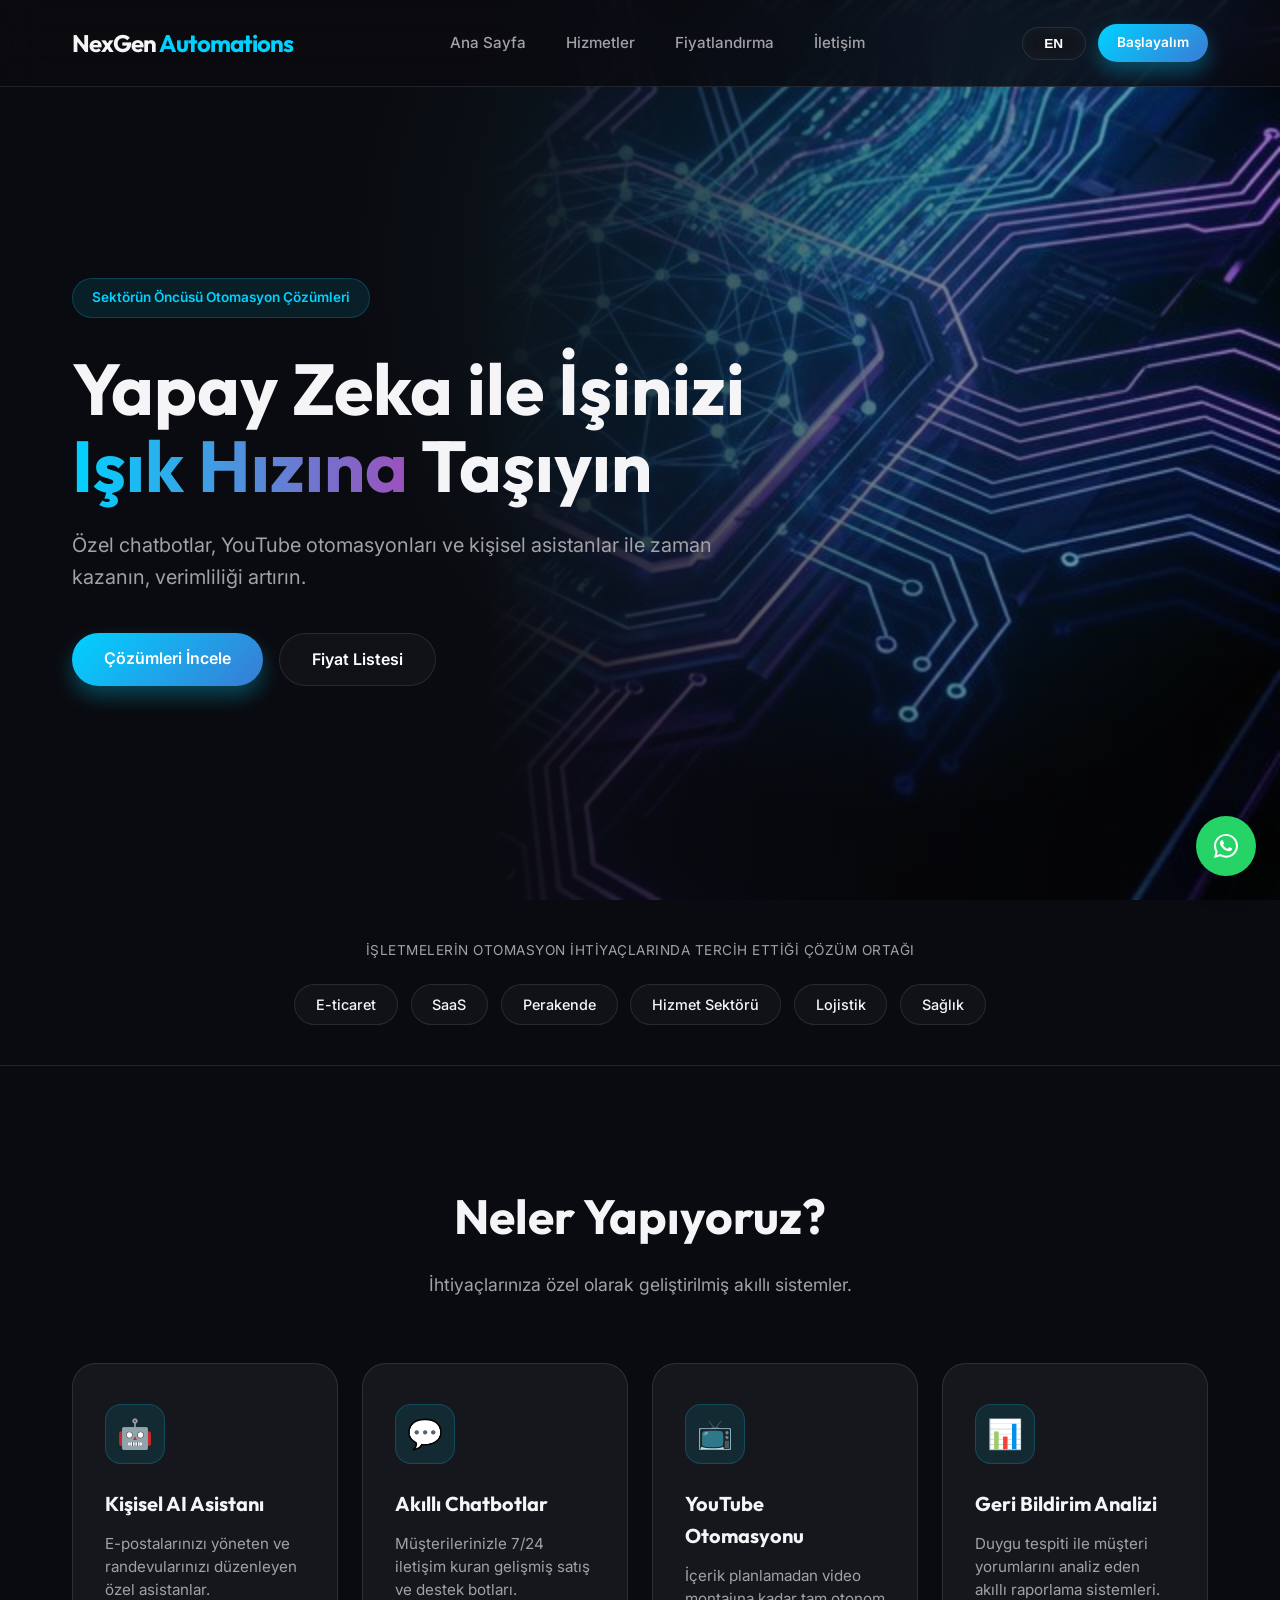
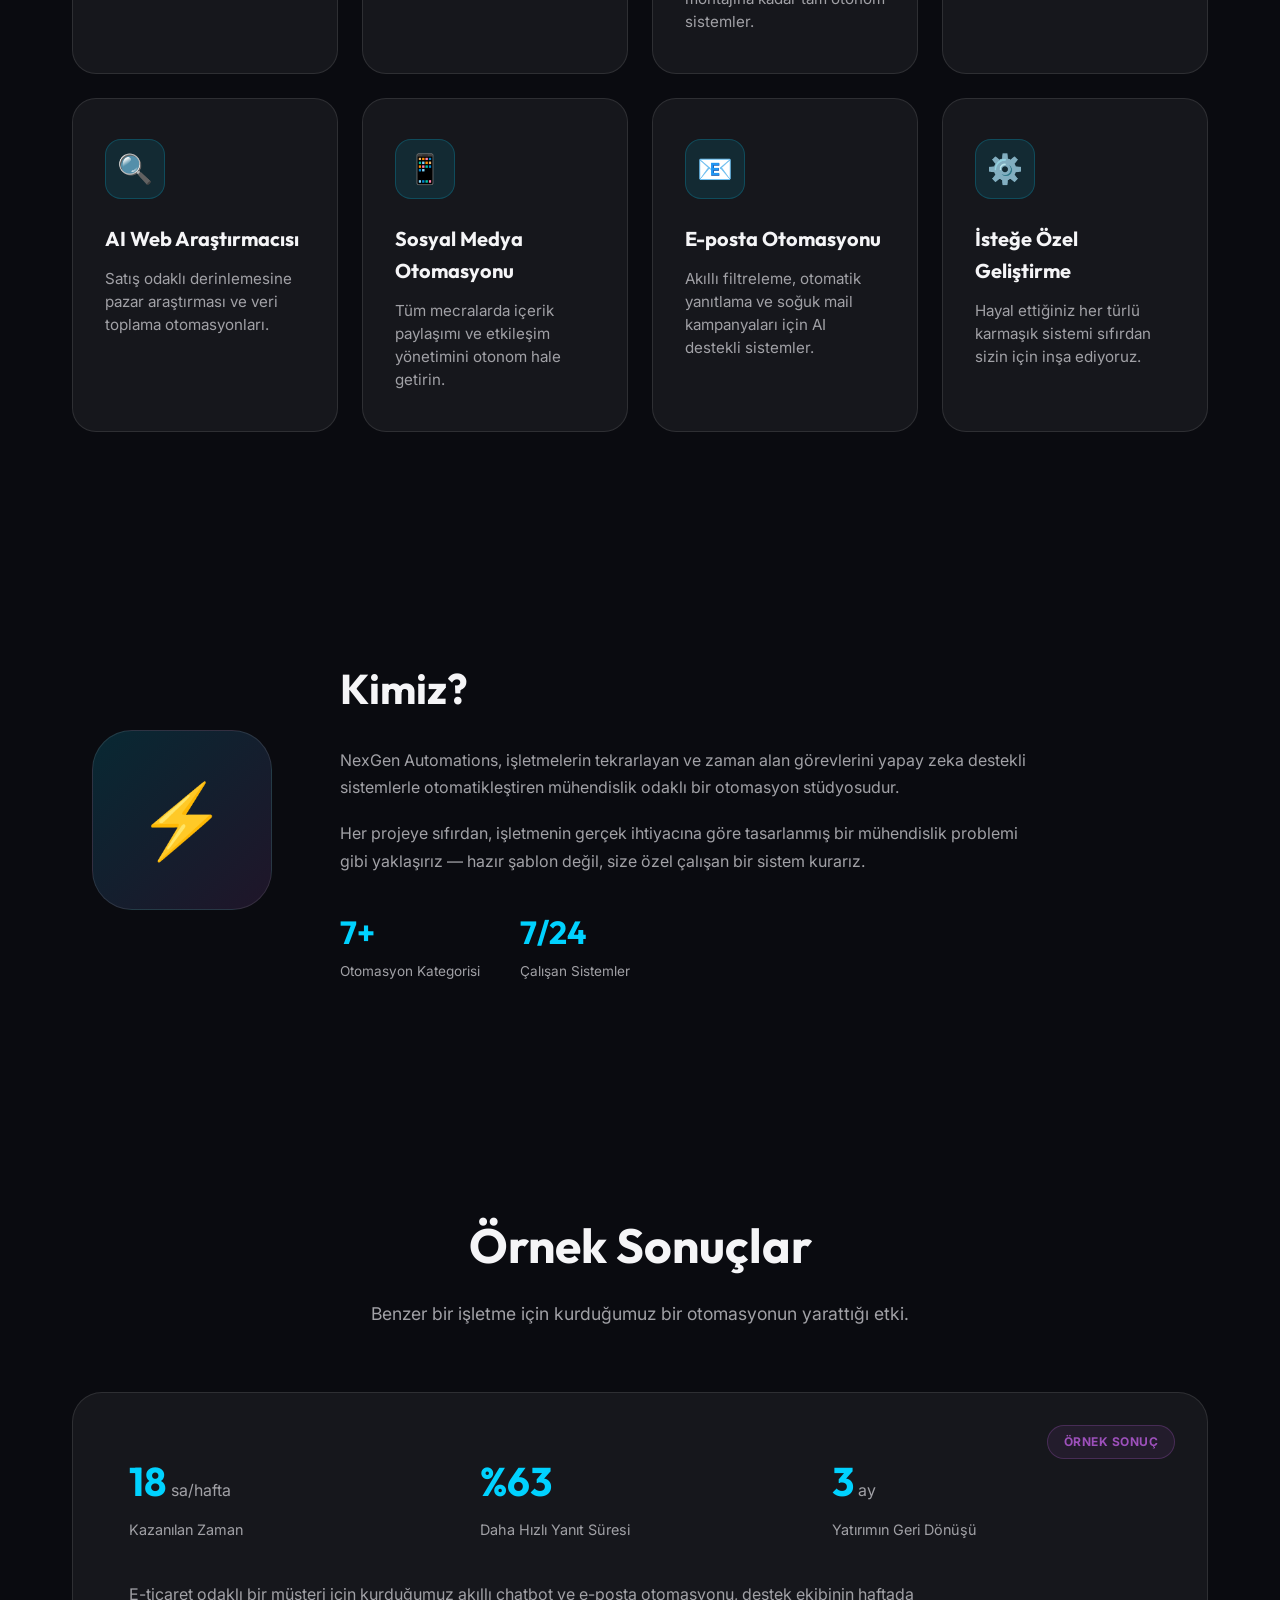
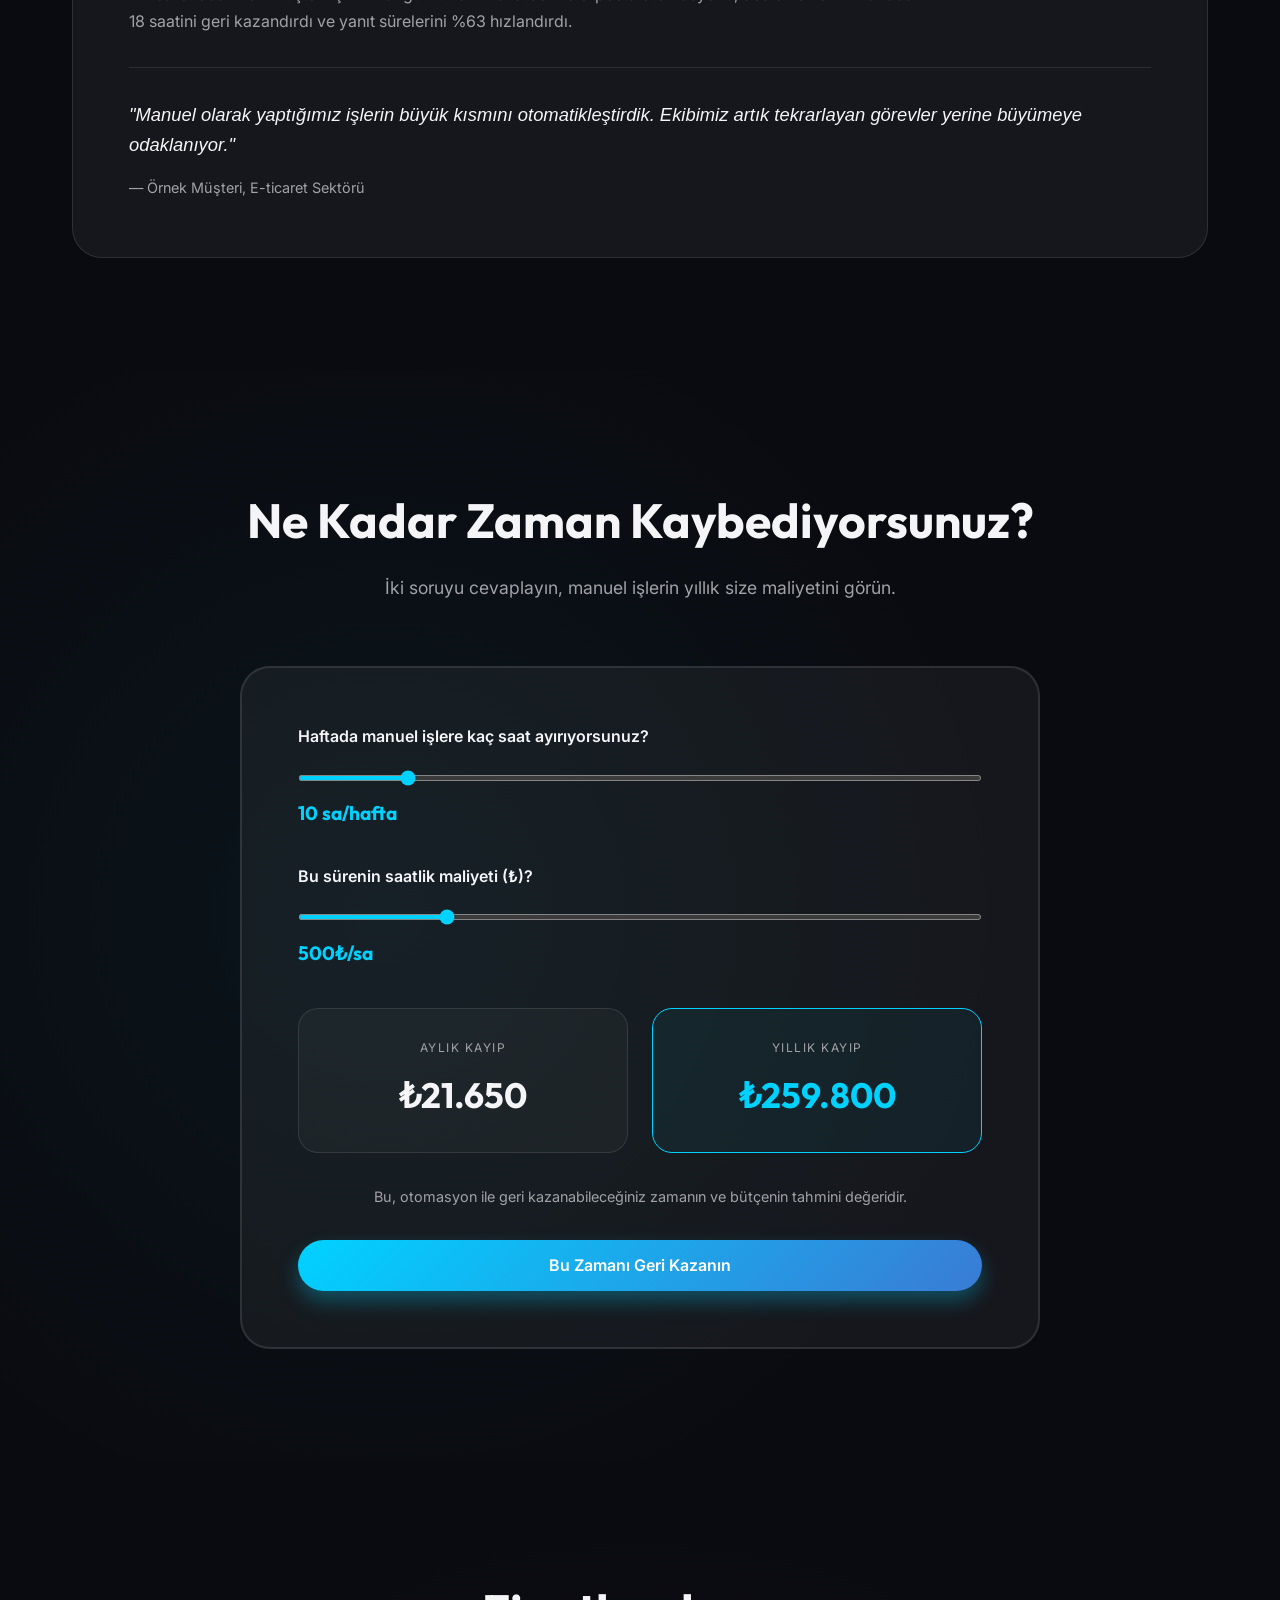
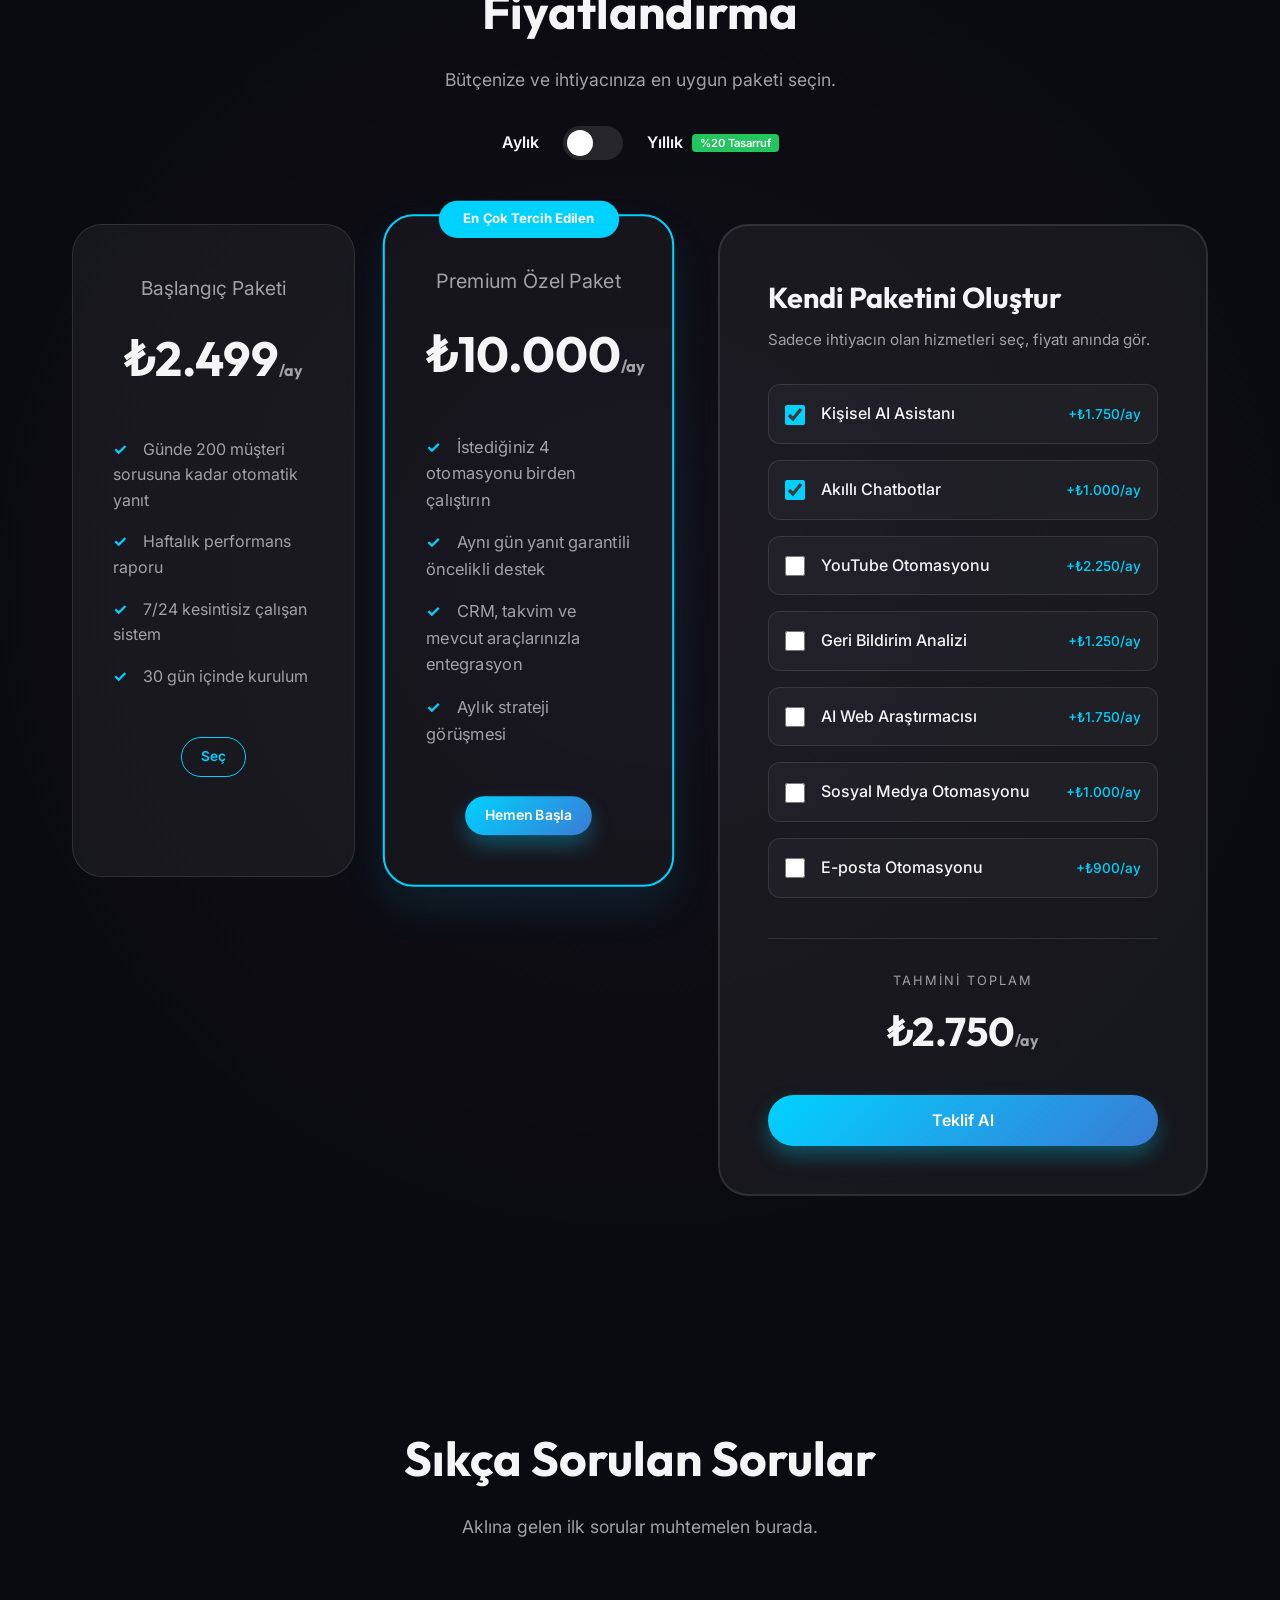
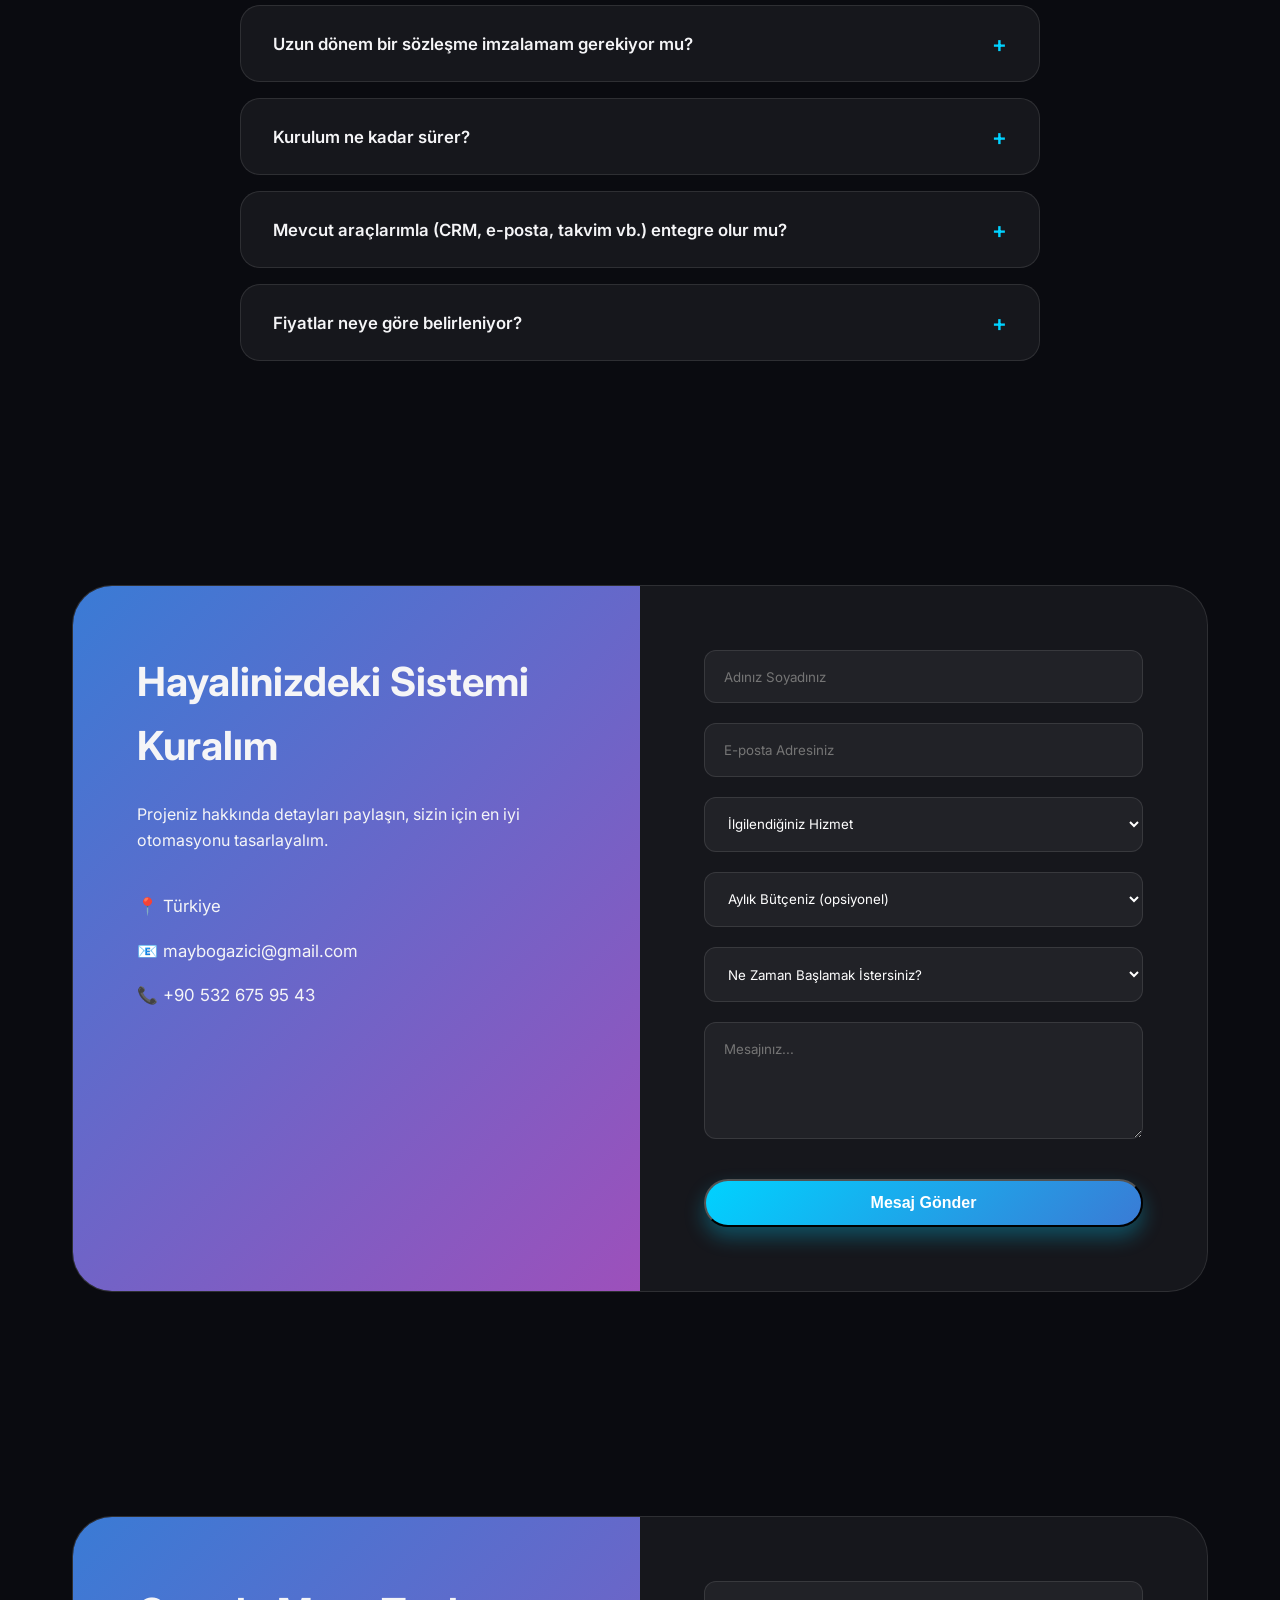
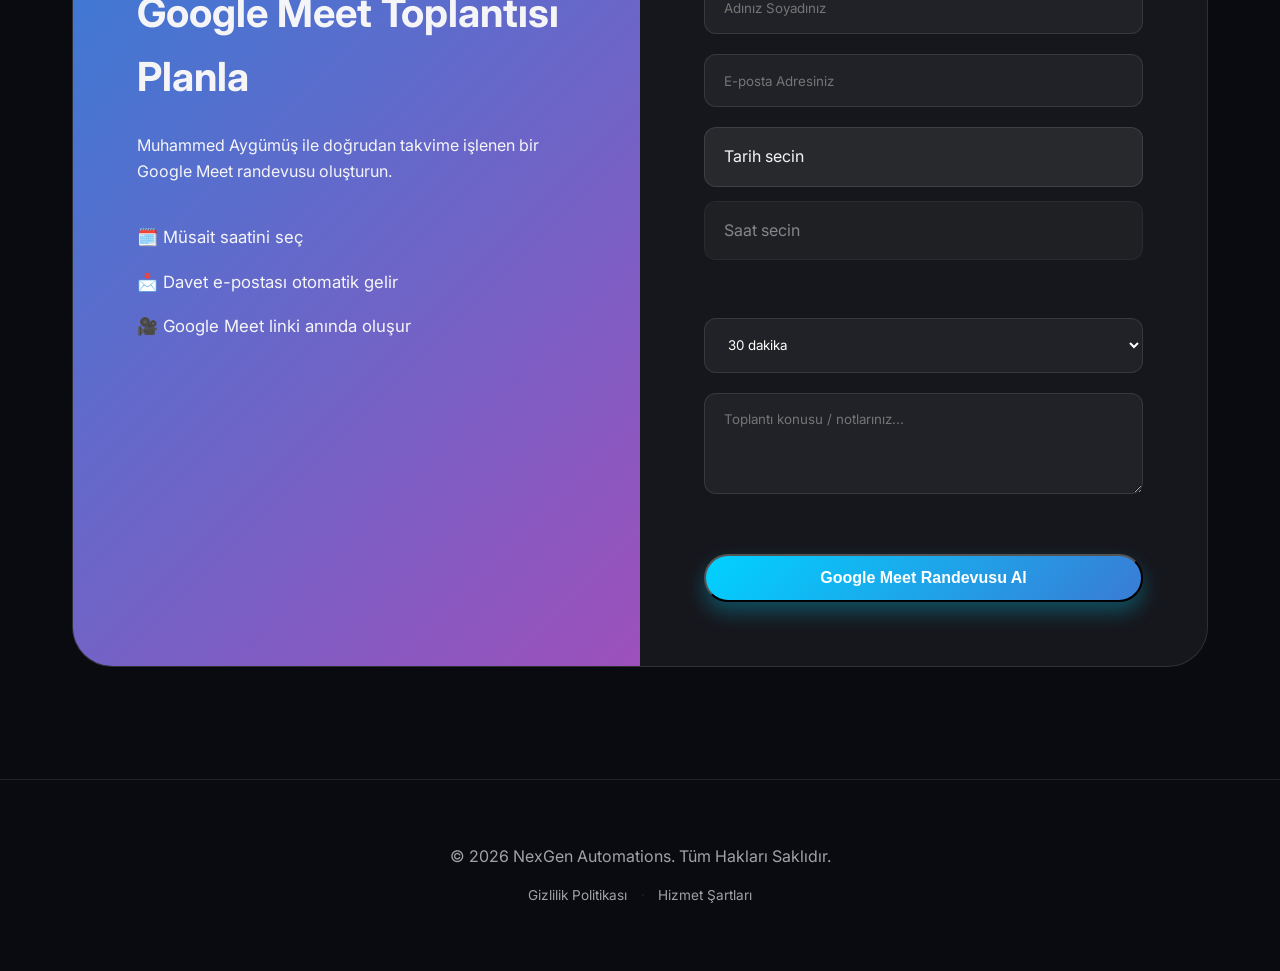
==== commit d58ddb72: "Add WhatsApp button, concrete pricing details, and contact form budget/timeline fields Also fixes a " ====
--- a/index.html
+++ b/index.html
@@ -242,9 +242,10 @@
                             <div class="plan">Başlangıç Paketi</div>
                             <div class="price" data-monthly="₺2.499" data-yearly="₺1.999">₺2.499<span>/ay</span></div>
                             <ul class="features">
-                                <li>AI Asistan & Chatbot</li>
-                                <li>Haftalık Raporlama</li>
-                                <li>7/24 Destek</li>
+                                <li>Günde 200 müşteri sorusuna kadar otomatik yanıt</li>
+                                <li>Haftalık performans raporu</li>
+                                <li>7/24 kesintisiz çalışan sistem</li>
+                                <li>30 gün içinde kurulum</li>
                             </ul>
                             <a href="#contact" class="btn btn-outline small">Seç</a>
                         </div>
@@ -254,10 +255,10 @@
                             <div class="price" data-monthly="₺10.000" data-yearly="₺8.000">₺10.000<span>/ay</span>
                             </div>
                             <ul class="features">
-                                <li>İstediğiniz 4 Otomasyon</li>
-                                <li>Öncelikli Destek</li>
-                                <li>Özel Entegrasyonlar</li>
-                                <li>Stratejik Danışmanlık</li>
+                                <li>İstediğiniz 4 otomasyonu birden çalıştırın</li>
+                                <li>Aynı gün yanıt garantili öncelikli destek</li>
+                                <li>CRM, takvim ve mevcut araçlarınızla entegrasyon</li>
+                                <li>Aylık strateji görüşmesi</li>
                             </ul>
                             <a href="#contact" class="btn btn-primary small">Hemen Başla</a>
                         </div>
@@ -400,6 +401,21 @@
                             <option value="AI Web Araştırmacısı">AI Web Araştırmacısı</option>
                             <option value="Sosyal Medya Otomasyonu">Sosyal Medya Otomasyonu</option>
                             <option value="E-posta Otomasyonu">E-posta Otomasyonu</option>
+                        </select>
+                        <select name="budget">
+                            <option value="">Aylık Bütçeniz (opsiyonel)</option>
+                            <option value="₺2.500 - ₺5.000">₺2.500 - ₺5.000</option>
+                            <option value="₺5.000 - ₺10.000">₺5.000 - ₺10.000</option>
+                            <option value="₺10.000 - ₺20.000">₺10.000 - ₺20.000</option>
+                            <option value="₺20.000+">₺20.000+</option>
+                            <option value="Henüz belirsiz">Henüz belirsiz</option>
+                        </select>
+                        <select name="timeline">
+                            <option value="">Ne Zaman Başlamak İstersiniz?</option>
+                            <option value="Hemen">Hemen</option>
+                            <option value="1-2 hafta içinde">1-2 hafta içinde</option>
+                            <option value="1 ay içinde">1 ay içinde</option>
+                            <option value="Sadece araştırıyorum">Sadece araştırıyorum</option>
                         </select>
                         <textarea name="message" placeholder="Mesajınız..." rows="5" required></textarea>
                         <p id="contact-status" aria-live="polite"></p>
@@ -472,6 +488,14 @@
                 </div>
             </div>
         </footer>
+
+        <a href="https://wa.me/905326759543?text=Merhaba%2C%20NexGen%20Automations%20hakk%C4%B1nda%20bilgi%20almak%20istiyorum."
+            class="whatsapp-float" id="whatsapp-float" target="_blank" rel="noopener noreferrer" aria-label="WhatsApp ile iletişime geç">
+            <svg viewBox="0 0 32 32" xmlns="http://www.w3.org/2000/svg" aria-hidden="true">
+                <path
+                    d="M16.004 3.2c-7.07 0-12.8 5.73-12.8 12.8 0 2.27.6 4.4 1.65 6.24L3.2 28.8l6.77-1.78a12.74 12.74 0 0 0 6.03 1.53h.01c7.07 0 12.8-5.73 12.8-12.8s-5.73-12.55-12.81-12.55zm0 23.13h-.01a10.6 10.6 0 0 1-5.4-1.48l-.39-.23-4.02 1.06 1.07-3.92-.25-.4a10.55 10.55 0 0 1-1.62-5.66c0-5.86 4.77-10.63 10.63-10.63 2.84 0 5.5 1.11 7.51 3.12a10.55 10.55 0 0 1 3.12 7.51c0 5.86-4.77 10.63-10.64 10.63zm5.83-7.96c-.32-.16-1.89-.93-2.18-1.04-.29-.11-.5-.16-.71.16-.21.32-.82 1.04-1 1.25-.19.21-.37.24-.69.08-1.88-.94-3.11-1.68-4.35-3.8-.33-.57.33-.53.94-1.76.1-.21.05-.4-.04-.56-.1-.16-.71-1.71-.97-2.34-.26-.62-.52-.54-.71-.54-.18-.01-.4-.01-.61-.01-.21 0-.56.08-.85.4-.29.32-1.12 1.1-1.12 2.67 0 1.58 1.15 3.1 1.31 3.31.16.21 2.23 3.41 5.41 4.65 2.68 1.06 3.23.85 3.81.79.58-.06 1.89-.77 2.16-1.51.27-.74.27-1.38.19-1.51-.08-.13-.29-.21-.6-.37z" />
+            </svg>
+        </a>
     </div>
     <script src="/assets/meeting-picker.js" defer></script>
     <script src="/assets/custom.js" defer></script>
--- a/assets/custom.css
+++ b/assets/custom.css
@@ -1,3 +1,45 @@
+/* WhatsApp floating button */
+.whatsapp-float {
+  position: fixed;
+  right: 1.5rem;
+  bottom: 1.5rem;
+  width: 60px;
+  height: 60px;
+  border-radius: 50%;
+  background: #25d366;
+  display: flex;
+  align-items: center;
+  justify-content: center;
+  box-shadow: 0 10px 25px rgba(0, 0, 0, 0.35);
+  z-index: 999;
+  transition: transform 0.25s ease, box-shadow 0.25s ease;
+}
+
+.whatsapp-float:hover {
+  transform: translateY(-4px) scale(1.05);
+  box-shadow: 0 14px 32px rgba(0, 0, 0, 0.4);
+}
+
+.whatsapp-float svg {
+  width: 30px;
+  height: 30px;
+  fill: #fff;
+}
+
+@media (max-width: 640px) {
+  .whatsapp-float {
+    width: 52px;
+    height: 52px;
+    right: 1rem;
+    bottom: 1rem;
+  }
+
+  .whatsapp-float svg {
+    width: 26px;
+    height: 26px;
+  }
+}
+
 /* Trust strip */
 .trust-strip {
   padding: 2.5rem 0;
